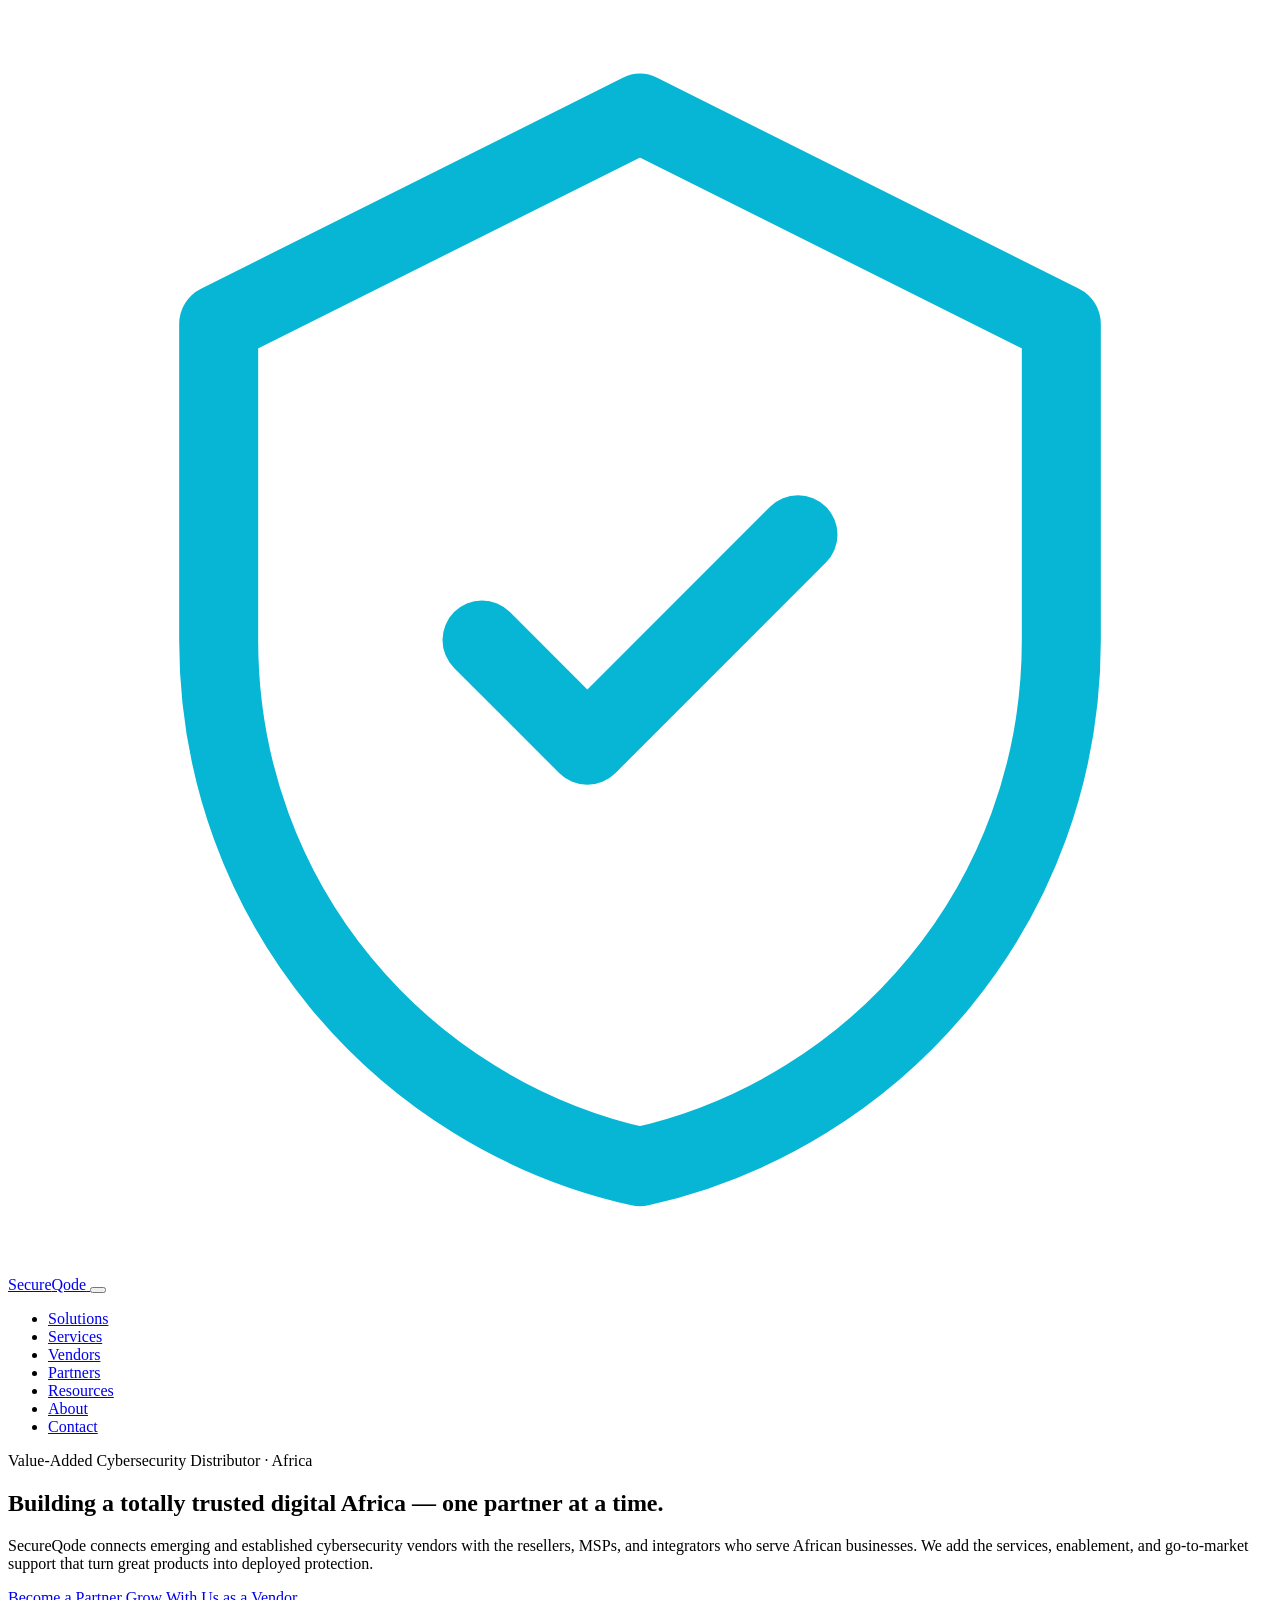
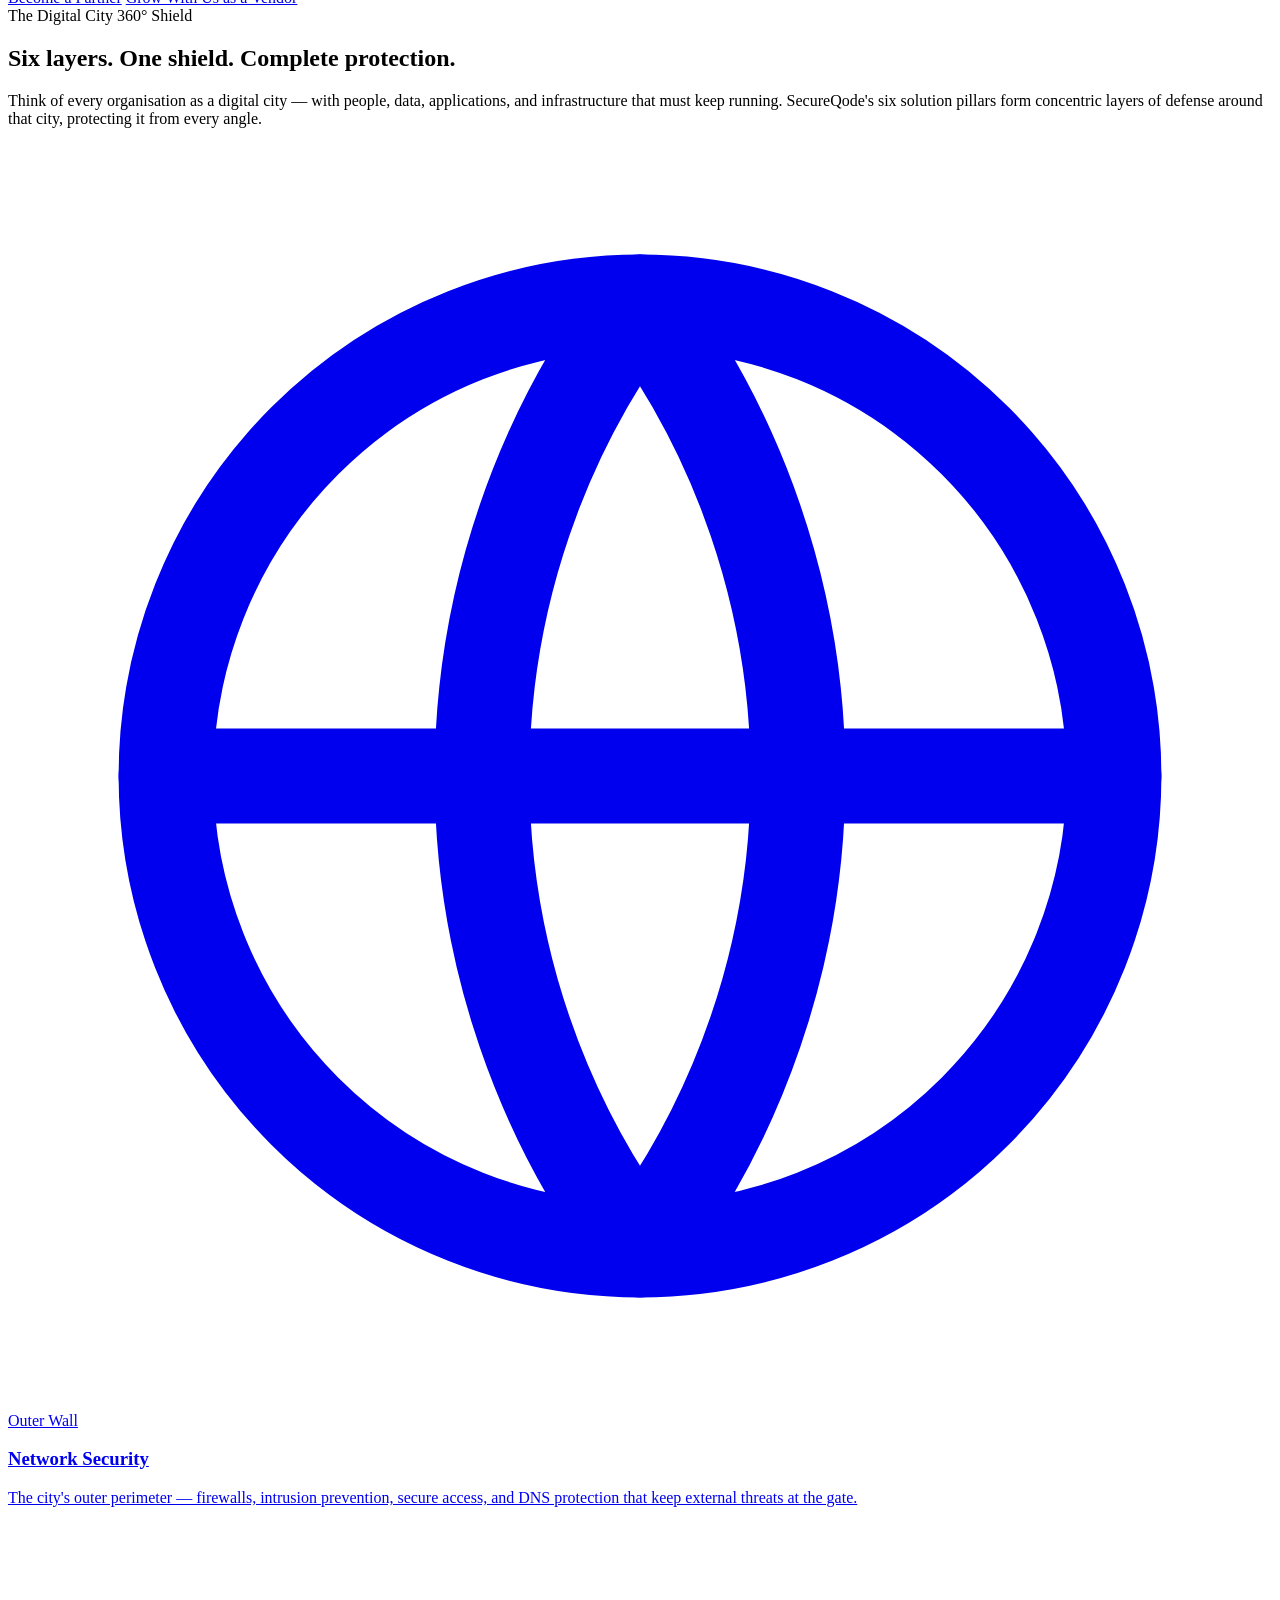
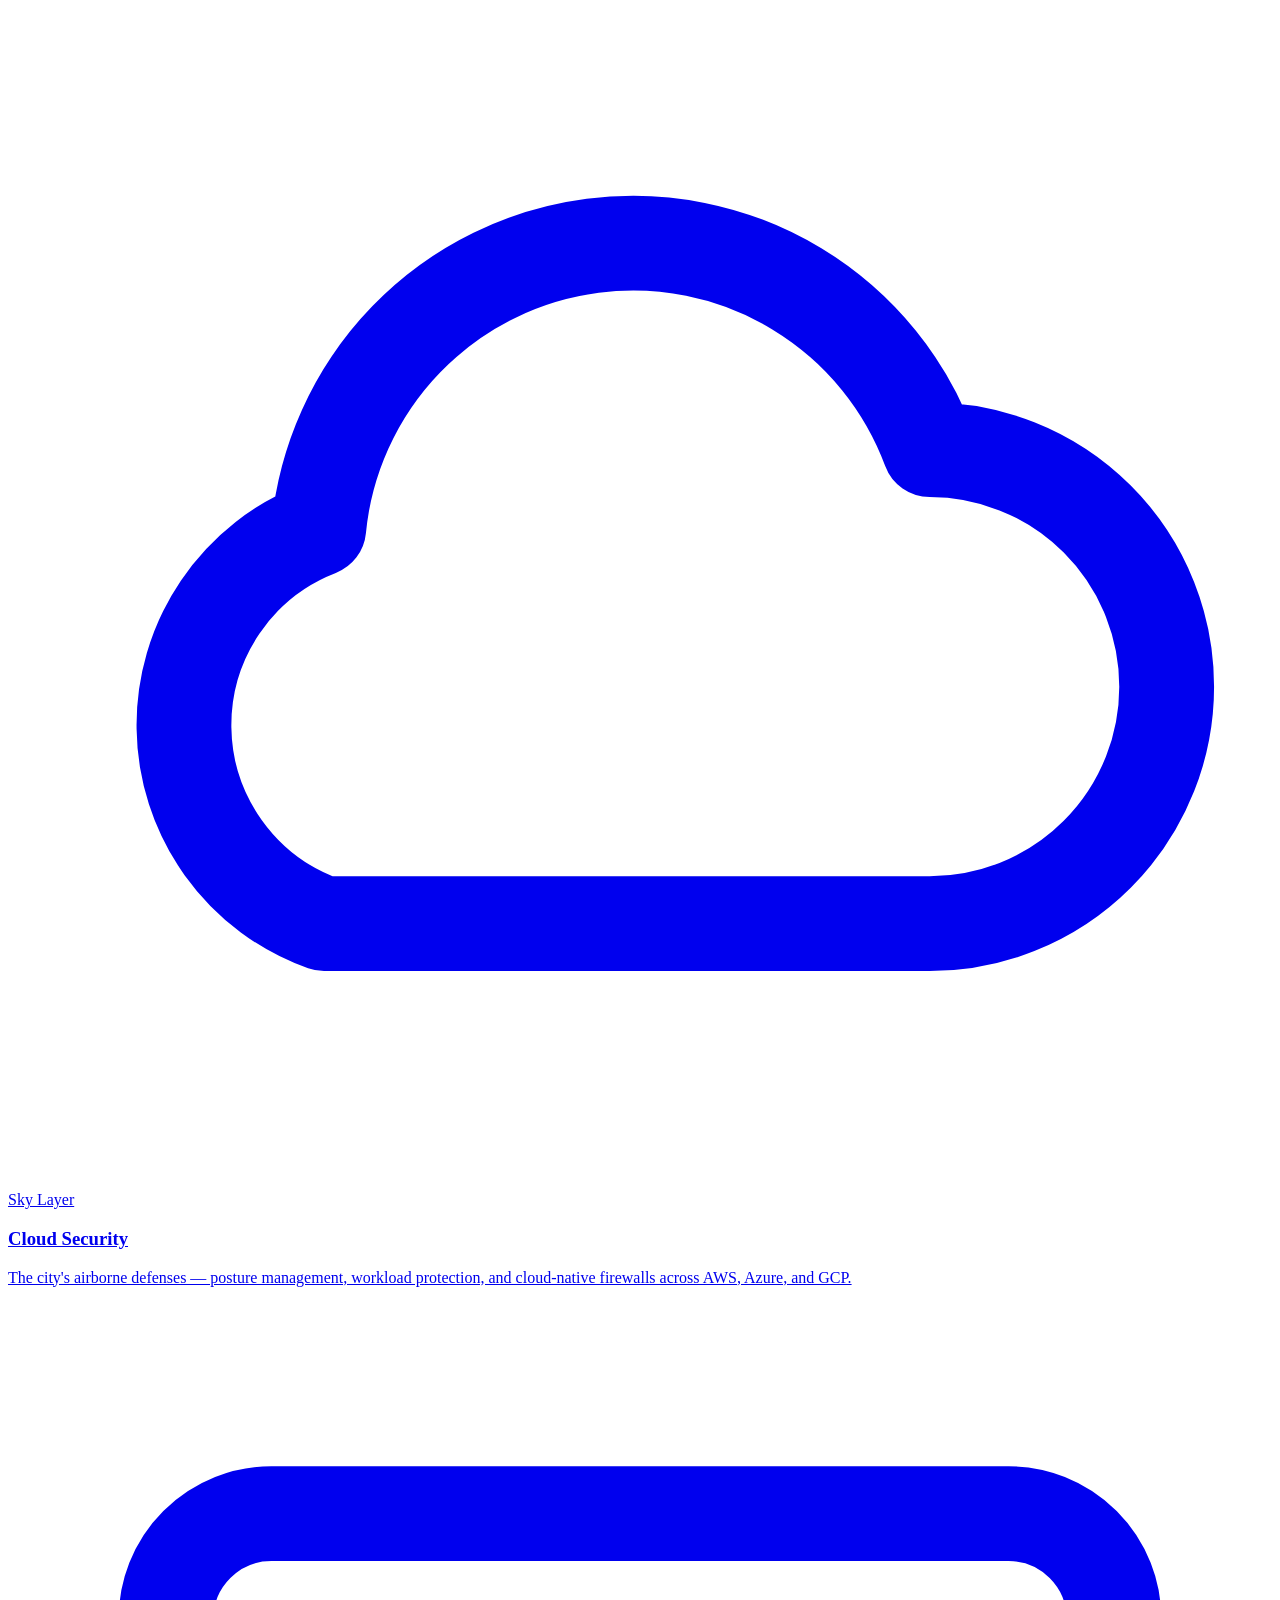
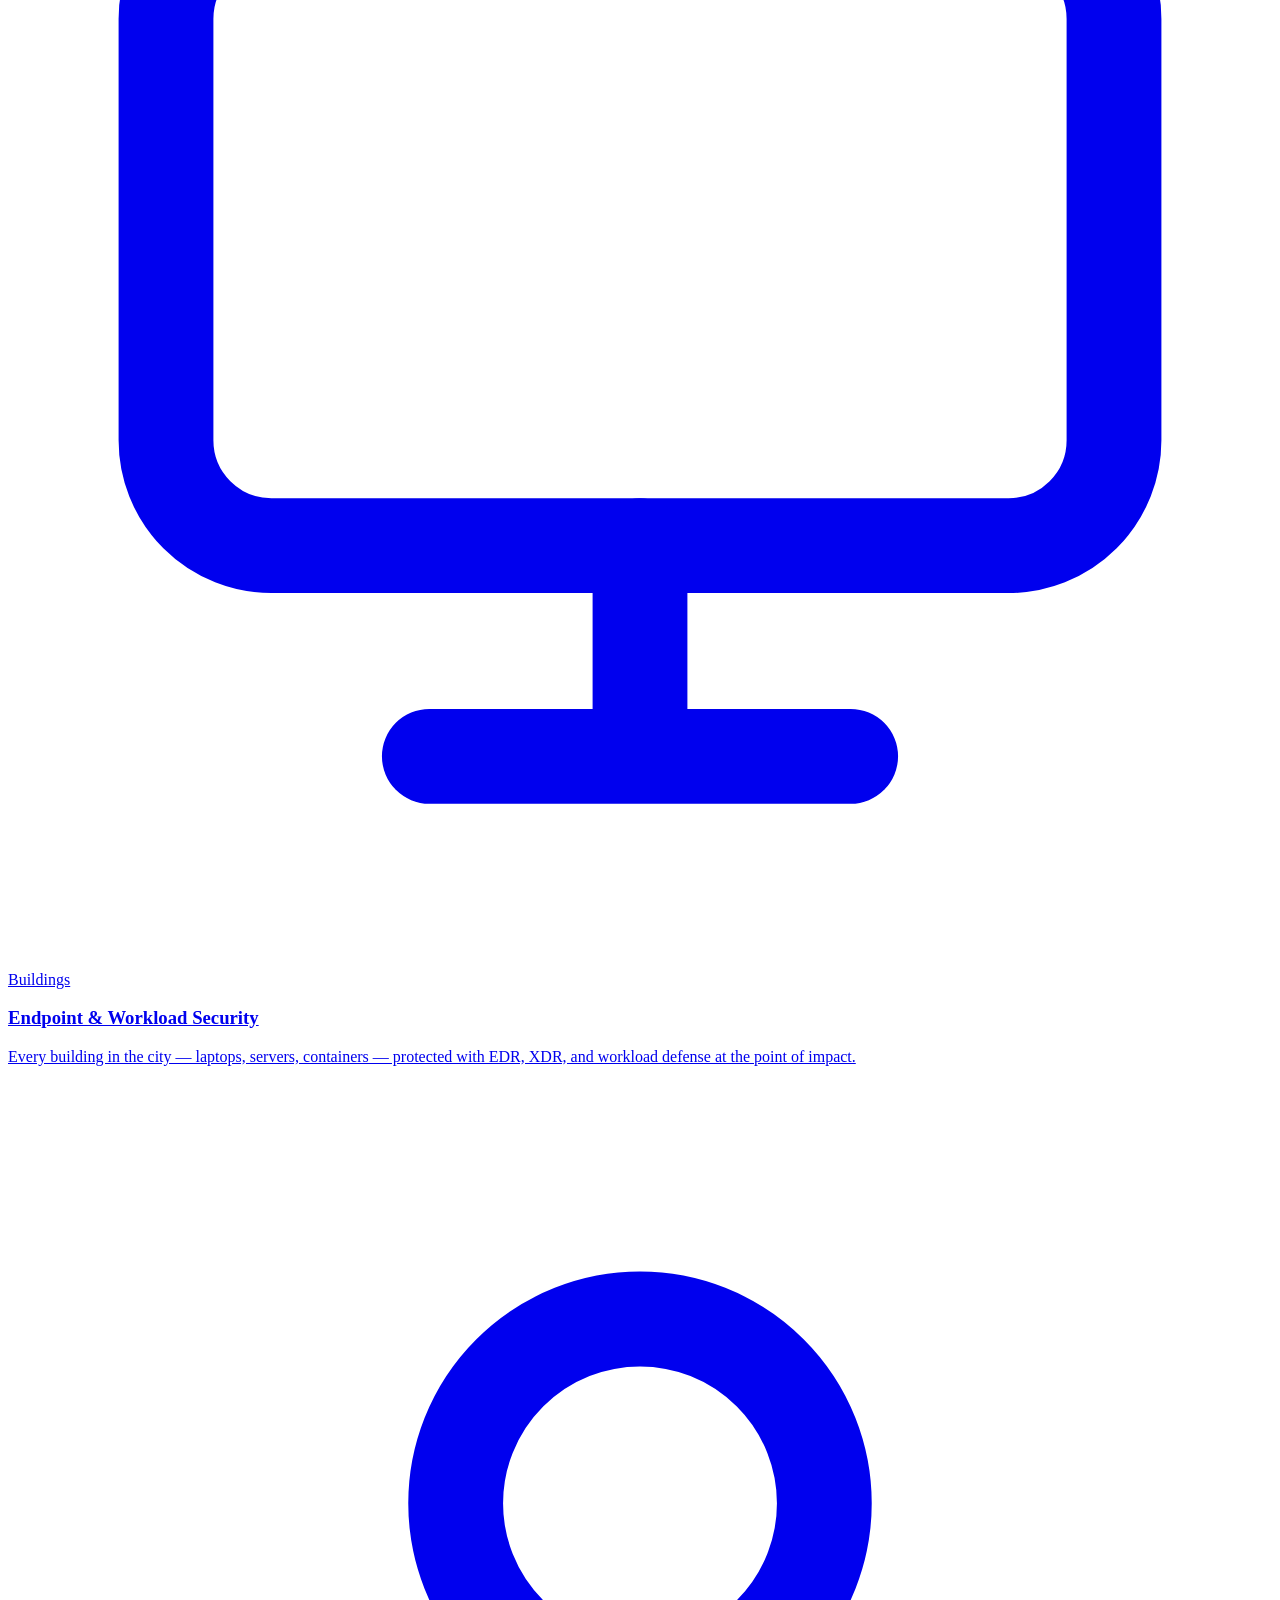
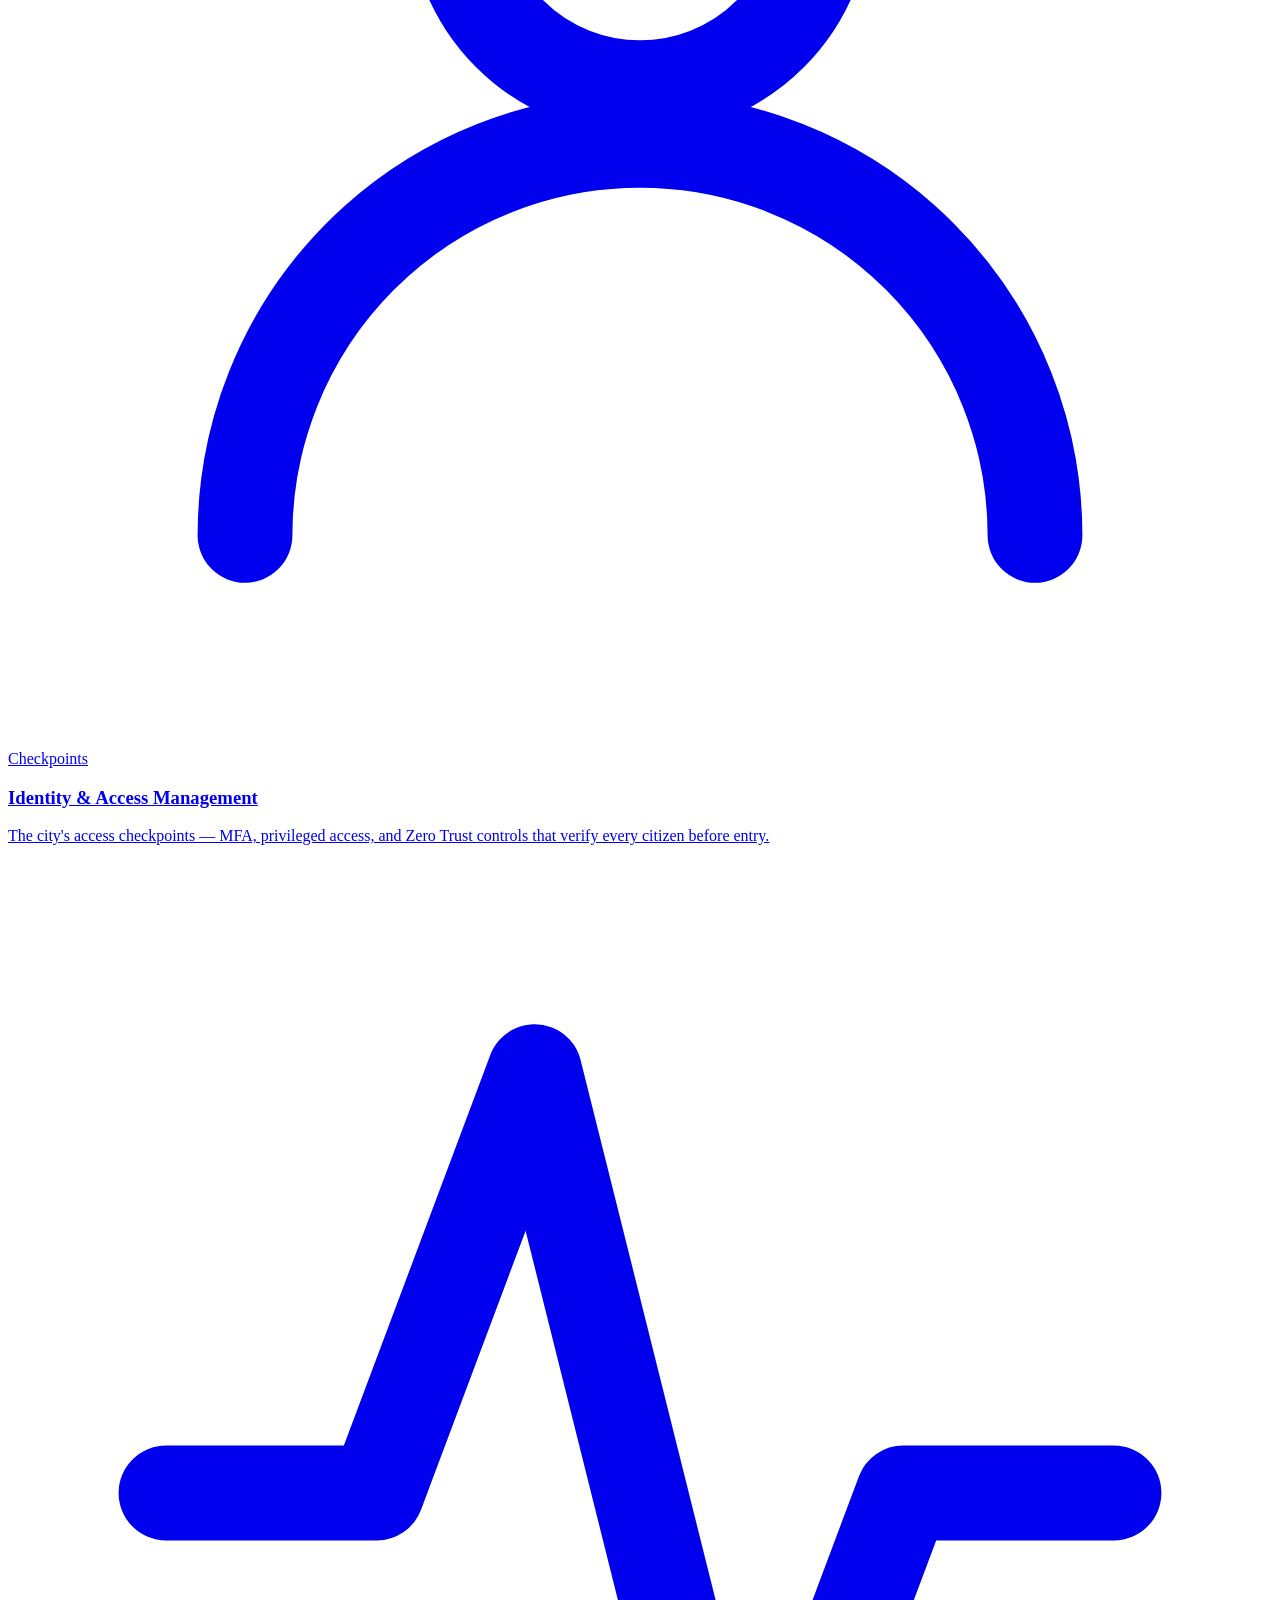
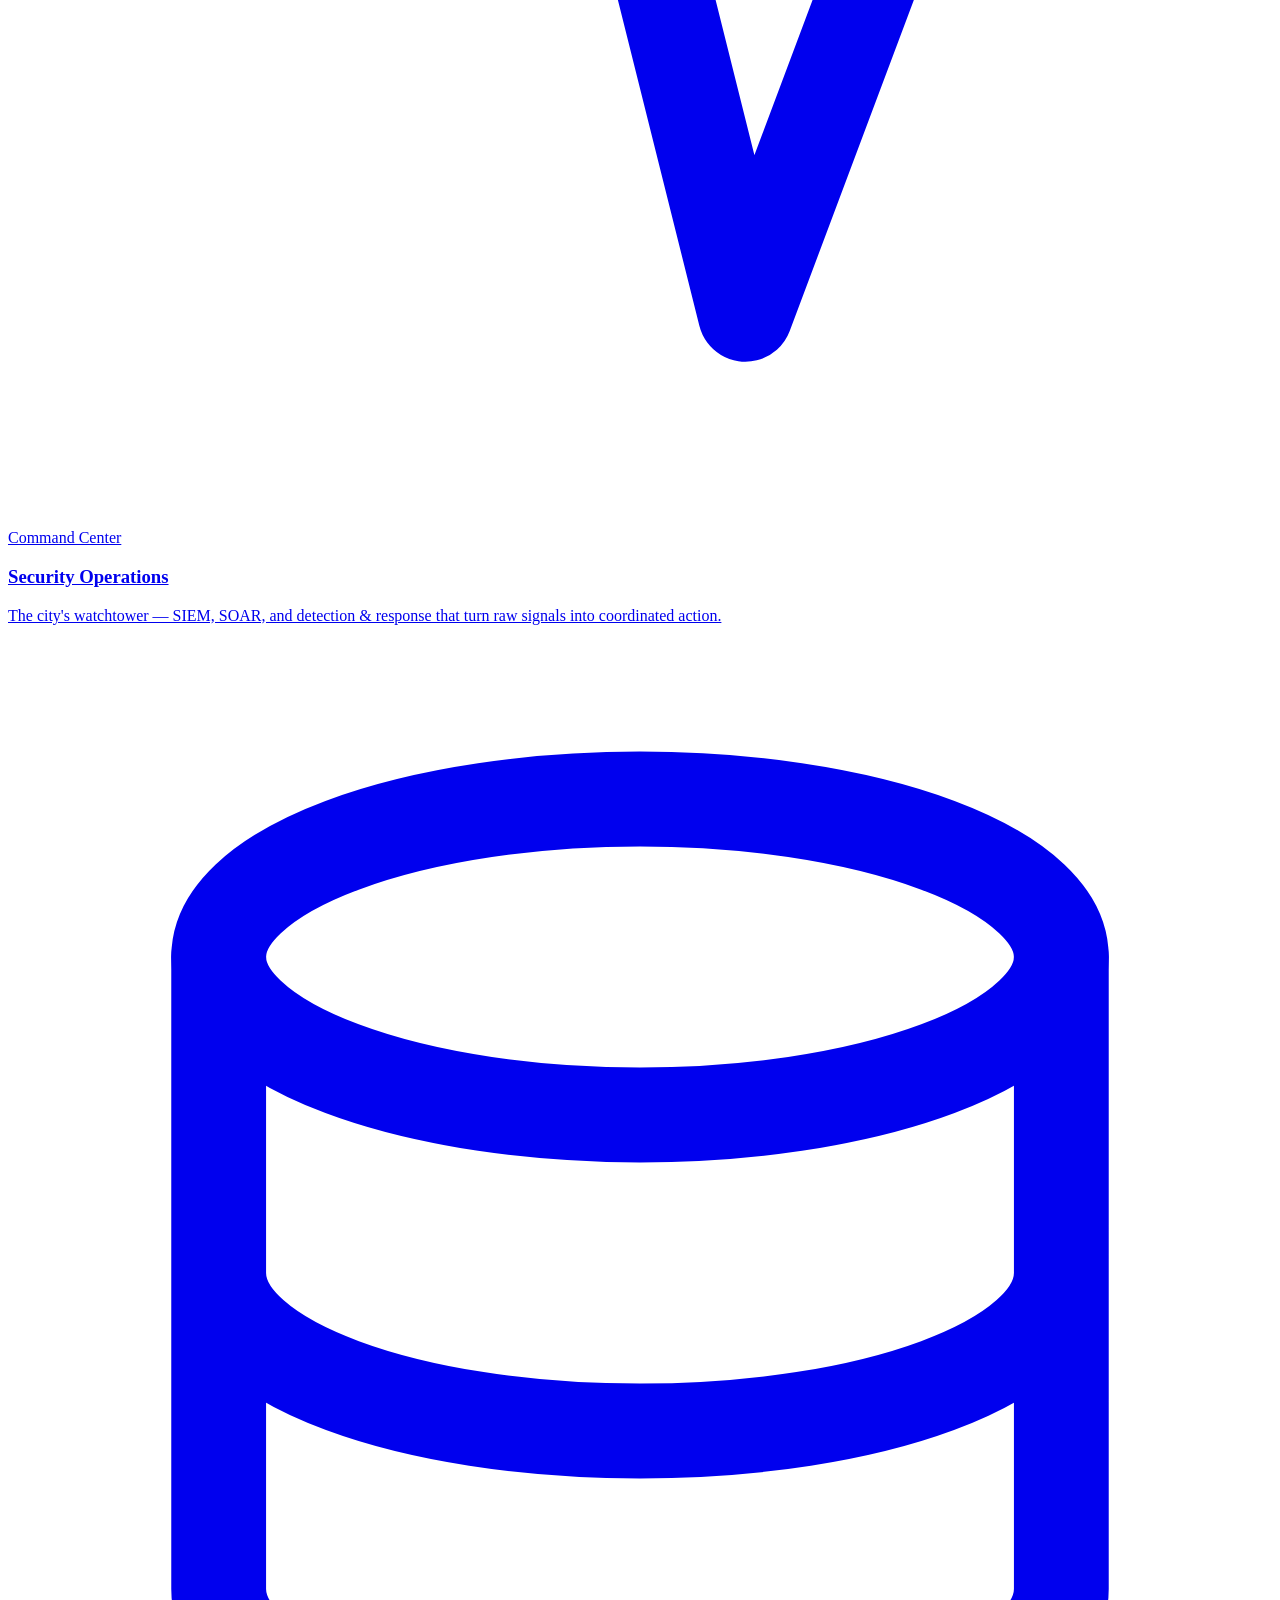
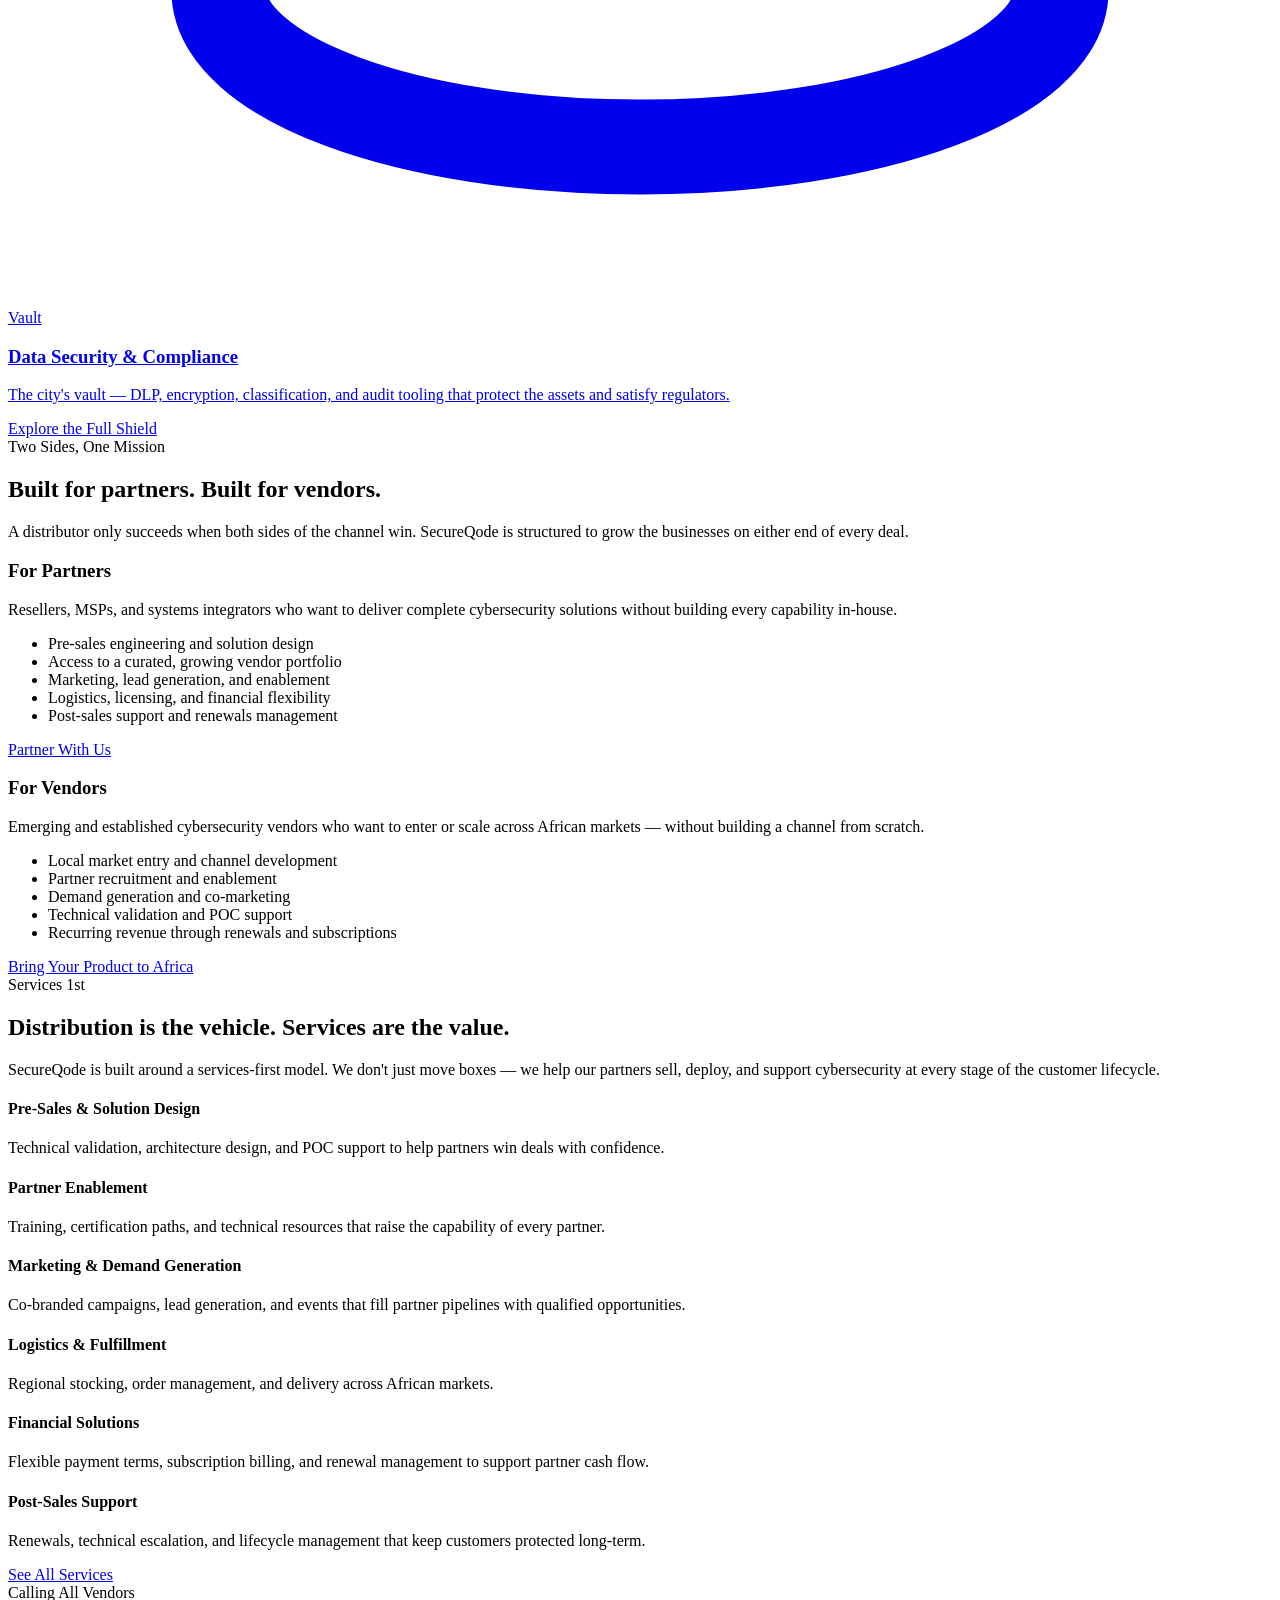
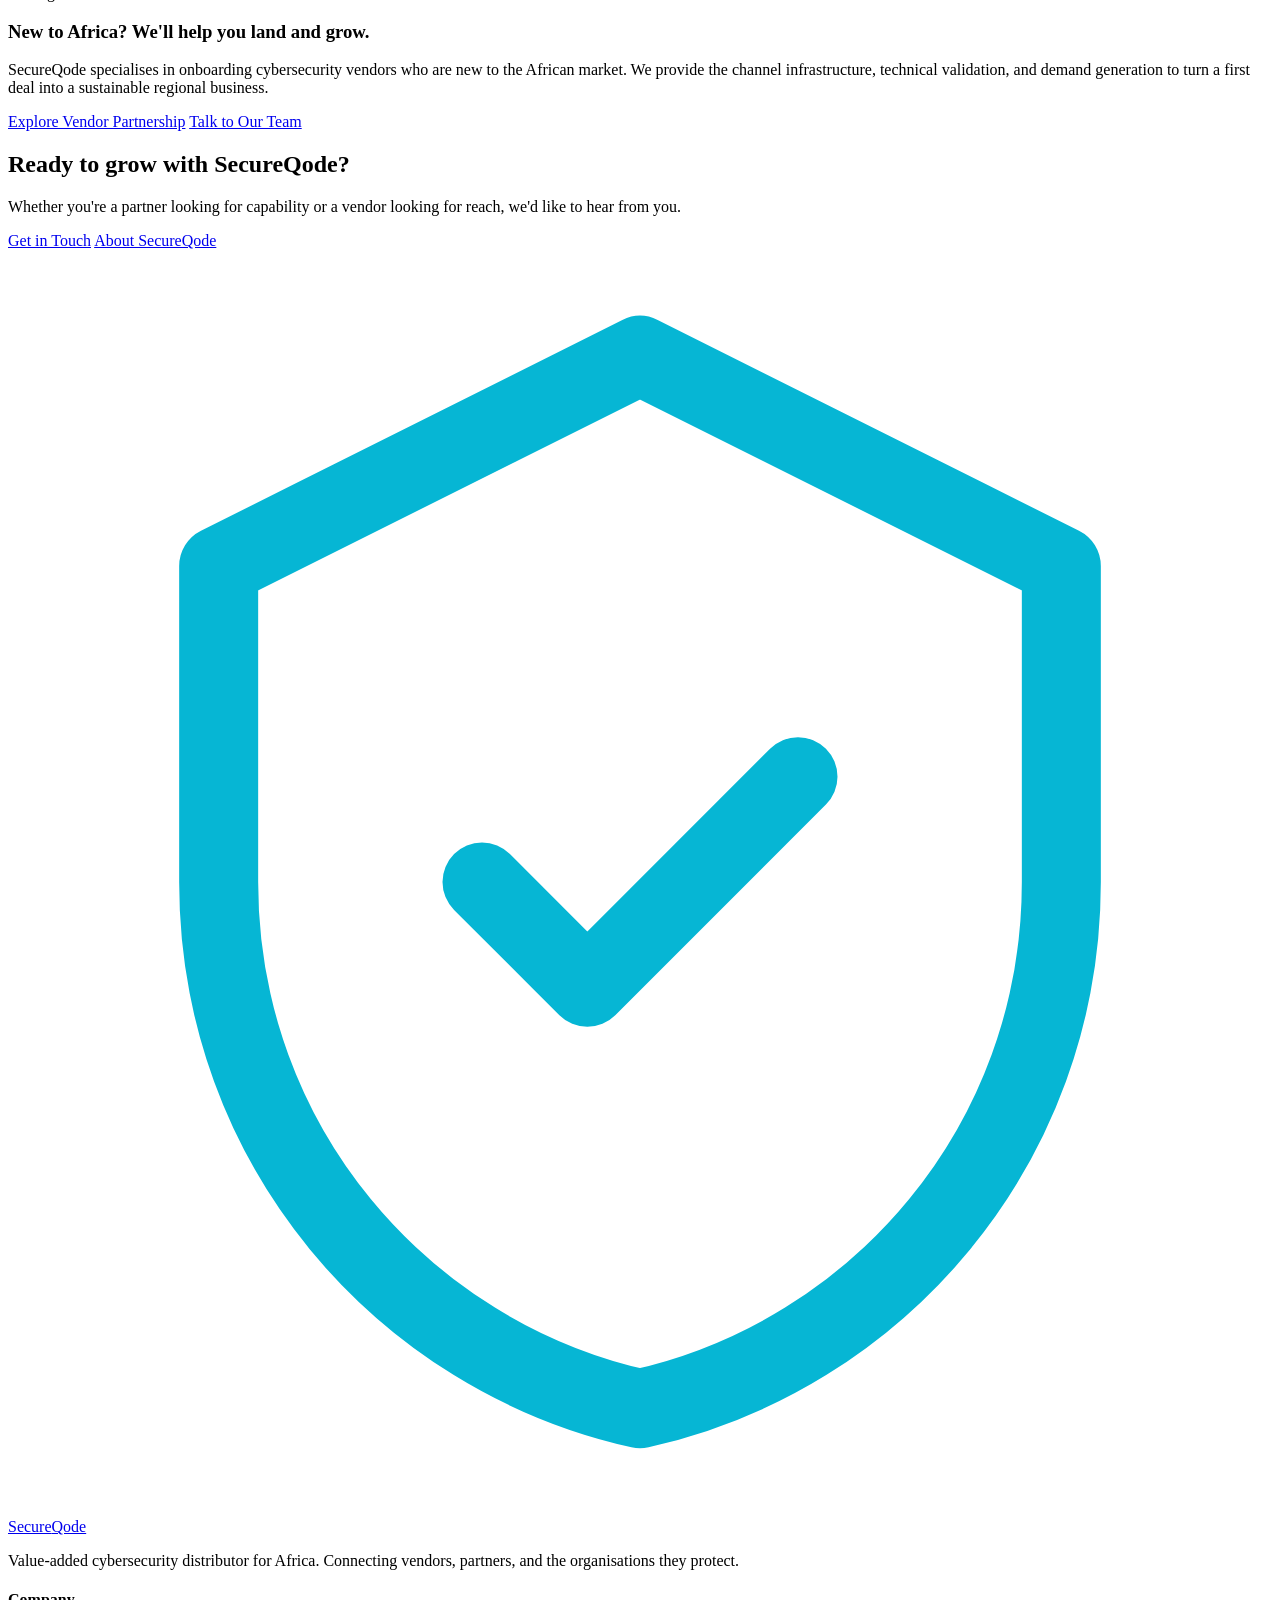
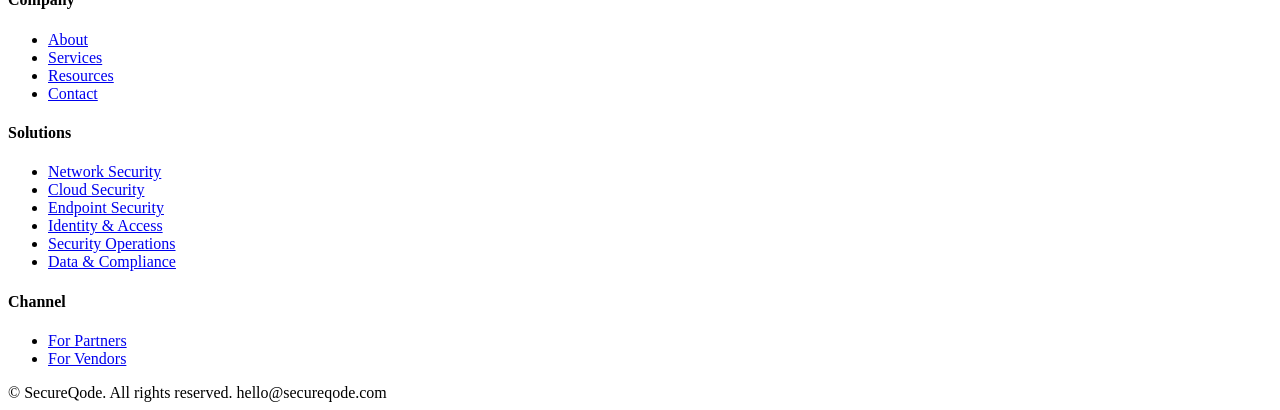
==== index.html @ f55b5572 "Add homepage" ====
<!DOCTYPE html>
<html lang="en">
<head>
  <meta charset="UTF-8">
  <meta name="viewport" content="width=device-width, initial-scale=1.0">
  <title>SecureQode — Value-Added Cybersecurity Distributor for Africa</title>
  <meta name="description" content="SecureQode is a value-added cybersecurity distributor helping vendors grow across Africa and enabling partners to deliver complete security solutions through the Digital City 360° Shield.">
  <link rel="preconnect" href="https://fonts.googleapis.com">
  <link rel="preconnect" href="https://fonts.gstatic.com" crossorigin>
  <link href="https://fonts.googleapis.com/css2?family=Inter:wght@400;500;600;700&display=swap" rel="stylesheet">
  <link rel="stylesheet" href="css/styles.css">
</head>
<body>

<header class="site-header">
  <div class="container">
    <nav class="nav">
      <a href="index.html" class="logo">
        <svg class="logo-mark" viewBox="0 0 24 24" fill="none">
          <path d="M12 2L4 6v6c0 5 3.5 9 8 10 4.5-1 8-5 8-10V6l-8-4z" stroke="#06b6d4" stroke-width="1.5" stroke-linejoin="round"/>
          <path d="M9 12l2 2 4-4" stroke="#06b6d4" stroke-width="1.5" stroke-linecap="round" stroke-linejoin="round"/>
        </svg>
        Secure<span class="logo-accent">Qode</span>
      </a>
      <button class="nav-toggle" aria-label="Toggle menu">
        <span></span><span></span><span></span>
      </button>
      <ul class="nav-links">
        <li><a href="solutions.html">Solutions</a></li>
        <li><a href="services.html">Services</a></li>
        <li><a href="vendors.html">Vendors</a></li>
        <li><a href="partners.html">Partners</a></li>
        <li><a href="resources.html">Resources</a></li>
        <li><a href="about.html">About</a></li>
        <li><a href="contact.html" class="nav-cta">Contact</a></li>
      </ul>
    </nav>
  </div>
</header>

<main>

  <!-- HERO -->
  <section class="hero">
    <div class="container">
      <div class="hero-content">
        <span class="eyebrow">Value-Added Cybersecurity Distributor · Africa</span>
        <h1>Building a totally trusted digital Africa — one partner at a time.</h1>
        <p class="lead">
          SecureQode connects emerging and established cybersecurity vendors with the resellers, MSPs, and integrators who serve African businesses. We add the services, enablement, and go-to-market support that turn great products into deployed protection.
        </p>
        <div class="btn-group">
          <a href="partners.html" class="btn btn-primary">Become a Partner</a>
          <a href="vendors.html" class="btn btn-secondary">Grow With Us as a Vendor</a>
        </div>
      </div>
    </div>
  </section>

  <!-- SOLUTIONS / DIGITAL CITY -->
  <section class="section-alt">
    <div class="container">
      <div class="section-header">
        <span class="eyebrow">The Digital City 360° Shield</span>
        <h2>Six layers. One shield. Complete protection.</h2>
        <p class="lead">
          Think of every organisation as a digital city — with people, data, applications, and infrastructure that must keep running. SecureQode's six solution pillars form concentric layers of defense around that city, protecting it from every angle.
        </p>
      </div>

      <div class="pillar-grid">

        <a href="solutions.html#network" class="pillar-card">
          <div class="pillar-icon">
            <svg viewBox="0 0 24 24" fill="none" stroke="currentColor" stroke-width="1.8" stroke-linecap="round" stroke-linejoin="round">
              <circle cx="12" cy="12" r="9"/>
              <path d="M3 12h18M12 3a15 15 0 010 18M12 3a15 15 0 000 18"/>
            </svg>
          </div>
          <span class="pillar-layer">Outer Wall</span>
          <h3>Network Security</h3>
          <p>The city's outer perimeter — firewalls, intrusion prevention, secure access, and DNS protection that keep external threats at the gate.</p>
        </a>

        <a href="solutions.html#cloud" class="pillar-card">
          <div class="pillar-icon">
            <svg viewBox="0 0 24 24" fill="none" stroke="currentColor" stroke-width="1.8" stroke-linecap="round" stroke-linejoin="round">
              <path d="M17.5 19a4.5 4.5 0 100-9 6 6 0 00-11.6 1.5A4 4 0 006 19h11.5z"/>
            </svg>
          </div>
          <span class="pillar-layer">Sky Layer</span>
          <h3>Cloud Security</h3>
          <p>The city's airborne defenses — posture management, workload protection, and cloud-native firewalls across AWS, Azure, and GCP.</p>
        </a>

        <a href="solutions.html#endpoint" class="pillar-card">
          <div class="pillar-icon">
            <svg viewBox="0 0 24 24" fill="none" stroke="currentColor" stroke-width="1.8" stroke-linecap="round" stroke-linejoin="round">
              <rect x="3" y="4" width="18" height="12" rx="2"/>
              <path d="M8 20h8M12 16v4"/>
            </svg>
          </div>
          <span class="pillar-layer">Buildings</span>
          <h3>Endpoint & Workload Security</h3>
          <p>Every building in the city — laptops, servers, containers — protected with EDR, XDR, and workload defense at the point of impact.</p>
        </a>

        <a href="solutions.html#identity" class="pillar-card">
          <div class="pillar-icon">
            <svg viewBox="0 0 24 24" fill="none" stroke="currentColor" stroke-width="1.8" stroke-linecap="round" stroke-linejoin="round">
              <circle cx="12" cy="8" r="3.5"/>
              <path d="M4.5 20a7.5 7.5 0 0115 0"/>
            </svg>
          </div>
          <span class="pillar-layer">Checkpoints</span>
          <h3>Identity & Access Management</h3>
          <p>The city's access checkpoints — MFA, privileged access, and Zero Trust controls that verify every citizen before entry.</p>
        </a>

        <a href="solutions.html#operations" class="pillar-card">
          <div class="pillar-icon">
            <svg viewBox="0 0 24 24" fill="none" stroke="currentColor" stroke-width="1.8" stroke-linecap="round" stroke-linejoin="round">
              <path d="M3 12h4l3-8 4 16 3-8h4"/>
            </svg>
          </div>
          <span class="pillar-layer">Command Center</span>
          <h3>Security Operations</h3>
          <p>The city's watchtower — SIEM, SOAR, and detection & response that turn raw signals into coordinated action.</p>
        </a>

        <a href="solutions.html#data" class="pillar-card">
          <div class="pillar-icon">
            <svg viewBox="0 0 24 24" fill="none" stroke="currentColor" stroke-width="1.8" stroke-linecap="round" stroke-linejoin="round">
              <ellipse cx="12" cy="6" rx="8" ry="3"/>
              <path d="M4 6v6c0 1.7 3.6 3 8 3s8-1.3 8-3V6M4 12v6c0 1.7 3.6 3 8 3s8-1.3 8-3v-6"/>
            </svg>
          </div>
          <span class="pillar-layer">Vault</span>
          <h3>Data Security & Compliance</h3>
          <p>The city's vault — DLP, encryption, classification, and audit tooling that protect the assets and satisfy regulators.</p>
        </a>

      </div>

      <div class="text-center" style="margin-top: var(--space-xl);">
        <a href="solutions.html" class="btn btn-secondary">Explore the Full Shield</a>
      </div>
    </div>
  </section>

  <!-- AUDIENCE SPLIT: PARTNER / VENDOR -->
  <section>
    <div class="container">
      <div class="section-header">
        <span class="eyebrow">Two Sides, One Mission</span>
        <h2>Built for partners. Built for vendors.</h2>
        <p class="lead">
          A distributor only succeeds when both sides of the channel win. SecureQode is structured to grow the businesses on either end of every deal.
        </p>
      </div>

      <div class="audience-grid">

        <div class="audience-card">
          <h3>For Partners</h3>
          <p>Resellers, MSPs, and systems integrators who want to deliver complete cybersecurity solutions without building every capability in-house.</p>
          <ul class="audience-list">
            <li>Pre-sales engineering and solution design</li>
            <li>Access to a curated, growing vendor portfolio</li>
            <li>Marketing, lead generation, and enablement</li>
            <li>Logistics, licensing, and financial flexibility</li>
            <li>Post-sales support and renewals management</li>
          </ul>
          <a href="partners.html" class="btn btn-secondary">Partner With Us</a>
        </div>

        <div class="audience-card">
          <h3>For Vendors</h3>
          <p>Emerging and established cybersecurity vendors who want to enter or scale across African markets — without building a channel from scratch.</p>
          <ul class="audience-list">
            <li>Local market entry and channel development</li>
            <li>Partner recruitment and enablement</li>
            <li>Demand generation and co-marketing</li>
            <li>Technical validation and POC support</li>
            <li>Recurring revenue through renewals and subscriptions</li>
          </ul>
          <a href="vendors.html" class="btn btn-primary">Bring Your Product to Africa</a>
        </div>

      </div>
    </div>
  </section>

  <!-- SERVICES PREVIEW -->
  <section class="section-alt">
    <div class="container">
      <div class="section-header">
        <span class="eyebrow">Services 1st</span>
        <h2>Distribution is the vehicle. Services are the value.</h2>
        <p class="lead">
          SecureQode is built around a services-first model. We don't just move boxes — we help our partners sell, deploy, and support cybersecurity at every stage of the customer lifecycle.
        </p>
      </div>

      <div class="service-grid">
        <div class="service-card">
          <h4>Pre-Sales & Solution Design</h4>
          <p>Technical validation, architecture design, and POC support to help partners win deals with confidence.</p>
        </div>
        <div class="service-card">
          <h4>Partner Enablement</h4>
          <p>Training, certification paths, and technical resources that raise the capability of every partner.</p>
        </div>
        <div class="service-card">
          <h4>Marketing & Demand Generation</h4>
          <p>Co-branded campaigns, lead generation, and events that fill partner pipelines with qualified opportunities.</p>
        </div>
        <div class="service-card">
          <h4>Logistics & Fulfillment</h4>
          <p>Regional stocking, order management, and delivery across African markets.</p>
        </div>
        <div class="service-card">
          <h4>Financial Solutions</h4>
          <p>Flexible payment terms, subscription billing, and renewal management to support partner cash flow.</p>
        </div>
        <div class="service-card">
          <h4>Post-Sales Support</h4>
          <p>Renewals, technical escalation, and lifecycle management that keep customers protected long-term.</p>
        </div>
      </div>

      <div class="text-center" style="margin-top: var(--space-xl);">
        <a href="services.html" class="btn btn-secondary">See All Services</a>
      </div>
    </div>
  </section>

  <!-- VENDOR CALL-OUT -->
  <section>
    <div class="container">
      <div class="vendor-cta">
        <span class="eyebrow">Calling All Vendors</span>
        <h3>New to Africa? We'll help you land and grow.</h3>
        <p>
          SecureQode specialises in onboarding cybersecurity vendors who are new to the African market. We provide the channel infrastructure, technical validation, and demand generation to turn a first deal into a sustainable regional business.
        </p>
        <div class="btn-group" style="justify-content: center;">
          <a href="vendors.html" class="btn btn-primary">Explore Vendor Partnership</a>
          <a href="contact.html" class="btn btn-secondary">Talk to Our Team</a>
        </div>
      </div>
    </div>
  </section>

  <!-- FINAL CTA -->
  <section class="section-alt">
    <div class="container">
      <div class="cta-band" style="background: transparent; border: none; margin: 0;">
        <h2>Ready to grow with SecureQode?</h2>
        <p>Whether you're a partner looking for capability or a vendor looking for reach, we'd like to hear from you.</p>
        <div class="btn-group">
          <a href="contact.html" class="btn btn-primary">Get in Touch</a>
          <a href="about.html" class="btn btn-secondary">About SecureQode</a>
        </div>
      </div>
    </div>
  </section>

</main>

<footer class="site-footer">
  <div class="container">
    <div class="footer-grid">
      <div class="footer-brand">
        <a href="index.html" class="logo">
          <svg class="logo-mark" viewBox="0 0 24 24" fill="none">
            <path d="M12 2L4 6v6c0 5 3.5 9 8 10 4.5-1 8-5 8-10V6l-8-4z" stroke="#06b6d4" stroke-width="1.5" stroke-linejoin="round"/>
            <path d="M9 12l2 2 4-4" stroke="#06b6d4" stroke-width="1.5" stroke-linecap="round" stroke-linejoin="round"/>
          </svg>
          Secure<span class="logo-accent">Qode</span>
        </a>
        <p>Value-added cybersecurity distributor for Africa. Connecting vendors, partners, and the organisations they protect.</p>
      </div>
      <div class="footer-col">
        <h4>Company</h4>
        <ul>
          <li><a href="about.html">About</a></li>
          <li><a href="services.html">Services</a></li>
          <li><a href="resources.html">Resources</a></li>
          <li><a href="contact.html">Contact</a></li>
        </ul>
      </div>
      <div class="footer-col">
        <h4>Solutions</h4>
        <ul>
          <li><a href="solutions.html#network">Network Security</a></li>
          <li><a href="solutions.html#cloud">Cloud Security</a></li>
          <li><a href="solutions.html#endpoint">Endpoint Security</a></li>
          <li><a href="solutions.html#identity">Identity & Access</a></li>
          <li><a href="solutions.html#operations">Security Operations</a></li>
          <li><a href="solutions.html#data">Data & Compliance</a></li>
        </ul>
      </div>
      <div class="footer-col">
        <h4>Channel</h4>
        <ul>
          <li><a href="partners.html">For Partners</a></li>
          <li><a href="vendors.html">For Vendors</a></li>
        </ul>
      </div>
    </div>
    <div class="footer-bottom">
      <span>© <span id="year"></span> SecureQode. All rights reserved.</span>
      <span>hello@secureqode.com</span>
    </div>
  </div>
</footer>

<script src="js/main.js"></script>
</body>
</html>
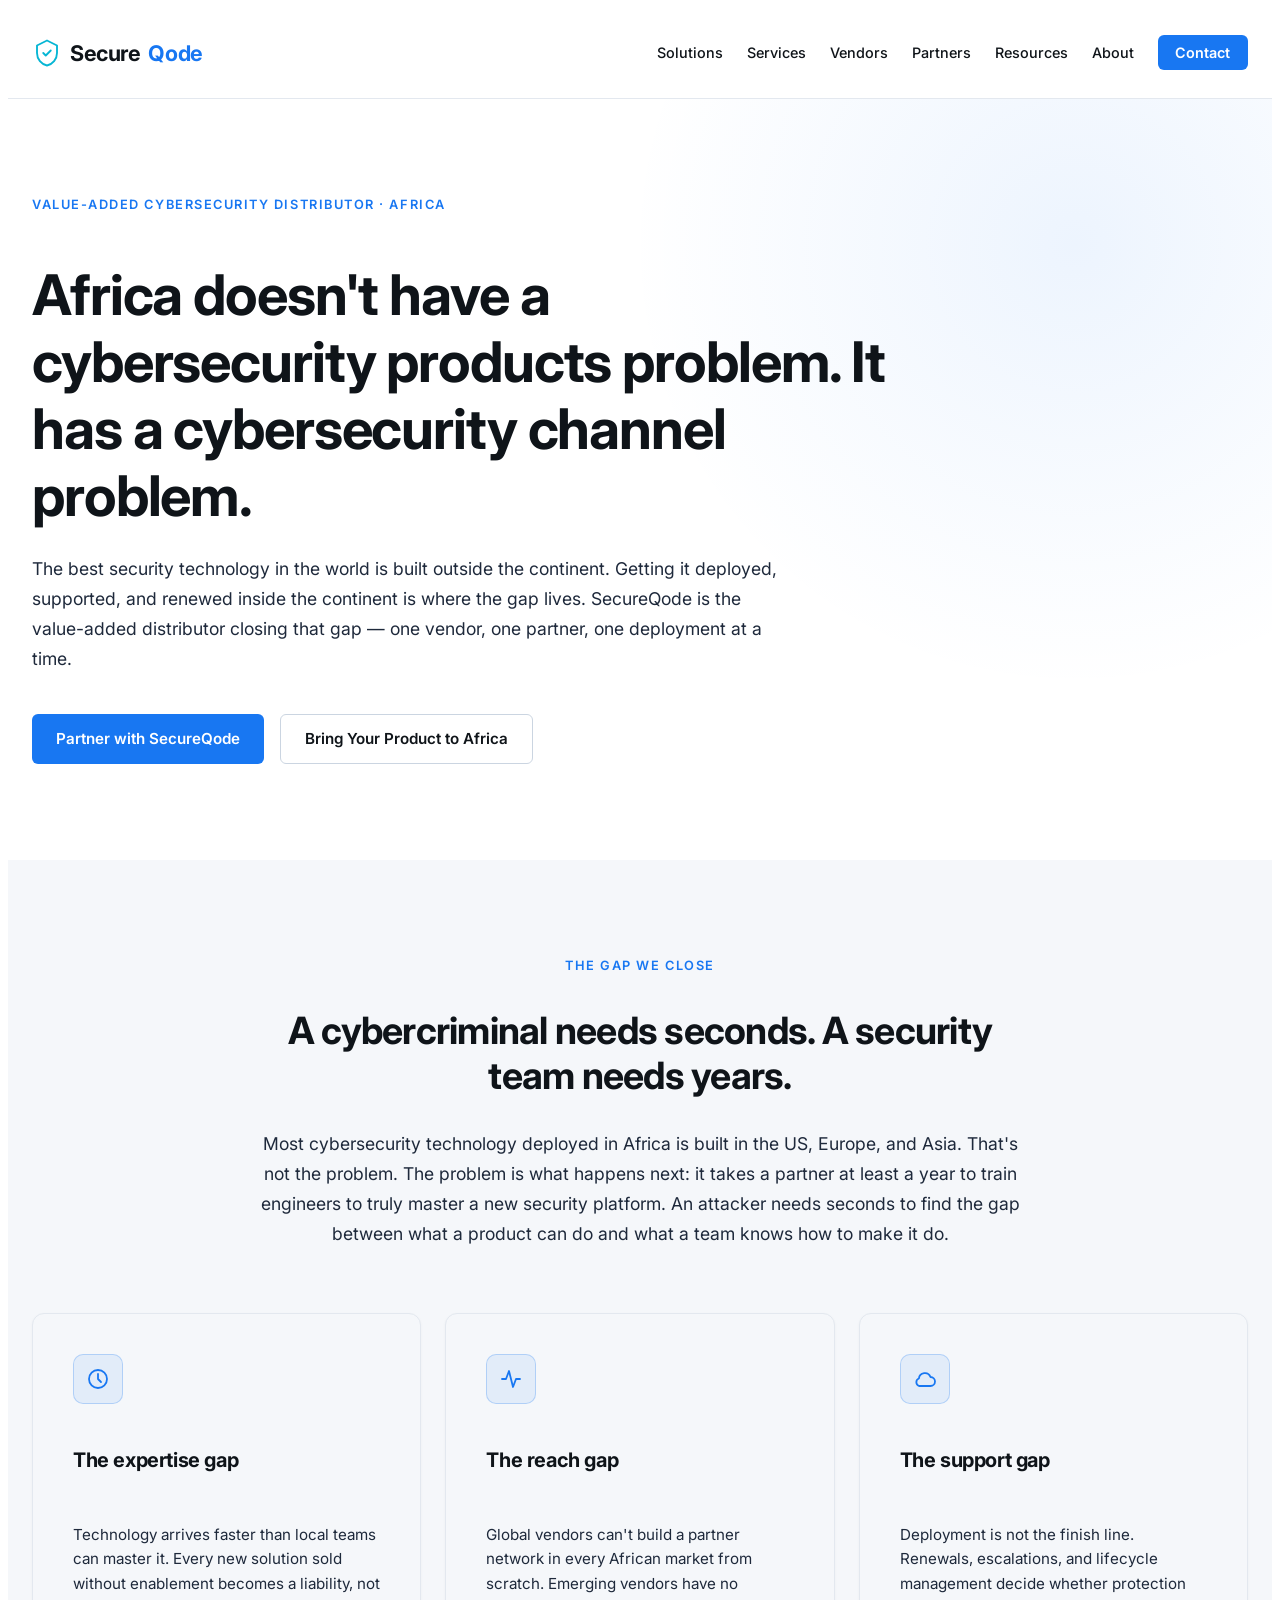
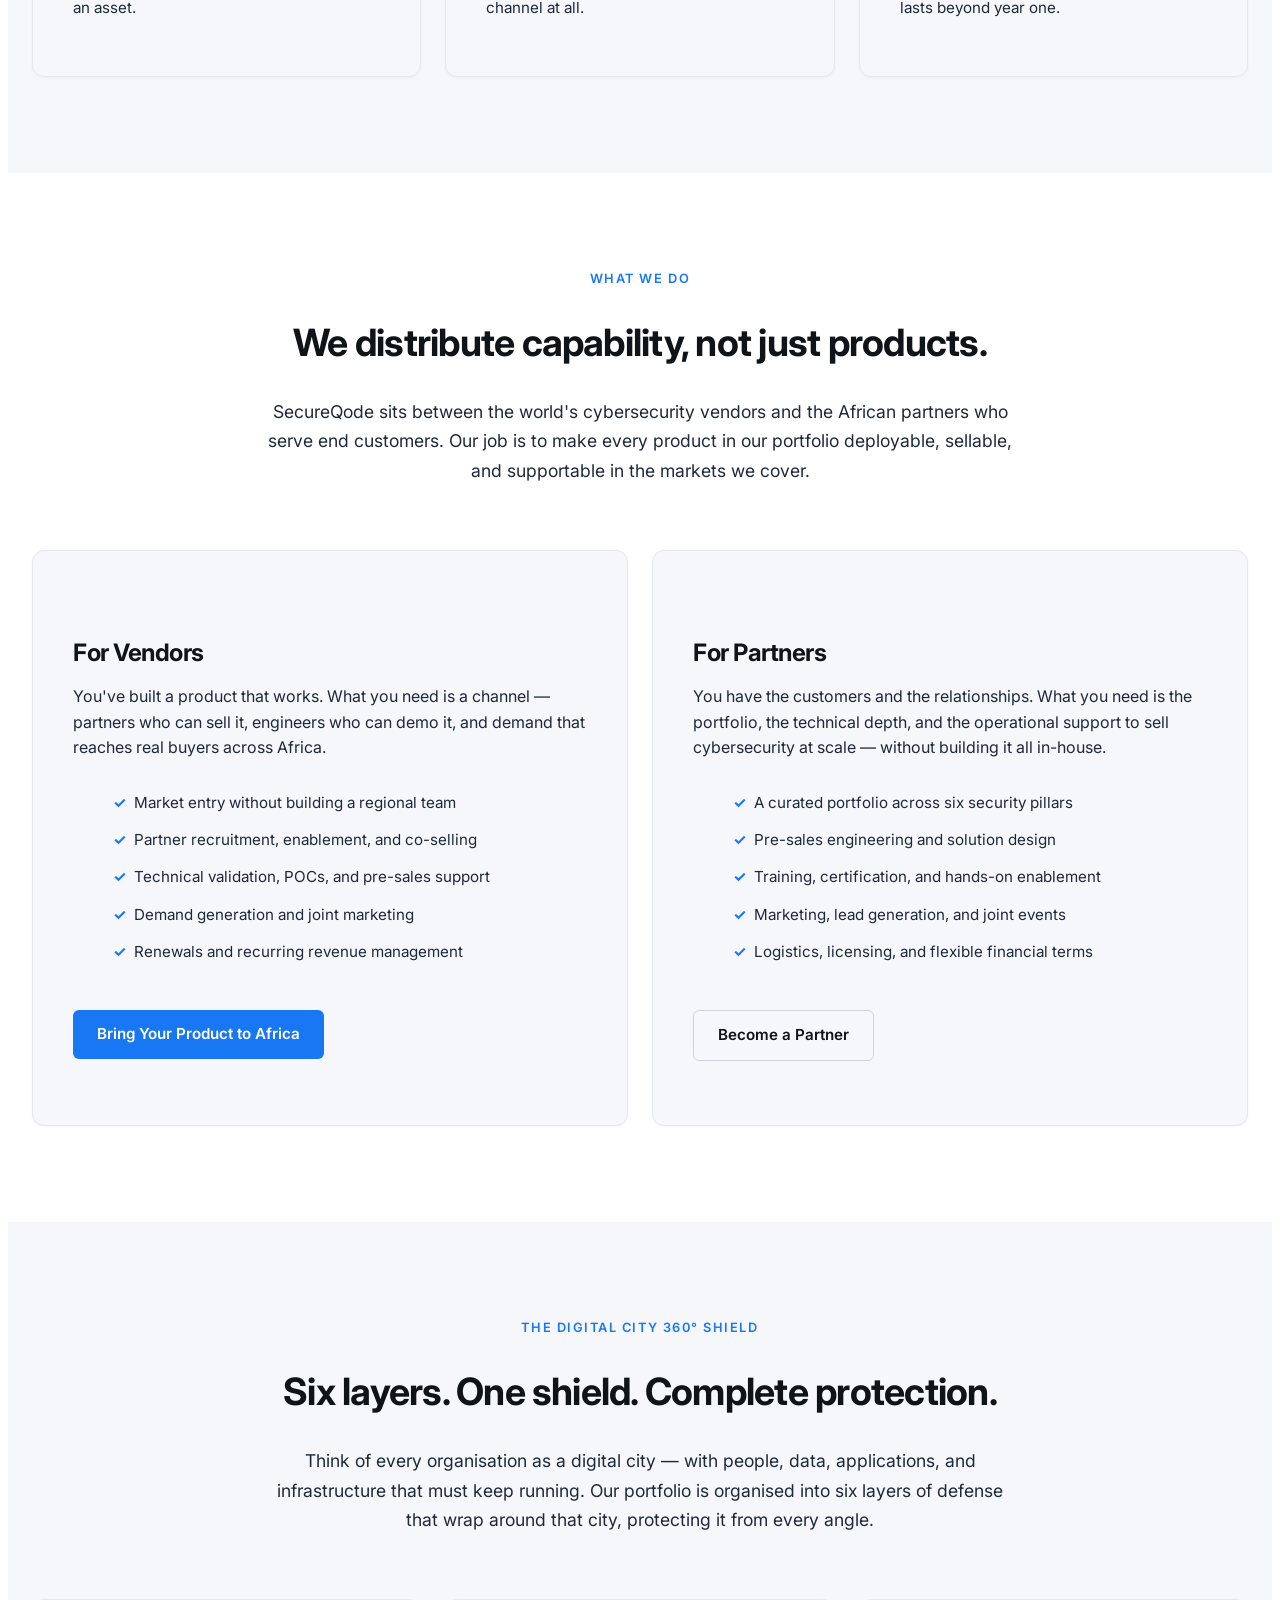
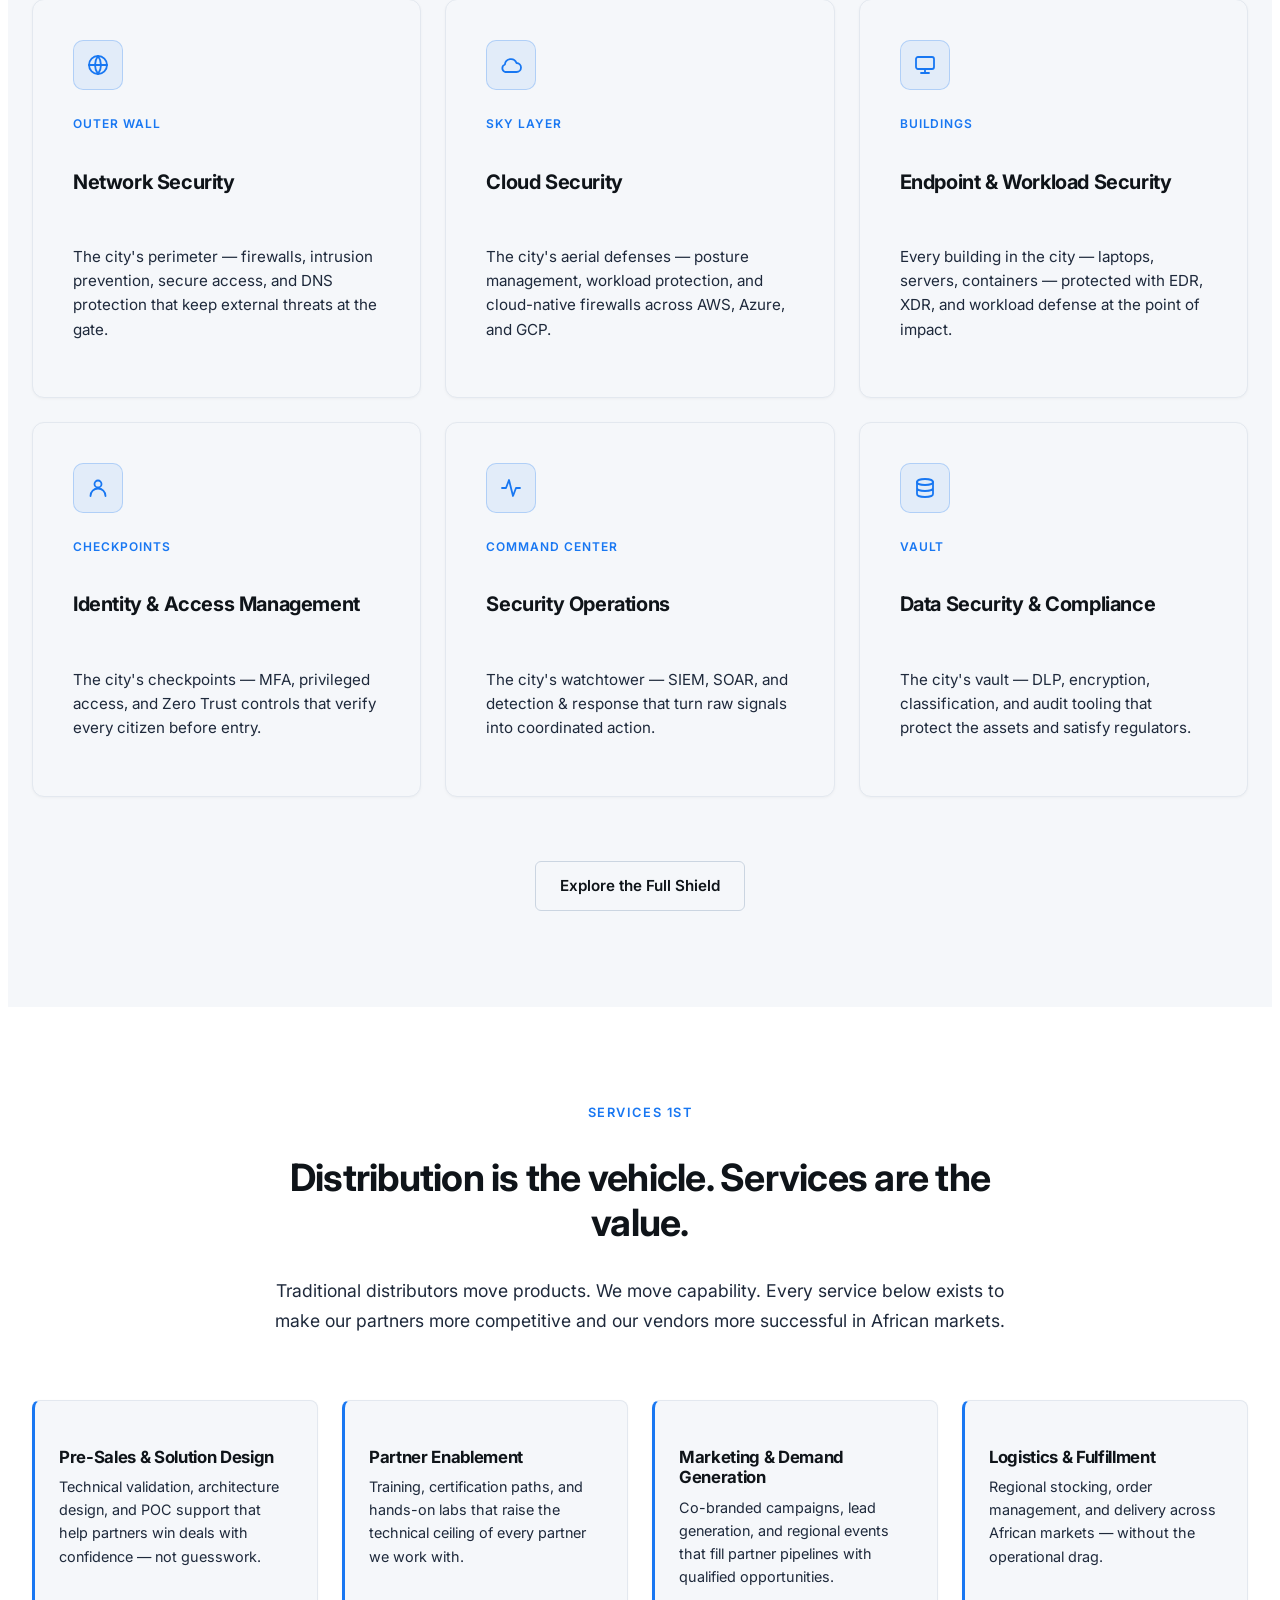
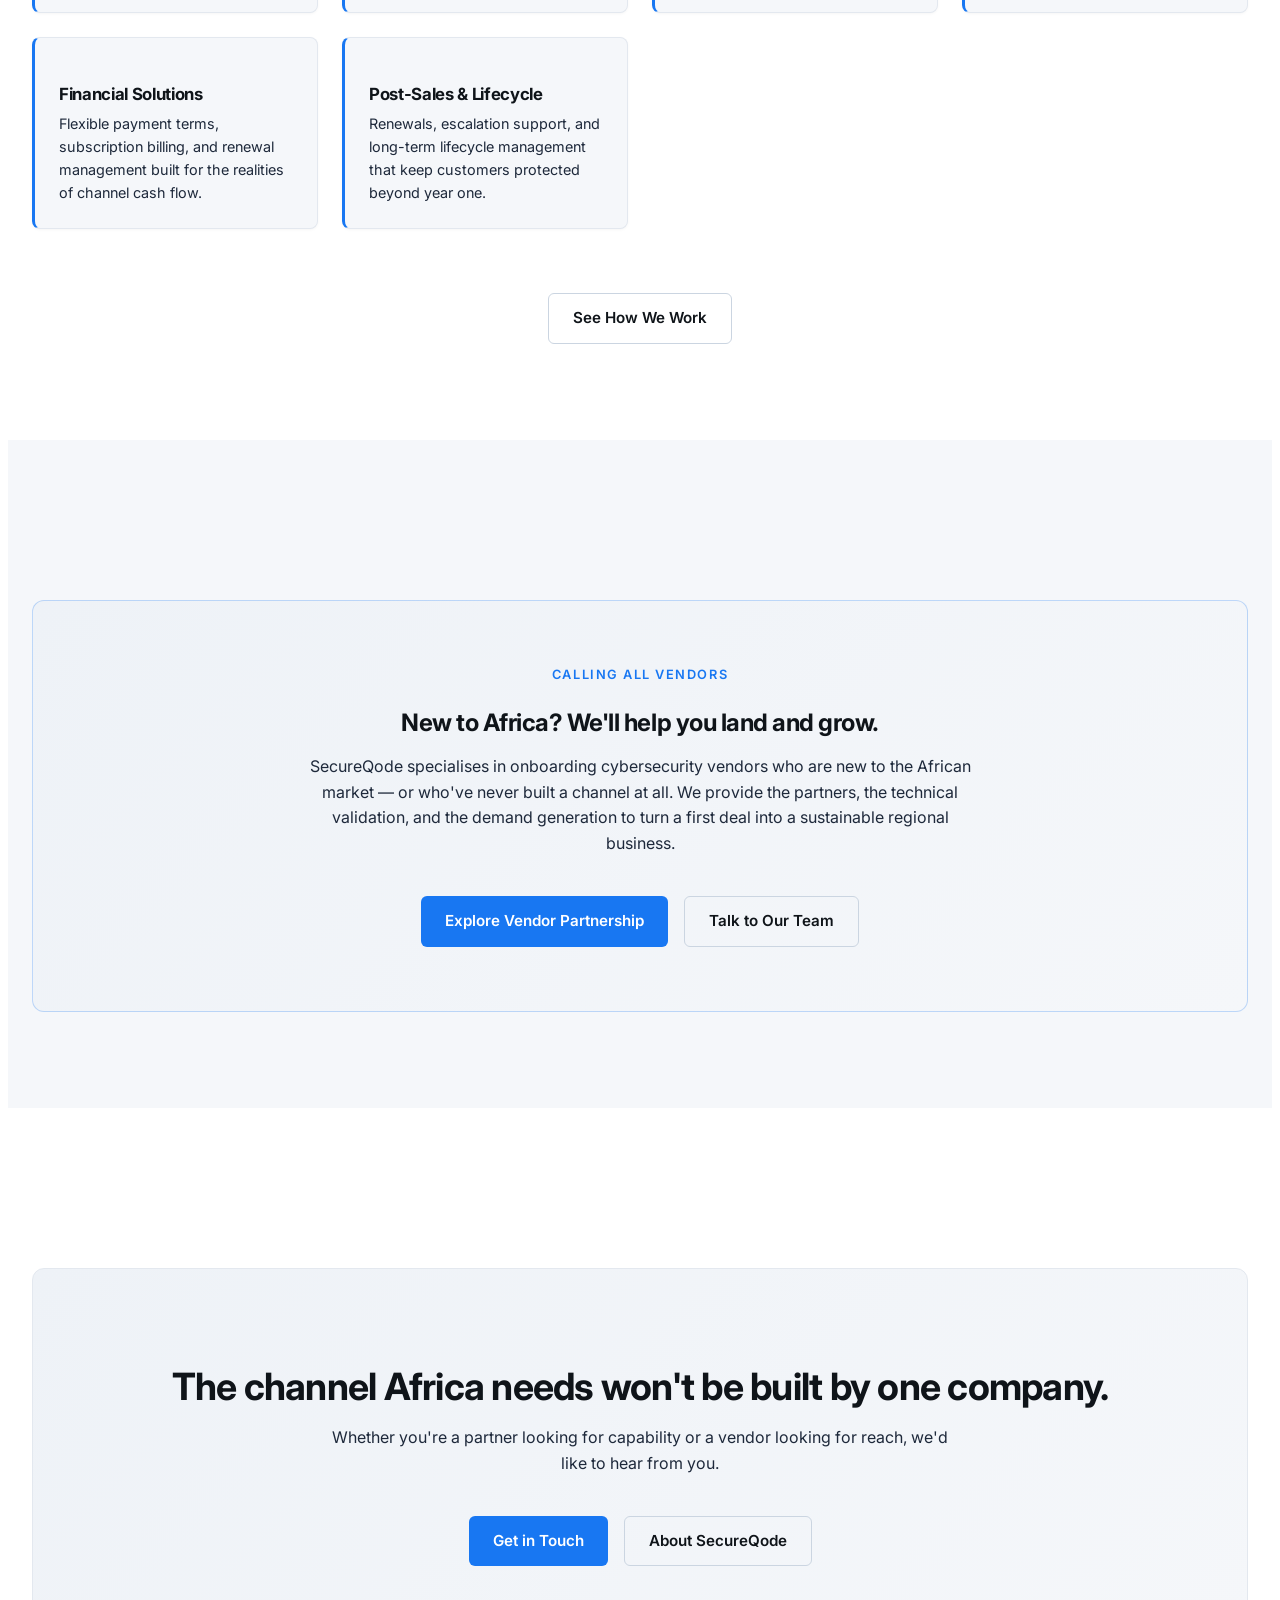
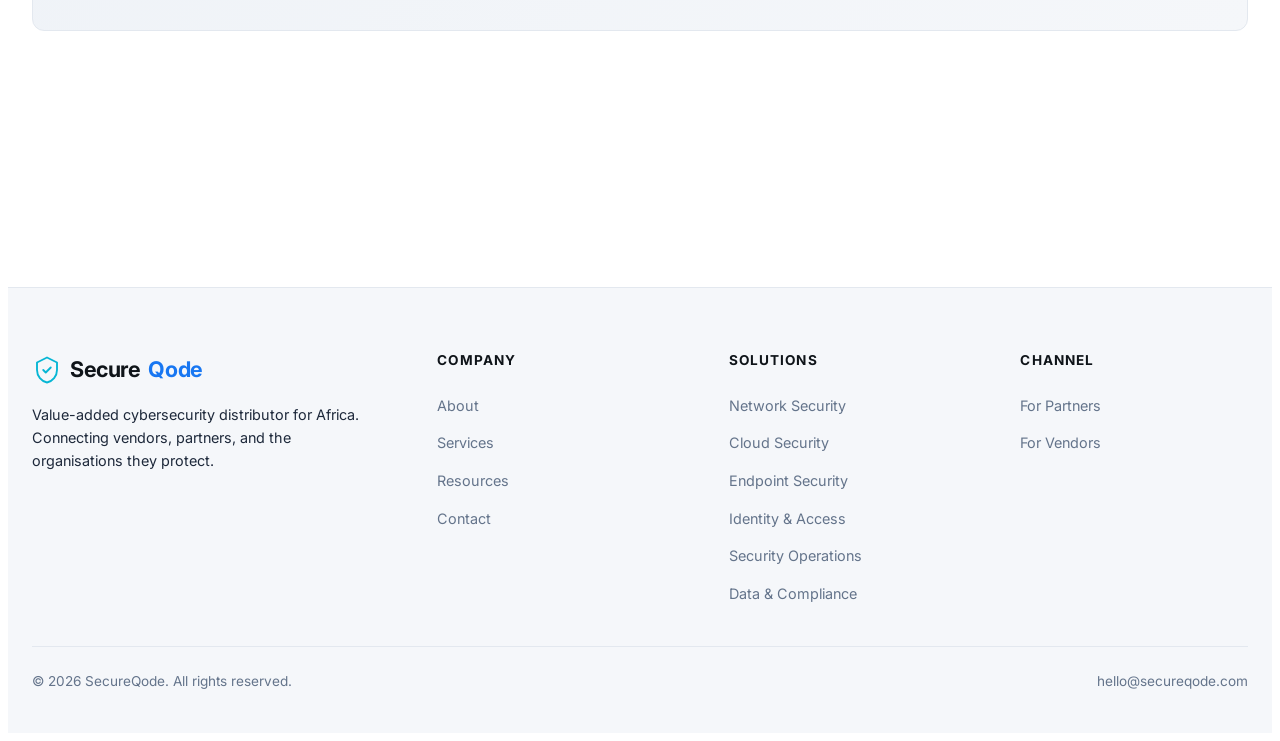
==== commit ef9ff7f9: "Revise content for clarity and impact Updated the website content to better reflect SecureQode's mis" ====
--- a/index.html
+++ b/index.html
@@ -4,7 +4,7 @@
   <meta charset="UTF-8">
   <meta name="viewport" content="width=device-width, initial-scale=1.0">
   <title>SecureQode — Value-Added Cybersecurity Distributor for Africa</title>
-  <meta name="description" content="SecureQode is a value-added cybersecurity distributor helping vendors grow across Africa and enabling partners to deliver complete security solutions through the Digital City 360° Shield.">
+  <meta name="description" content="SecureQode is the value-added cybersecurity distributor closing Africa's expertise gap — connecting emerging and established vendors with the partners who deploy their technology.">
   <link rel="preconnect" href="https://fonts.googleapis.com">
   <link rel="preconnect" href="https://fonts.gstatic.com" crossorigin>
   <link href="https://fonts.googleapis.com/css2?family=Inter:wght@400;500;600;700&display=swap" rel="stylesheet">
@@ -45,13 +45,98 @@
     <div class="container">
       <div class="hero-content">
         <span class="eyebrow">Value-Added Cybersecurity Distributor · Africa</span>
-        <h1>Building a totally trusted digital Africa — one partner at a time.</h1>
-        <p class="lead">
-          SecureQode connects emerging and established cybersecurity vendors with the resellers, MSPs, and integrators who serve African businesses. We add the services, enablement, and go-to-market support that turn great products into deployed protection.
+        <h1>Africa doesn't have a cybersecurity products problem. It has a cybersecurity channel problem.</h1>
+        <p class="lead">
+          The best security technology in the world is built outside the continent. Getting it deployed, supported, and renewed inside the continent is where the gap lives. SecureQode is the value-added distributor closing that gap — one vendor, one partner, one deployment at a time.
         </p>
         <div class="btn-group">
-          <a href="partners.html" class="btn btn-primary">Become a Partner</a>
-          <a href="vendors.html" class="btn btn-secondary">Grow With Us as a Vendor</a>
+          <a href="partners.html" class="btn btn-primary">Partner with SecureQode</a>
+          <a href="vendors.html" class="btn btn-secondary">Bring Your Product to Africa</a>
+        </div>
+      </div>
+    </div>
+  </section>
+
+  <!-- THE PROBLEM / THE ANSWER -->
+  <section class="section-alt">
+    <div class="container">
+      <div class="section-header">
+        <span class="eyebrow">The Gap We Close</span>
+        <h2>A cybercriminal needs seconds. A security team needs years.</h2>
+        <p class="lead">
+          Most cybersecurity technology deployed in Africa is built in the US, Europe, and Asia. That's not the problem. The problem is what happens next: it takes a partner at least a year to train engineers to truly master a new security platform. An attacker needs seconds to find the gap between what a product can do and what a team knows how to make it do.
+        </p>
+      </div>
+
+      <div class="pillar-grid" style="margin-top: var(--space-lg);">
+        <div class="pillar-card">
+          <div class="pillar-icon">
+            <svg viewBox="0 0 24 24" fill="none" stroke="currentColor" stroke-width="1.8" stroke-linecap="round" stroke-linejoin="round">
+              <circle cx="12" cy="12" r="9"/>
+              <path d="M12 7v5l3 3"/>
+            </svg>
+          </div>
+          <h3>The expertise gap</h3>
+          <p>Technology arrives faster than local teams can master it. Every new solution sold without enablement becomes a liability, not an asset.</p>
+        </div>
+        <div class="pillar-card">
+          <div class="pillar-icon">
+            <svg viewBox="0 0 24 24" fill="none" stroke="currentColor" stroke-width="1.8" stroke-linecap="round" stroke-linejoin="round">
+              <path d="M3 12h4l3-8 4 16 3-8h4"/>
+            </svg>
+          </div>
+          <h3>The reach gap</h3>
+          <p>Global vendors can't build a partner network in every African market from scratch. Emerging vendors have no channel at all.</p>
+        </div>
+        <div class="pillar-card">
+          <div class="pillar-icon">
+            <svg viewBox="0 0 24 24" fill="none" stroke="currentColor" stroke-width="1.8" stroke-linecap="round" stroke-linejoin="round">
+              <path d="M17.5 19a4.5 4.5 0 100-9 6 6 0 00-11.6 1.5A4 4 0 006 19h11.5z"/>
+            </svg>
+          </div>
+          <h3>The support gap</h3>
+          <p>Deployment is not the finish line. Renewals, escalations, and lifecycle management decide whether protection lasts beyond year one.</p>
+        </div>
+      </div>
+    </div>
+  </section>
+
+  <!-- WHAT WE DO -->
+  <section>
+    <div class="container">
+      <div class="section-header">
+        <span class="eyebrow">What We Do</span>
+        <h2>We distribute capability, not just products.</h2>
+        <p class="lead">
+          SecureQode sits between the world's cybersecurity vendors and the African partners who serve end customers. Our job is to make every product in our portfolio deployable, sellable, and supportable in the markets we cover.
+        </p>
+      </div>
+
+      <div class="audience-grid">
+        <div class="audience-card">
+          <h3>For Vendors</h3>
+          <p>You've built a product that works. What you need is a channel — partners who can sell it, engineers who can demo it, and demand that reaches real buyers across Africa.</p>
+          <ul class="audience-list">
+            <li>Market entry without building a regional team</li>
+            <li>Partner recruitment, enablement, and co-selling</li>
+            <li>Technical validation, POCs, and pre-sales support</li>
+            <li>Demand generation and joint marketing</li>
+            <li>Renewals and recurring revenue management</li>
+          </ul>
+          <a href="vendors.html" class="btn btn-primary">Bring Your Product to Africa</a>
+        </div>
+
+        <div class="audience-card">
+          <h3>For Partners</h3>
+          <p>You have the customers and the relationships. What you need is the portfolio, the technical depth, and the operational support to sell cybersecurity at scale — without building it all in-house.</p>
+          <ul class="audience-list">
+            <li>A curated portfolio across six security pillars</li>
+            <li>Pre-sales engineering and solution design</li>
+            <li>Training, certification, and hands-on enablement</li>
+            <li>Marketing, lead generation, and joint events</li>
+            <li>Logistics, licensing, and flexible financial terms</li>
+          </ul>
+          <a href="partners.html" class="btn btn-secondary">Become a Partner</a>
         </div>
       </div>
     </div>
@@ -64,12 +149,11 @@
         <span class="eyebrow">The Digital City 360° Shield</span>
         <h2>Six layers. One shield. Complete protection.</h2>
         <p class="lead">
-          Think of every organisation as a digital city — with people, data, applications, and infrastructure that must keep running. SecureQode's six solution pillars form concentric layers of defense around that city, protecting it from every angle.
+          Think of every organisation as a digital city — with people, data, applications, and infrastructure that must keep running. Our portfolio is organised into six layers of defense that wrap around that city, protecting it from every angle.
         </p>
       </div>
 
       <div class="pillar-grid">
-
         <a href="solutions.html#network" class="pillar-card">
           <div class="pillar-icon">
             <svg viewBox="0 0 24 24" fill="none" stroke="currentColor" stroke-width="1.8" stroke-linecap="round" stroke-linejoin="round">
@@ -79,7 +163,7 @@
           </div>
           <span class="pillar-layer">Outer Wall</span>
           <h3>Network Security</h3>
-          <p>The city's outer perimeter — firewalls, intrusion prevention, secure access, and DNS protection that keep external threats at the gate.</p>
+          <p>The city's perimeter — firewalls, intrusion prevention, secure access, and DNS protection that keep external threats at the gate.</p>
         </a>
 
         <a href="solutions.html#cloud" class="pillar-card">
@@ -90,7 +174,7 @@
           </div>
           <span class="pillar-layer">Sky Layer</span>
           <h3>Cloud Security</h3>
-          <p>The city's airborne defenses — posture management, workload protection, and cloud-native firewalls across AWS, Azure, and GCP.</p>
+          <p>The city's aerial defenses — posture management, workload protection, and cloud-native firewalls across AWS, Azure, and GCP.</p>
         </a>
 
         <a href="solutions.html#endpoint" class="pillar-card">
@@ -114,7 +198,7 @@
           </div>
           <span class="pillar-layer">Checkpoints</span>
           <h3>Identity & Access Management</h3>
-          <p>The city's access checkpoints — MFA, privileged access, and Zero Trust controls that verify every citizen before entry.</p>
+          <p>The city's checkpoints — MFA, privileged access, and Zero Trust controls that verify every citizen before entry.</p>
         </a>
 
         <a href="solutions.html#operations" class="pillar-card">
@@ -139,7 +223,6 @@
           <h3>Data Security & Compliance</h3>
           <p>The city's vault — DLP, encryption, classification, and audit tooling that protect the assets and satisfy regulators.</p>
         </a>
-
       </div>
 
       <div class="text-center" style="margin-top: var(--space-xl);">
@@ -148,101 +231,58 @@
     </div>
   </section>
 
-  <!-- AUDIENCE SPLIT: PARTNER / VENDOR -->
+  <!-- SERVICES PREVIEW -->
   <section>
-    <div class="container">
-      <div class="section-header">
-        <span class="eyebrow">Two Sides, One Mission</span>
-        <h2>Built for partners. Built for vendors.</h2>
-        <p class="lead">
-          A distributor only succeeds when both sides of the channel win. SecureQode is structured to grow the businesses on either end of every deal.
-        </p>
-      </div>
-
-      <div class="audience-grid">
-
-        <div class="audience-card">
-          <h3>For Partners</h3>
-          <p>Resellers, MSPs, and systems integrators who want to deliver complete cybersecurity solutions without building every capability in-house.</p>
-          <ul class="audience-list">
-            <li>Pre-sales engineering and solution design</li>
-            <li>Access to a curated, growing vendor portfolio</li>
-            <li>Marketing, lead generation, and enablement</li>
-            <li>Logistics, licensing, and financial flexibility</li>
-            <li>Post-sales support and renewals management</li>
-          </ul>
-          <a href="partners.html" class="btn btn-secondary">Partner With Us</a>
-        </div>
-
-        <div class="audience-card">
-          <h3>For Vendors</h3>
-          <p>Emerging and established cybersecurity vendors who want to enter or scale across African markets — without building a channel from scratch.</p>
-          <ul class="audience-list">
-            <li>Local market entry and channel development</li>
-            <li>Partner recruitment and enablement</li>
-            <li>Demand generation and co-marketing</li>
-            <li>Technical validation and POC support</li>
-            <li>Recurring revenue through renewals and subscriptions</li>
-          </ul>
-          <a href="vendors.html" class="btn btn-primary">Bring Your Product to Africa</a>
-        </div>
-
-      </div>
-    </div>
-  </section>
-
-  <!-- SERVICES PREVIEW -->
-  <section class="section-alt">
     <div class="container">
       <div class="section-header">
         <span class="eyebrow">Services 1st</span>
         <h2>Distribution is the vehicle. Services are the value.</h2>
         <p class="lead">
-          SecureQode is built around a services-first model. We don't just move boxes — we help our partners sell, deploy, and support cybersecurity at every stage of the customer lifecycle.
+          Traditional distributors move products. We move capability. Every service below exists to make our partners more competitive and our vendors more successful in African markets.
         </p>
       </div>
 
       <div class="service-grid">
         <div class="service-card">
           <h4>Pre-Sales & Solution Design</h4>
-          <p>Technical validation, architecture design, and POC support to help partners win deals with confidence.</p>
+          <p>Technical validation, architecture design, and POC support that help partners win deals with confidence — not guesswork.</p>
         </div>
         <div class="service-card">
           <h4>Partner Enablement</h4>
-          <p>Training, certification paths, and technical resources that raise the capability of every partner.</p>
+          <p>Training, certification paths, and hands-on labs that raise the technical ceiling of every partner we work with.</p>
         </div>
         <div class="service-card">
           <h4>Marketing & Demand Generation</h4>
-          <p>Co-branded campaigns, lead generation, and events that fill partner pipelines with qualified opportunities.</p>
+          <p>Co-branded campaigns, lead generation, and regional events that fill partner pipelines with qualified opportunities.</p>
         </div>
         <div class="service-card">
           <h4>Logistics & Fulfillment</h4>
-          <p>Regional stocking, order management, and delivery across African markets.</p>
+          <p>Regional stocking, order management, and delivery across African markets — without the operational drag.</p>
         </div>
         <div class="service-card">
           <h4>Financial Solutions</h4>
-          <p>Flexible payment terms, subscription billing, and renewal management to support partner cash flow.</p>
-        </div>
-        <div class="service-card">
-          <h4>Post-Sales Support</h4>
-          <p>Renewals, technical escalation, and lifecycle management that keep customers protected long-term.</p>
+          <p>Flexible payment terms, subscription billing, and renewal management built for the realities of channel cash flow.</p>
+        </div>
+        <div class="service-card">
+          <h4>Post-Sales & Lifecycle</h4>
+          <p>Renewals, escalation support, and long-term lifecycle management that keep customers protected beyond year one.</p>
         </div>
       </div>
 
       <div class="text-center" style="margin-top: var(--space-xl);">
-        <a href="services.html" class="btn btn-secondary">See All Services</a>
+        <a href="services.html" class="btn btn-secondary">See How We Work</a>
       </div>
     </div>
   </section>
 
   <!-- VENDOR CALL-OUT -->
-  <section>
+  <section class="section-alt">
     <div class="container">
       <div class="vendor-cta">
         <span class="eyebrow">Calling All Vendors</span>
         <h3>New to Africa? We'll help you land and grow.</h3>
         <p>
-          SecureQode specialises in onboarding cybersecurity vendors who are new to the African market. We provide the channel infrastructure, technical validation, and demand generation to turn a first deal into a sustainable regional business.
+          SecureQode specialises in onboarding cybersecurity vendors who are new to the African market — or who've never built a channel at all. We provide the partners, the technical validation, and the demand generation to turn a first deal into a sustainable regional business.
         </p>
         <div class="btn-group" style="justify-content: center;">
           <a href="vendors.html" class="btn btn-primary">Explore Vendor Partnership</a>
@@ -253,10 +293,10 @@
   </section>
 
   <!-- FINAL CTA -->
-  <section class="section-alt">
-    <div class="container">
-      <div class="cta-band" style="background: transparent; border: none; margin: 0;">
-        <h2>Ready to grow with SecureQode?</h2>
+  <section>
+    <div class="container">
+      <div class="cta-band">
+        <h2>The channel Africa needs won't be built by one company.</h2>
         <p>Whether you're a partner looking for capability or a vendor looking for reach, we'd like to hear from you.</p>
         <div class="btn-group">
           <a href="contact.html" class="btn btn-primary">Get in Touch</a>
--- a/css/styles.css
+++ b/css/styles.css
@@ -0,0 +1,777 @@
+/* ============================================
+   SecureQode — Design System
+   Value-Added Cybersecurity Distributor
+   ============================================ */
+
+:root {
+  --bg-primary: #ffffff;
+  --bg-secondary: #f5f7fa;
+  --bg-tertiary: #eef2f7;
+  --bg-elevated: #ffffff;
+  --border: #e3e8ef;
+  --border-hover: #cbd5e1;
+
+  --text-primary: #0f1419;
+  --text-secondary: #1e293b;
+  --text-muted: #64748b;
+  --accent: #1877f2;
+  --accent-hover: #0d5fd6;
+  --accent-dim: rgba(24, 119, 242, 0.08);
+  --accent-border: rgba(24, 119, 242, 0.25);
+
+  --font-sans: 'Inter', -apple-system, BlinkMacSystemFont, 'Segoe UI', sans-serif;
+
+  --space-xs: 0.5rem;
+  --space-sm: 1rem;
+  --space-md: 1.5rem;
+  --space-lg: 2.5rem;
+  --space-xl: 4rem;
+  --space-2xl: 6rem;
+
+  --max-width: 1240px;
+  --radius: 8px;
+  --radius-lg: 12px;
+  --transition: 0.2s ease;
+}
+
+html { scroll-behavior: smooth; }
+
+body {
+  font-family: var(--font-sans);
+  background: var(--bg-primary);
+  color: var(--text-primary);
+  line-height: 1.6;
+  font-size: 16px;
+  -webkit-font-smoothing: antialiased;
+}
+
+img, svg { display: block; max-width: 100%; }
+
+a {
+  color: var(--accent);
+  text-decoration: none;
+  transition: color var(--transition);
+}
+
+a:hover { color: var(--accent-hover); }
+
+/* Layout */
+.container {
+  max-width: var(--max-width);
+  margin: 0 auto;
+  padding: 0 var(--space-md);
+}
+
+section { padding: var(--space-2xl) 0; }
+.section-alt { background: var(--bg-secondary); }
+.section-tight { padding: var(--space-xl) 0; }
+
+/* ============================================
+   Header / Nav
+   ============================================ */
+
+.site-header {
+  position: sticky;
+  top: 0;
+  z-index: 100;
+  background: rgba(255, 255, 255, 0.85);
+  backdrop-filter: blur(12px);
+  border-bottom: 1px solid var(--border);
+}
+
+.nav {
+  display: flex;
+  align-items: center;
+  justify-content: space-between;
+  padding: var(--space-sm) 0;
+  gap: var(--space-md);
+}
+
+.logo {
+  font-size: 1.35rem;
+  font-weight: 700;
+  color: var(--text-primary);
+  letter-spacing: -0.02em;
+  display: flex;
+  align-items: center;
+  gap: 0.5rem;
+  flex-shrink: 0;
+}
+
+.logo-mark { width: 30px; height: 30px; }
+.logo-accent { color: var(--accent); }
+
+.nav-links {
+  display: flex;
+  align-items: center;
+  gap: var(--space-md);
+  list-style: none;
+}
+
+.nav-links a {
+  color: var(--text-primary);
+  font-size: 0.9rem;
+  font-weight: 500;
+  padding: 0.5rem 0;
+  position: relative;
+  transition: color var(--transition);
+}
+
+.nav-links a:hover {
+  color: var(--accent);
+}
+
+.nav-links a.active {
+  color: var(--text-primary);
+}
+
+.nav-links a.active::after {
+  content: '';
+  position: absolute;
+  bottom: -4px;
+  left: 0; right: 0;
+  height: 3px;
+  background: var(--accent);
+  border-radius: 2px;
+}
+
+.nav-cta {
+  background: var(--accent);
+  color: #ffffff !important;
+  padding: 0.55rem 1.1rem !important;
+  border-radius: 6px;
+  font-weight: 600 !important;
+}
+
+.nav-cta:hover { background: var(--accent-hover); }
+
+.nav-toggle {
+  display: none;
+  background: none;
+  border: none;
+  cursor: pointer;
+  padding: 0.5rem;
+}
+
+.nav-toggle span {
+  display: block;
+  width: 24px;
+  height: 2px;
+  background: var(--text-primary);
+  margin: 5px 0;
+  transition: var(--transition);
+}
+
+@media (max-width: 980px) {
+  .nav-toggle { display: block; }
+  .nav-links {
+    position: absolute;
+    top: 100%;
+    left: 0; right: 0;
+    background: var(--bg-secondary);
+    flex-direction: column;
+    align-items: stretch;
+    padding: var(--space-md);
+    border-bottom: 1px solid var(--border);
+    display: none;
+    gap: var(--space-xs);
+  }
+  .nav-links.open { display: flex; }
+}
+
+/* ============================================
+   Typography
+   ============================================ */
+
+h1, h2, h3, h4 {
+  font-weight: 700;
+  line-height: 1.2;
+  letter-spacing: -0.02em;
+  color: var(--text-primary);
+}
+
+h1 { font-size: clamp(2rem, 5vw, 3.5rem); }
+h2 { font-size: clamp(1.6rem, 3.5vw, 2.35rem); }
+h3 { font-size: 1.25rem; }
+h4 { font-size: 1.05rem; }
+
+.eyebrow {
+  color: var(--accent);
+  font-size: 0.8rem;
+  font-weight: 600;
+  text-transform: uppercase;
+  letter-spacing: 0.12em;
+  margin-bottom: var(--space-sm);
+  display: block;
+}
+
+.lead {
+  font-size: 1.1rem;
+  color: var(--text-secondary);
+  max-width: 760px;
+  line-height: 1.7;
+}
+
+.section-header {
+  text-align: center;
+  max-width: 780px;
+  margin: 0 auto var(--space-xl);
+}
+
+.section-header .lead { margin: 0 auto; }
+
+/* ============================================
+   Buttons
+   ============================================ */
+
+.btn {
+  display: inline-flex;
+  align-items: center;
+  gap: 0.5rem;
+  padding: 0.75rem 1.5rem;
+  border-radius: 6px;
+  font-weight: 600;
+  font-size: 0.95rem;
+  transition: all var(--transition);
+  cursor: pointer;
+  border: none;
+  font-family: inherit;
+}
+
+.btn-primary {
+  background: var(--accent);
+  color: var(--bg-primary);
+}
+
+.btn-primary:hover {
+  background: var(--accent-hover);
+  color: var(--bg-primary);
+  transform: translateY(-1px);
+}
+
+.btn-secondary {
+  background: transparent;
+  color: var(--text-primary);
+  border: 1px solid var(--border-hover);
+}
+
+.btn-secondary:hover {
+  border-color: var(--accent);
+  color: var(--accent);
+}
+
+.btn-group {
+  display: flex;
+  flex-wrap: wrap;
+  gap: var(--space-sm);
+}
+
+/* ============================================
+   Hero
+   ============================================ */
+
+.hero {
+  padding: var(--space-2xl) 0;
+  position: relative;
+  overflow: hidden;
+}
+
+.hero::before {
+  content: '';
+  position: absolute;
+  top: -40%;
+  right: -20%;
+  width: 900px;
+  height: 900px;
+  background: radial-gradient(circle, var(--accent-dim) 0%, transparent 70%);
+  pointer-events: none;
+}
+
+.hero-content {
+  position: relative;
+  max-width: 860px;
+}
+
+.hero h1 { margin-bottom: var(--space-md); }
+.hero .lead { margin-bottom: var(--space-lg); }
+
+/* ============================================
+   Audience Split (Partner / Vendor)
+   ============================================ */
+
+.audience-grid {
+  display: grid;
+  grid-template-columns: repeat(auto-fit, minmax(360px, 1fr));
+  gap: var(--space-md);
+}
+
+.audience-card {
+  background: var(--bg-secondary);
+  border: 1px solid var(--border);
+  border-radius: var(--radius-lg);
+  padding: var(--space-xl) var(--space-lg);
+  transition: all var(--transition);
+  box-shadow: 0 1px 3px rgba(15, 20, 25, 0.04);
+}
+
+.audience-card:hover {
+  border-color: var(--accent-border);
+  transform: translateY(-2px);
+}
+
+.audience-card h3 {
+  font-size: 1.5rem;
+  margin-bottom: var(--space-sm);
+}
+
+.audience-card p {
+  color: var(--text-secondary);
+  margin-bottom: var(--space-md);
+}
+
+.audience-list {
+  list-style: none;
+  margin-bottom: var(--space-lg);
+}
+
+.audience-list li {
+  padding: 0.4rem 0;
+  color: var(--text-secondary);
+  font-size: 0.95rem;
+  display: flex;
+  align-items: flex-start;
+  gap: 0.5rem;
+}
+
+.audience-list li::before {
+  content: '✓';
+  color: var(--accent);
+  font-weight: 700;
+  flex-shrink: 0;
+}
+
+/* ============================================
+   Pillar Cards (Solutions)
+   ============================================ */
+
+.pillar-grid {
+  display: grid;
+  grid-template-columns: repeat(auto-fit, minmax(320px, 1fr));
+  gap: var(--space-md);
+}
+
+.pillar-card {
+  background: var(--bg-secondary);
+  border: 1px solid var(--border);
+  border-radius: var(--radius-lg);
+  padding: var(--space-lg);
+  transition: all var(--transition);
+  display: flex;
+  flex-direction: column;
+  gap: var(--space-sm);
+  box-shadow: 0 1px 3px rgba(15, 20, 25, 0.04);
+}
+
+.pillar-card:hover {
+  border-color: var(--accent-border);
+  background: var(--bg-tertiary);
+  transform: translateY(-2px);
+}
+
+.pillar-icon {
+  width: 48px;
+  height: 48px;
+  border-radius: 10px;
+  background: var(--accent-dim);
+  border: 1px solid var(--accent-border);
+  display: flex;
+  align-items: center;
+  justify-content: center;
+  color: var(--accent);
+  margin-bottom: var(--space-xs);
+}
+
+.pillar-icon svg { width: 24px; height: 24px; }
+
+.pillar-card h3 { color: var(--text-primary); }
+
+.pillar-card p {
+  color: var(--text-secondary);
+  font-size: 0.95rem;
+  flex-grow: 1;
+}
+
+.pillar-layer {
+  font-size: 0.75rem;
+  font-weight: 600;
+  color: var(--accent);
+  text-transform: uppercase;
+  letter-spacing: 0.08em;
+}
+
+/* ============================================
+   Services Grid (VAD model)
+   ============================================ */
+
+.service-grid {
+  display: grid;
+  grid-template-columns: repeat(auto-fit, minmax(280px, 1fr));
+  gap: var(--space-md);
+}
+
+.service-card {
+  background: var(--bg-secondary);
+  border: 1px solid var(--border);
+  border-left: 3px solid var(--accent);
+  border-radius: var(--radius);
+  padding: var(--space-md);
+  transition: all var(--transition);
+  box-shadow: 0 1px 3px rgba(15, 20, 25, 0.04);
+}
+
+.service-card:hover {
+  background: var(--bg-tertiary);
+  transform: translateX(3px);
+}
+
+.service-card h4 {
+  margin-bottom: 0.5rem;
+  color: var(--text-primary);
+}
+
+.service-card p {
+  color: var(--text-secondary);
+  font-size: 0.9rem;
+  margin: 0;
+}
+
+/* ============================================
+   Vendor Category Cards
+   ============================================ */
+
+.vendor-grid {
+  display: grid;
+  grid-template-columns: repeat(auto-fit, minmax(260px, 1fr));
+  gap: var(--space-md);
+}
+
+.vendor-card {
+  background: var(--bg-secondary);
+  border: 1px solid var(--border);
+  border-radius: var(--radius-lg);
+  padding: var(--space-lg);
+  text-align: center;
+  transition: all var(--transition);
+}
+
+.vendor-card:hover {
+  border-color: var(--accent-border);
+  transform: translateY(-2px);
+}
+
+.vendor-card .pillar-icon {
+  margin: 0 auto var(--space-sm);
+}
+
+.vendor-card h4 {
+  margin-bottom: 0.5rem;
+}
+
+.vendor-card p {
+  color: var(--text-secondary);
+  font-size: 0.9rem;
+  margin: 0;
+}
+
+/* Vendor call-to-action band */
+.vendor-cta {
+  background: linear-gradient(135deg, var(--bg-tertiary), var(--bg-secondary));
+  border: 1px solid var(--accent-border);
+  border-radius: var(--radius-lg);
+  padding: var(--space-xl) var(--space-lg);
+  text-align: center;
+  margin-top: var(--space-xl);
+}
+
+.vendor-cta h3 {
+  font-size: 1.5rem;
+  margin-bottom: var(--space-sm);
+}
+
+.vendor-cta p {
+  color: var(--text-secondary);
+  max-width: 680px;
+  margin: 0 auto var(--space-lg);
+}
+
+/* ============================================
+   Page Header
+   ============================================ */
+
+.page-header {
+  padding: var(--space-xl) 0 var(--space-lg);
+  border-bottom: 1px solid var(--border);
+  position: relative;
+  overflow: hidden;
+}
+
+.page-header::before {
+  content: '';
+  position: absolute;
+  top: -60%;
+  right: -10%;
+  width: 600px;
+  height: 600px;
+  background: radial-gradient(circle, var(--accent-dim) 0%, transparent 70%);
+  pointer-events: none;
+}
+
+.page-header .lead { margin-top: var(--space-sm); position: relative; }
+.page-header h1 { position: relative; }
+.page-header .eyebrow { position: relative; }
+
+/* ============================================
+   Content Blocks
+   ============================================ */
+
+.content-block {
+  max-width: 820px;
+  margin: 0 auto;
+}
+
+.content-block h2 {
+  margin-top: var(--space-xl);
+  margin-bottom: var(--space-md);
+}
+
+.content-block h3 {
+  margin-top: var(--space-lg);
+  margin-bottom: var(--space-sm);
+  color: var(--accent);
+}
+
+.content-block p {
+  color: var(--text-secondary);
+  margin-bottom: var(--space-md);
+}
+
+.content-block ul {
+  margin: var(--space-md) 0;
+  padding-left: var(--space-md);
+}
+
+.content-block li {
+  color: var(--text-secondary);
+  margin-bottom: 0.5rem;
+}
+
+/* ============================================
+   Resources Grid
+   ============================================ */
+
+.resource-grid {
+  display: grid;
+  grid-template-columns: repeat(auto-fit, minmax(300px, 1fr));
+  gap: var(--space-md);
+}
+
+.resource-card {
+  background: var(--bg-secondary);
+  border: 1px solid var(--border);
+  border-radius: var(--radius-lg);
+  overflow: hidden;
+  transition: all var(--transition);
+  display: flex;
+  flex-direction: column;
+}
+
+.resource-card:hover {
+  border-color: var(--accent-border);
+  transform: translateY(-2px);
+}
+
+.resource-thumb {
+  height: 160px;
+  background: linear-gradient(135deg, var(--bg-tertiary), var(--bg-elevated));
+  border-bottom: 1px solid var(--border);
+  display: flex;
+  align-items: center;
+  justify-content: center;
+  color: var(--accent);
+  opacity: 0.6;
+}
+
+.resource-thumb svg { width: 40px; height: 40px; }
+
+.resource-body {
+  padding: var(--space-md);
+  flex-grow: 1;
+  display: flex;
+  flex-direction: column;
+  gap: var(--space-xs);
+}
+
+.resource-tag {
+  font-size: 0.75rem;
+  font-weight: 600;
+  color: var(--accent);
+  text-transform: uppercase;
+  letter-spacing: 0.08em;
+}
+
+.resource-body h4 {
+  color: var(--text-primary);
+}
+
+.resource-body p {
+  color: var(--text-secondary);
+  font-size: 0.9rem;
+  flex-grow: 1;
+}
+
+/* ============================================
+   Contact
+   ============================================ */
+
+.contact-grid {
+  display: grid;
+  grid-template-columns: repeat(auto-fit, minmax(280px, 1fr));
+  gap: var(--space-md);
+  margin-top: var(--space-lg);
+}
+
+.contact-card {
+  background: var(--bg-secondary);
+  border: 1px solid var(--border);
+  border-radius: var(--radius-lg);
+  padding: var(--space-lg);
+  text-align: center;
+  transition: all var(--transition);
+}
+
+.contact-card:hover {
+  border-color: var(--accent-border);
+}
+
+.contact-card .pillar-icon {
+  margin: 0 auto var(--space-sm);
+}
+
+.contact-card h3 { margin-bottom: var(--space-xs); }
+.contact-card p {
+  color: var(--text-secondary);
+  font-size: 0.9rem;
+  margin-bottom: var(--space-md);
+}
+
+.contact-card a {
+  font-size: 1.05rem;
+  font-weight: 600;
+}
+
+/* ============================================
+   CTA Band
+   ============================================ */
+
+.cta-band {
+  background: linear-gradient(135deg, var(--bg-tertiary), var(--bg-secondary));
+  border: 1px solid var(--border);
+  border-radius: var(--radius-lg);
+  padding: var(--space-xl) var(--space-lg);
+  text-align: center;
+  margin: var(--space-xl) 0;
+}
+
+.cta-band h2 { margin-bottom: var(--space-sm); }
+.cta-band p {
+  color: var(--text-secondary);
+  margin-bottom: var(--space-lg);
+  max-width: 620px;
+  margin-left: auto;
+  margin-right: auto;
+}
+
+.cta-band .btn-group { justify-content: center; }
+
+/* ============================================
+   Footer
+   ============================================ */
+
+.site-footer {
+  background: var(--bg-secondary);
+  border-top: 1px solid var(--border);
+  padding: var(--space-xl) 0 var(--space-lg);
+  margin-top: var(--space-2xl);
+}
+
+.footer-grid {
+  display: grid;
+  grid-template-columns: 1.5fr 1fr 1fr 1fr;
+  gap: var(--space-xl);
+  margin-bottom: var(--space-lg);
+  align-items: start;
+}
+
+.footer-brand p {
+  color: var(--text-secondary);
+  font-size: 0.9rem;
+  margin-top: var(--space-sm);
+  max-width: 340px;
+}
+
+.footer-col h4 {
+  font-size: 0.85rem;
+  text-transform: uppercase;
+  letter-spacing: 0.08em;
+  color: var(--text-primary);
+  margin: 0 0 var(--space-md) 0;
+  padding: 0;
+}
+
+.footer-col ul {
+  list-style: none;
+  padding: 0;
+  margin: 0;
+  display: flex;
+  flex-direction: column;
+  gap: 0.75rem;
+}
+
+.footer-col a {
+  color: var(--text-muted);
+  font-size: 0.9rem;
+}
+
+.footer-col a:hover { color: var(--accent); }
+
+.footer-bottom {
+  padding-top: var(--space-md);
+  border-top: 1px solid var(--border);
+  display: flex;
+  justify-content: space-between;
+  flex-wrap: wrap;
+  gap: var(--space-sm);
+  color: var(--text-muted);
+  font-size: 0.85rem;
+}
+
+@media (max-width: 900px) {
+  .footer-grid {
+    grid-template-columns: 1fr 1fr;
+    gap: var(--space-lg);
+  }
+  .footer-brand {
+    grid-column: 1 / -1;
+    margin-bottom: var(--space-md);
+  }
+}
+
+@media (max-width: 520px) {
+  .footer-grid {
+    grid-template-columns: 1fr;
+    gap: var(--space-lg);
+  }
+}
+
+/* Utilities */
+.text-center { text-align: center; }
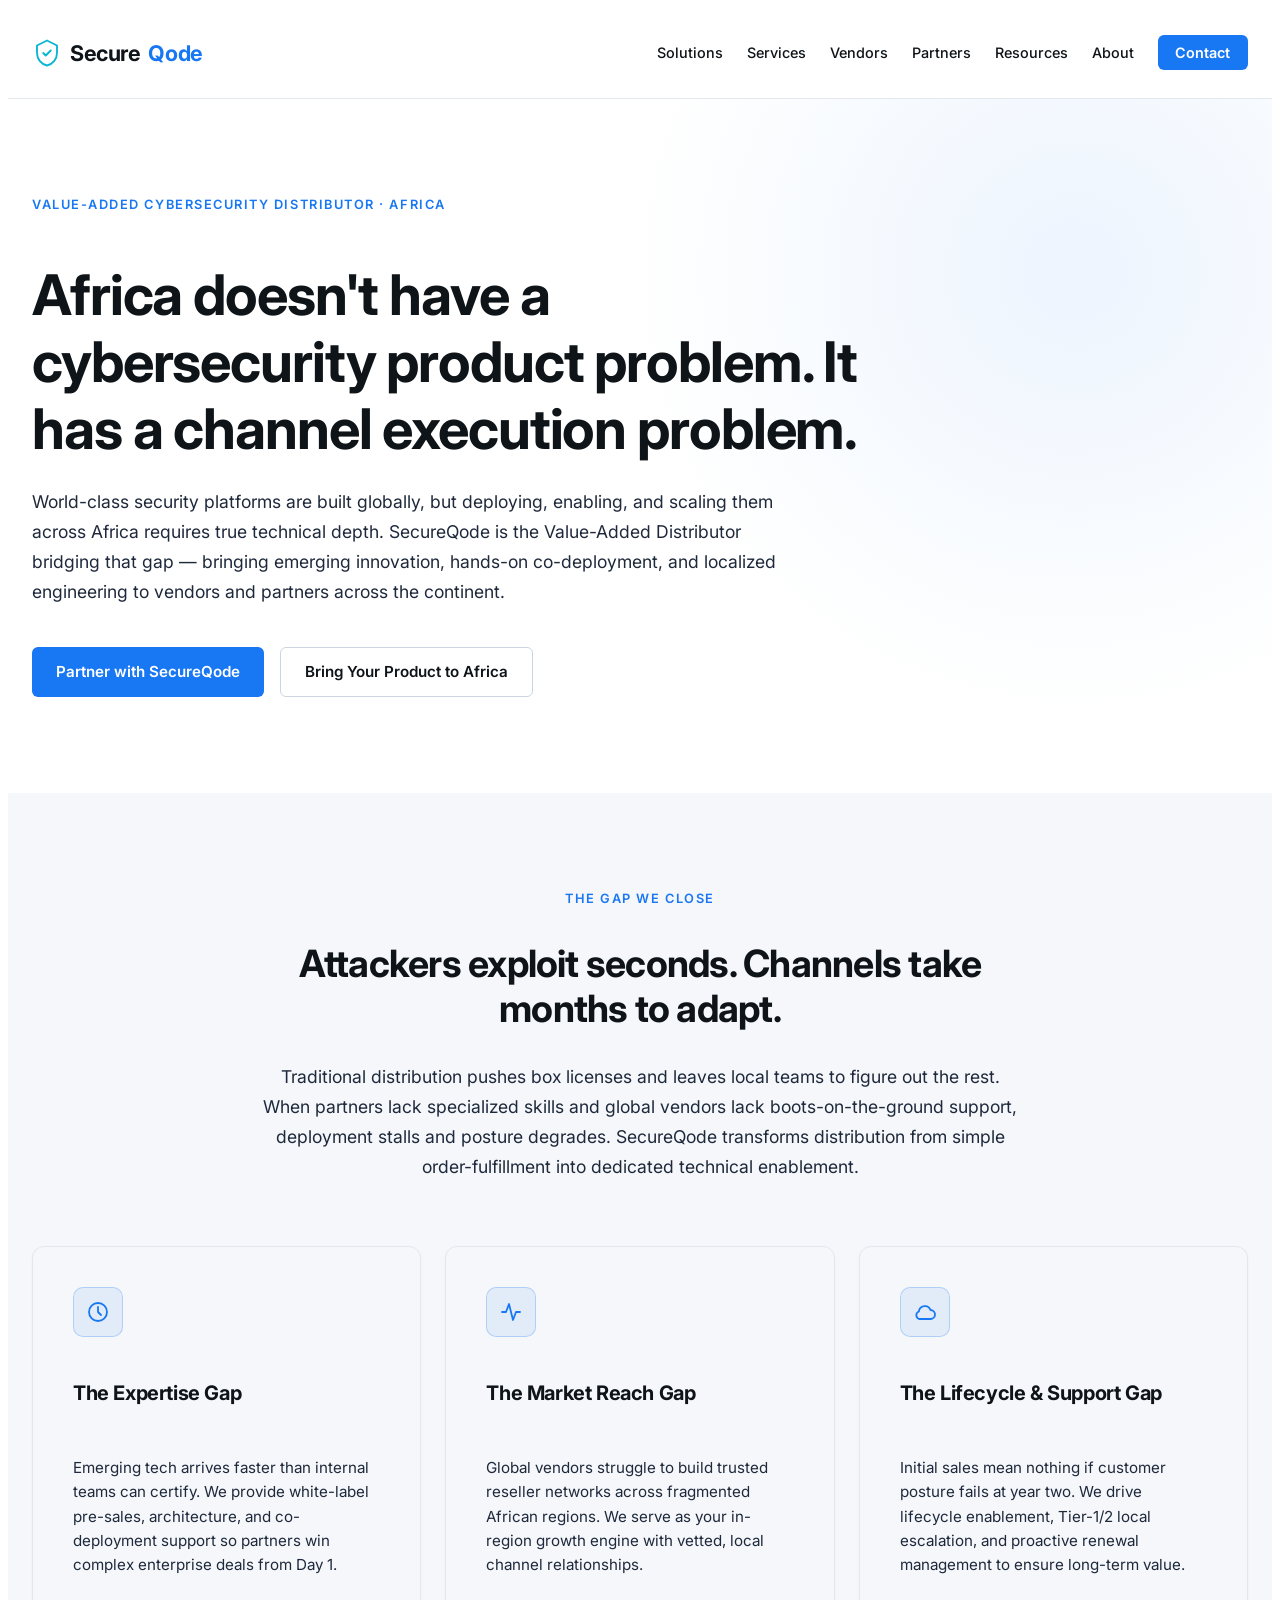
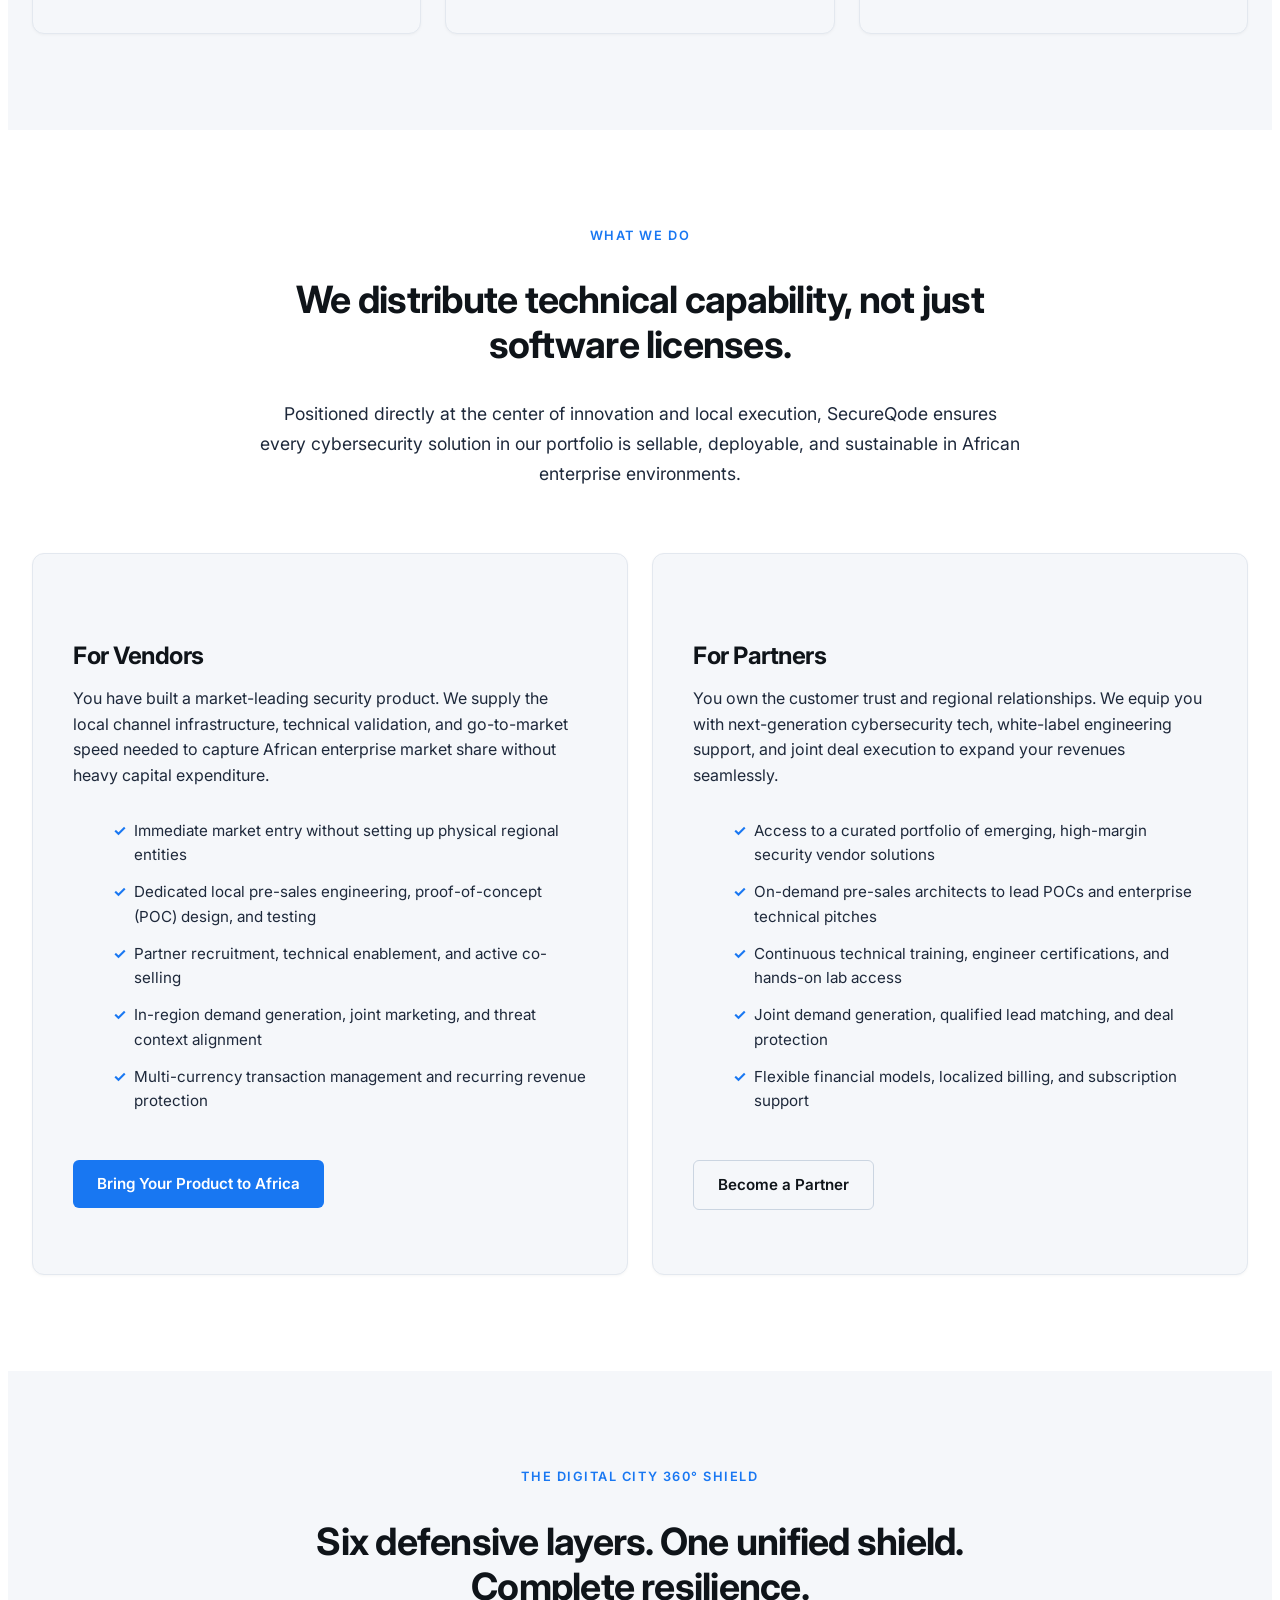
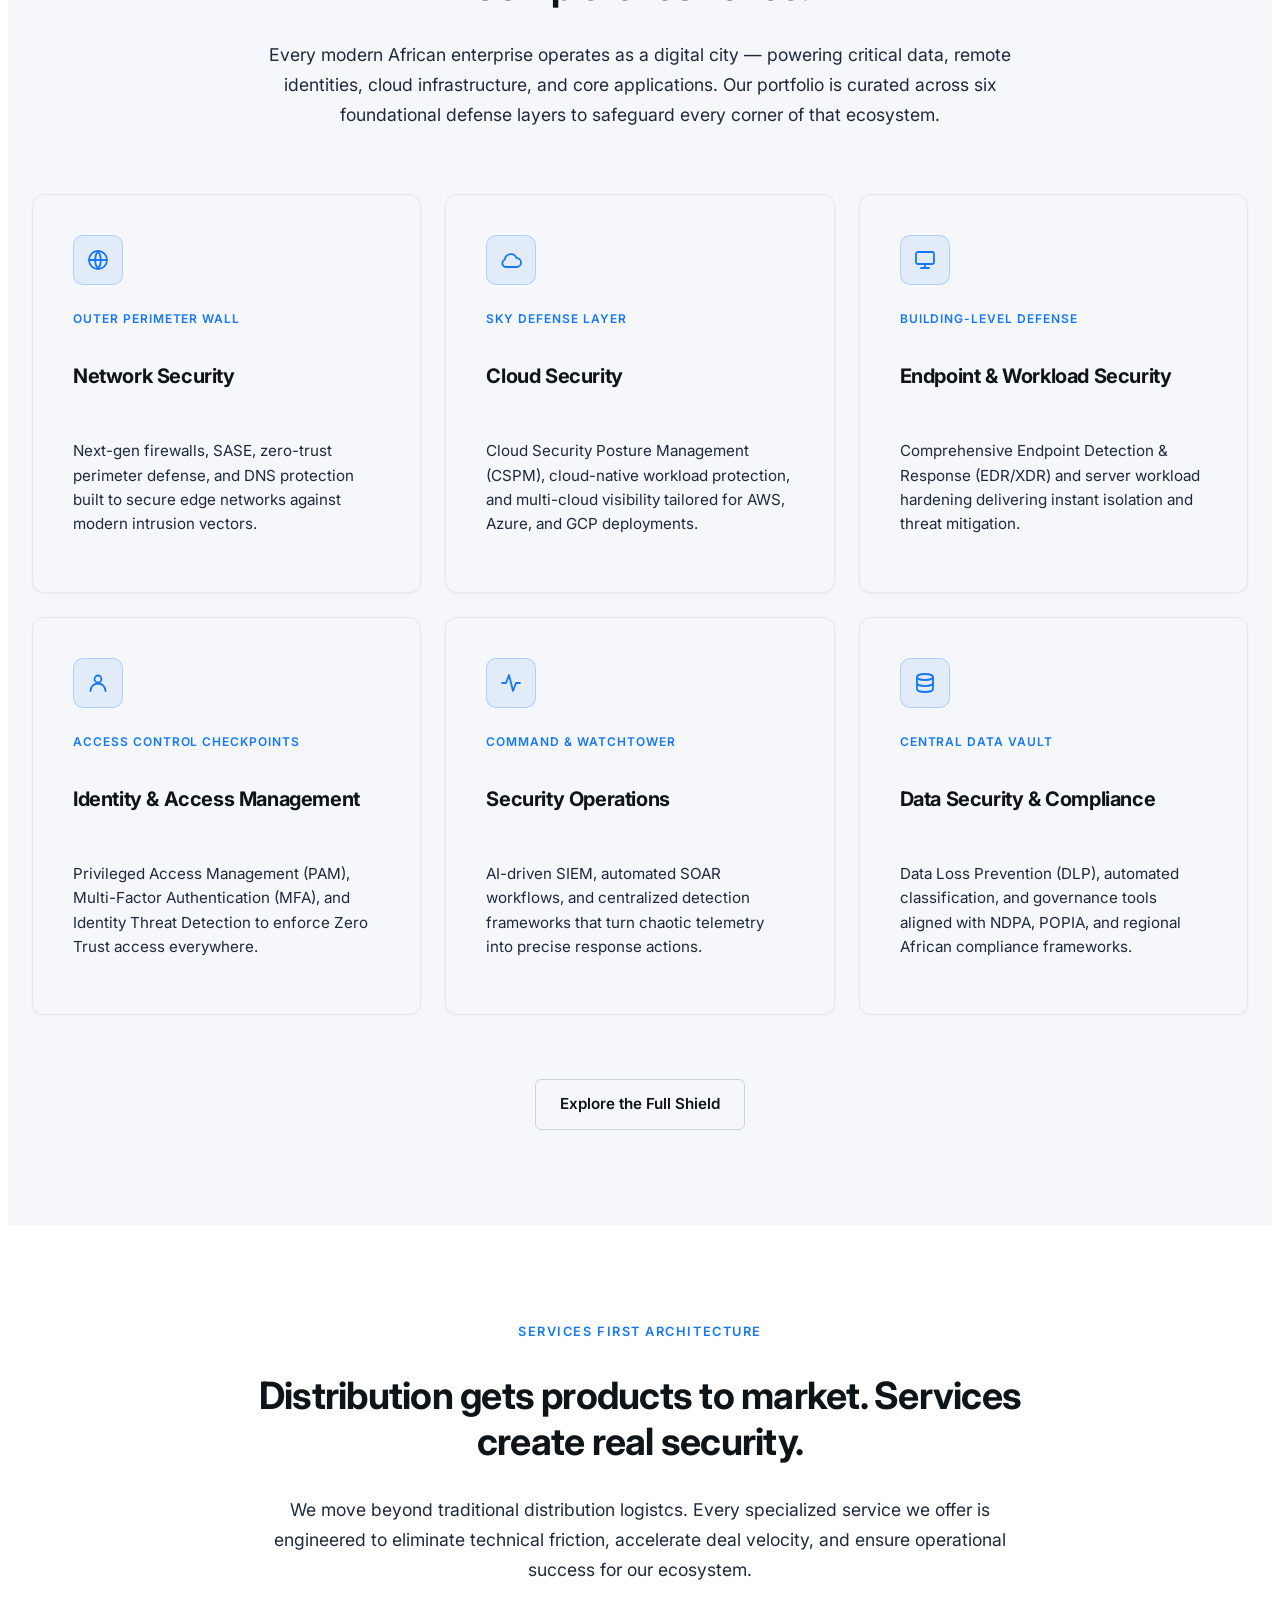
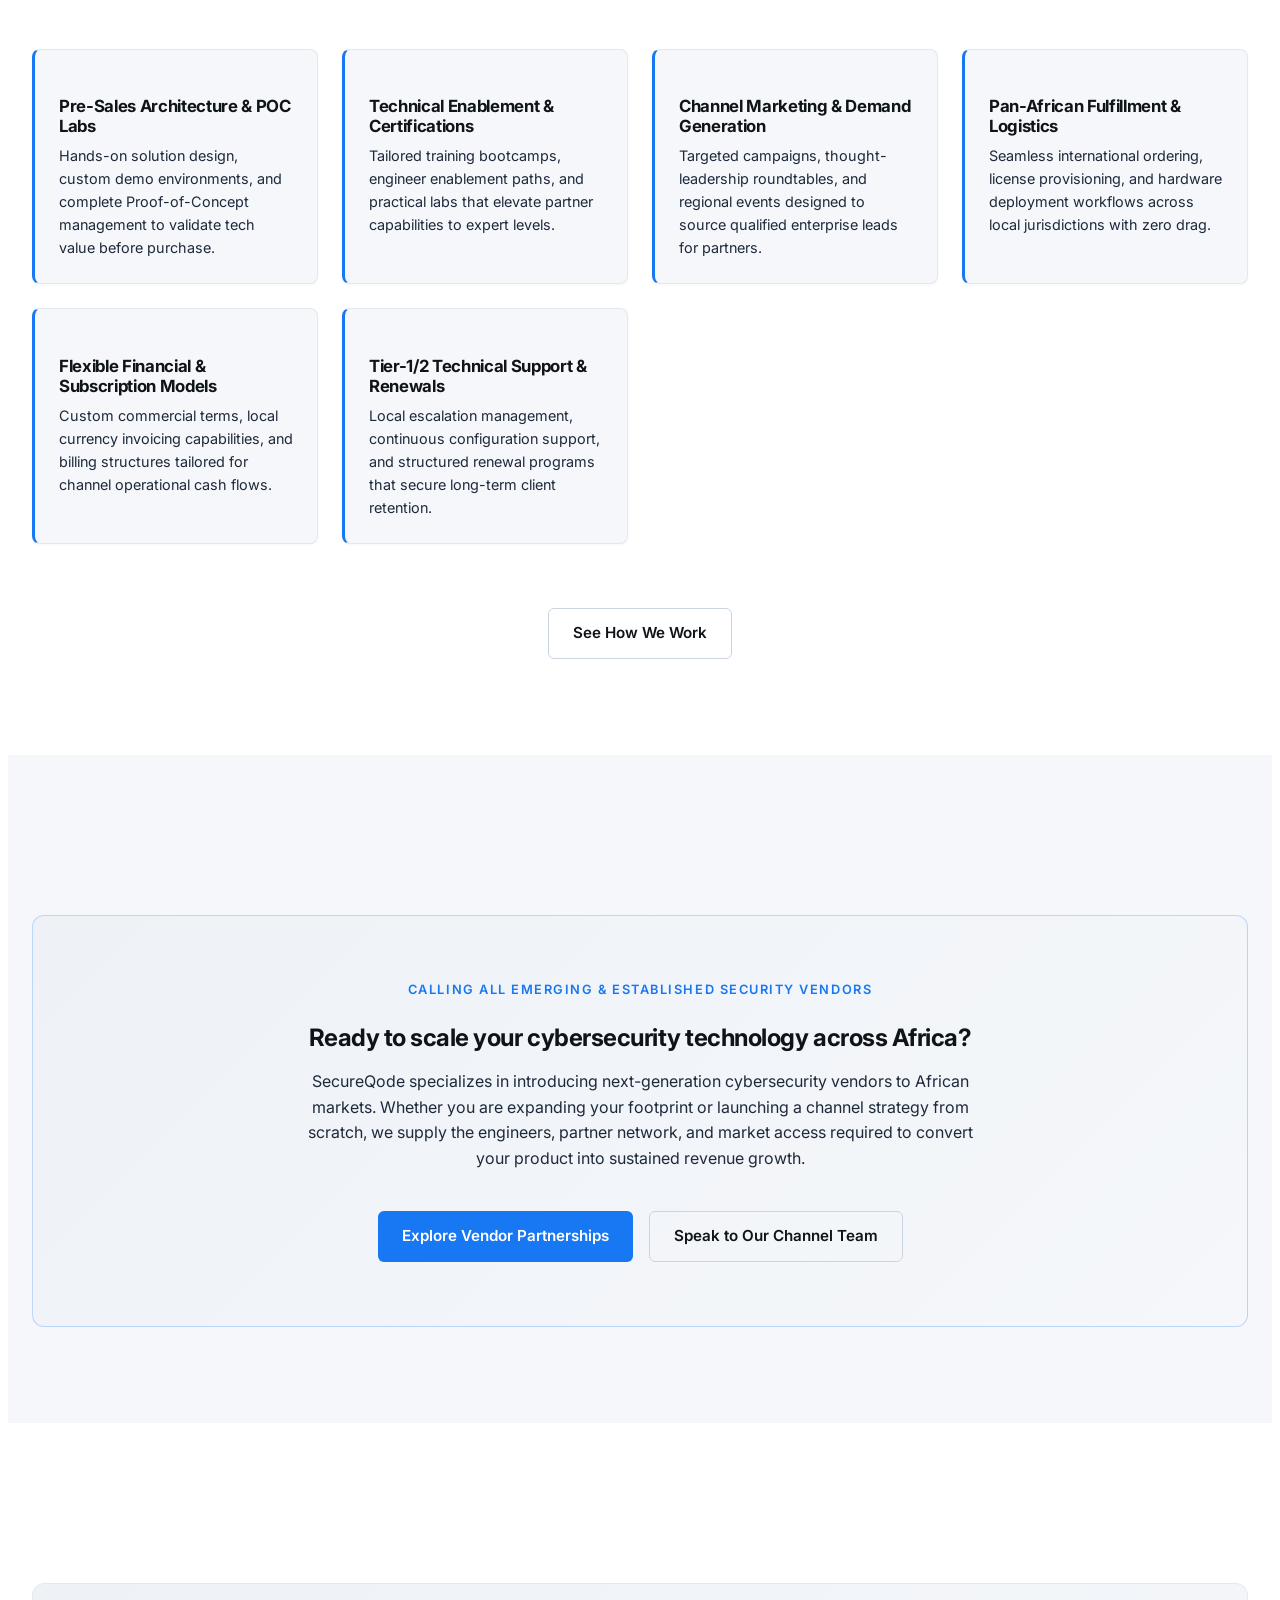
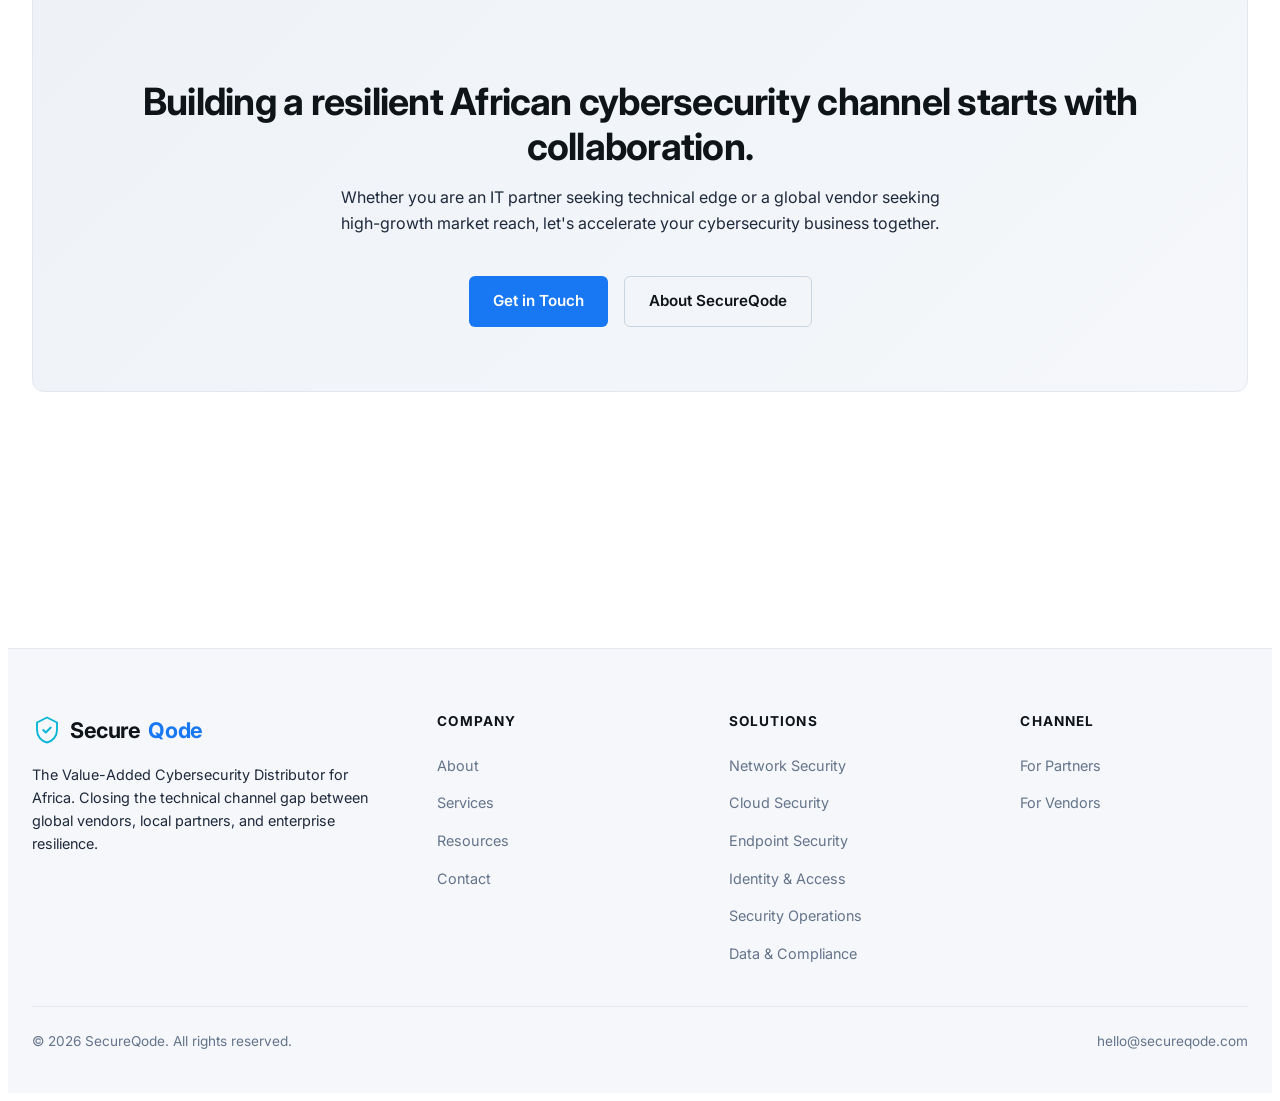
==== commit b8ab14d8: "Revise content for clarity and impact in index.html Updated various sections of index.html to enhanc" ====
--- a/index.html
+++ b/index.html
@@ -4,7 +4,7 @@
   <meta charset="UTF-8">
   <meta name="viewport" content="width=device-width, initial-scale=1.0">
   <title>SecureQode — Value-Added Cybersecurity Distributor for Africa</title>
-  <meta name="description" content="SecureQode is the value-added cybersecurity distributor closing Africa's expertise gap — connecting emerging and established vendors with the partners who deploy their technology.">
+  <meta name="description" content="SecureQode is Africa's premier Value-Added Cybersecurity Distributor, closing the channel expertise gap by pairing cutting-edge vendor tech with hands-on local engineering, POC validation, and reseller growth.">
   <link rel="preconnect" href="https://fonts.googleapis.com">
   <link rel="preconnect" href="https://fonts.gstatic.com" crossorigin>
   <link href="https://fonts.googleapis.com/css2?family=Inter:wght@400;500;600;700&display=swap" rel="stylesheet">
@@ -45,9 +45,9 @@
     <div class="container">
       <div class="hero-content">
         <span class="eyebrow">Value-Added Cybersecurity Distributor · Africa</span>
-        <h1>Africa doesn't have a cybersecurity products problem. It has a cybersecurity channel problem.</h1>
-        <p class="lead">
-          The best security technology in the world is built outside the continent. Getting it deployed, supported, and renewed inside the continent is where the gap lives. SecureQode is the value-added distributor closing that gap — one vendor, one partner, one deployment at a time.
+        <h1>Africa doesn't have a cybersecurity product problem. It has a channel execution problem.</h1>
+        <p class="lead">
+          World-class security platforms are built globally, but deploying, enabling, and scaling them across Africa requires true technical depth. SecureQode is the Value-Added Distributor bridging that gap — bringing emerging innovation, hands-on co-deployment, and localized engineering to vendors and partners across the continent.
         </p>
         <div class="btn-group">
           <a href="partners.html" class="btn btn-primary">Partner with SecureQode</a>
@@ -62,9 +62,9 @@
     <div class="container">
       <div class="section-header">
         <span class="eyebrow">The Gap We Close</span>
-        <h2>A cybercriminal needs seconds. A security team needs years.</h2>
-        <p class="lead">
-          Most cybersecurity technology deployed in Africa is built in the US, Europe, and Asia. That's not the problem. The problem is what happens next: it takes a partner at least a year to train engineers to truly master a new security platform. An attacker needs seconds to find the gap between what a product can do and what a team knows how to make it do.
+        <h2>Attackers exploit seconds. Channels take months to adapt.</h2>
+        <p class="lead">
+          Traditional distribution pushes box licenses and leaves local teams to figure out the rest. When partners lack specialized skills and global vendors lack boots-on-the-ground support, deployment stalls and posture degrades. SecureQode transforms distribution from simple order-fulfillment into dedicated technical enablement.
         </p>
       </div>
 
@@ -76,8 +76,8 @@
               <path d="M12 7v5l3 3"/>
             </svg>
           </div>
-          <h3>The expertise gap</h3>
-          <p>Technology arrives faster than local teams can master it. Every new solution sold without enablement becomes a liability, not an asset.</p>
+          <h3>The Expertise Gap</h3>
+          <p>Emerging tech arrives faster than internal teams can certify. We provide white-label pre-sales, architecture, and co-deployment support so partners win complex enterprise deals from Day 1.</p>
         </div>
         <div class="pillar-card">
           <div class="pillar-icon">
@@ -85,8 +85,8 @@
               <path d="M3 12h4l3-8 4 16 3-8h4"/>
             </svg>
           </div>
-          <h3>The reach gap</h3>
-          <p>Global vendors can't build a partner network in every African market from scratch. Emerging vendors have no channel at all.</p>
+          <h3>The Market Reach Gap</h3>
+          <p>Global vendors struggle to build trusted reseller networks across fragmented African regions. We serve as your in-region growth engine with vetted, local channel relationships.</p>
         </div>
         <div class="pillar-card">
           <div class="pillar-icon">
@@ -94,8 +94,8 @@
               <path d="M17.5 19a4.5 4.5 0 100-9 6 6 0 00-11.6 1.5A4 4 0 006 19h11.5z"/>
             </svg>
           </div>
-          <h3>The support gap</h3>
-          <p>Deployment is not the finish line. Renewals, escalations, and lifecycle management decide whether protection lasts beyond year one.</p>
+          <h3>The Lifecycle & Support Gap</h3>
+          <p>Initial sales mean nothing if customer posture fails at year two. We drive lifecycle enablement, Tier-1/2 local escalation, and proactive renewal management to ensure long-term value.</p>
         </div>
       </div>
     </div>
@@ -106,35 +106,35 @@
     <div class="container">
       <div class="section-header">
         <span class="eyebrow">What We Do</span>
-        <h2>We distribute capability, not just products.</h2>
-        <p class="lead">
-          SecureQode sits between the world's cybersecurity vendors and the African partners who serve end customers. Our job is to make every product in our portfolio deployable, sellable, and supportable in the markets we cover.
+        <h2>We distribute technical capability, not just software licenses.</h2>
+        <p class="lead">
+          Positioned directly at the center of innovation and local execution, SecureQode ensures every cybersecurity solution in our portfolio is sellable, deployable, and sustainable in African enterprise environments.
         </p>
       </div>
 
       <div class="audience-grid">
         <div class="audience-card">
           <h3>For Vendors</h3>
-          <p>You've built a product that works. What you need is a channel — partners who can sell it, engineers who can demo it, and demand that reaches real buyers across Africa.</p>
+          <p>You have built a market-leading security product. We supply the local channel infrastructure, technical validation, and go-to-market speed needed to capture African enterprise market share without heavy capital expenditure.</p>
           <ul class="audience-list">
-            <li>Market entry without building a regional team</li>
-            <li>Partner recruitment, enablement, and co-selling</li>
-            <li>Technical validation, POCs, and pre-sales support</li>
-            <li>Demand generation and joint marketing</li>
-            <li>Renewals and recurring revenue management</li>
+            <li>Immediate market entry without setting up physical regional entities</li>
+            <li>Dedicated local pre-sales engineering, proof-of-concept (POC) design, and testing</li>
+            <li>Partner recruitment, technical enablement, and active co-selling</li>
+            <li>In-region demand generation, joint marketing, and threat context alignment</li>
+            <li>Multi-currency transaction management and recurring revenue protection</li>
           </ul>
           <a href="vendors.html" class="btn btn-primary">Bring Your Product to Africa</a>
         </div>
 
         <div class="audience-card">
           <h3>For Partners</h3>
-          <p>You have the customers and the relationships. What you need is the portfolio, the technical depth, and the operational support to sell cybersecurity at scale — without building it all in-house.</p>
+          <p>You own the customer trust and regional relationships. We equip you with next-generation cybersecurity tech, white-label engineering support, and joint deal execution to expand your revenues seamlessly.</p>
           <ul class="audience-list">
-            <li>A curated portfolio across six security pillars</li>
-            <li>Pre-sales engineering and solution design</li>
-            <li>Training, certification, and hands-on enablement</li>
-            <li>Marketing, lead generation, and joint events</li>
-            <li>Logistics, licensing, and flexible financial terms</li>
+            <li>Access to a curated portfolio of emerging, high-margin security vendor solutions</li>
+            <li>On-demand pre-sales architects to lead POCs and enterprise technical pitches</li>
+            <li>Continuous technical training, engineer certifications, and hands-on lab access</li>
+            <li>Joint demand generation, qualified lead matching, and deal protection</li>
+            <li>Flexible financial models, localized billing, and subscription support</li>
           </ul>
           <a href="partners.html" class="btn btn-secondary">Become a Partner</a>
         </div>
@@ -147,9 +147,9 @@
     <div class="container">
       <div class="section-header">
         <span class="eyebrow">The Digital City 360° Shield</span>
-        <h2>Six layers. One shield. Complete protection.</h2>
-        <p class="lead">
-          Think of every organisation as a digital city — with people, data, applications, and infrastructure that must keep running. Our portfolio is organised into six layers of defense that wrap around that city, protecting it from every angle.
+        <h2>Six defensive layers. One unified shield. Complete resilience.</h2>
+        <p class="lead">
+          Every modern African enterprise operates as a digital city — powering critical data, remote identities, cloud infrastructure, and core applications. Our portfolio is curated across six foundational defense layers to safeguard every corner of that ecosystem.
         </p>
       </div>
 
@@ -161,9 +161,9 @@
               <path d="M3 12h18M12 3a15 15 0 010 18M12 3a15 15 0 000 18"/>
             </svg>
           </div>
-          <span class="pillar-layer">Outer Wall</span>
+          <span class="pillar-layer">Outer Perimeter Wall</span>
           <h3>Network Security</h3>
-          <p>The city's perimeter — firewalls, intrusion prevention, secure access, and DNS protection that keep external threats at the gate.</p>
+          <p>Next-gen firewalls, SASE, zero-trust perimeter defense, and DNS protection built to secure edge networks against modern intrusion vectors.</p>
         </a>
 
         <a href="solutions.html#cloud" class="pillar-card">
@@ -172,9 +172,9 @@
               <path d="M17.5 19a4.5 4.5 0 100-9 6 6 0 00-11.6 1.5A4 4 0 006 19h11.5z"/>
             </svg>
           </div>
-          <span class="pillar-layer">Sky Layer</span>
+          <span class="pillar-layer">Sky Defense Layer</span>
           <h3>Cloud Security</h3>
-          <p>The city's aerial defenses — posture management, workload protection, and cloud-native firewalls across AWS, Azure, and GCP.</p>
+          <p>Cloud Security Posture Management (CSPM), cloud-native workload protection, and multi-cloud visibility tailored for AWS, Azure, and GCP deployments.</p>
         </a>
 
         <a href="solutions.html#endpoint" class="pillar-card">
@@ -184,9 +184,9 @@
               <path d="M8 20h8M12 16v4"/>
             </svg>
           </div>
-          <span class="pillar-layer">Buildings</span>
+          <span class="pillar-layer">Building-Level Defense</span>
           <h3>Endpoint & Workload Security</h3>
-          <p>Every building in the city — laptops, servers, containers — protected with EDR, XDR, and workload defense at the point of impact.</p>
+          <p>Comprehensive Endpoint Detection & Response (EDR/XDR) and server workload hardening delivering instant isolation and threat mitigation.</p>
         </a>
 
         <a href="solutions.html#identity" class="pillar-card">
@@ -196,9 +196,9 @@
               <path d="M4.5 20a7.5 7.5 0 0115 0"/>
             </svg>
           </div>
-          <span class="pillar-layer">Checkpoints</span>
+          <span class="pillar-layer">Access Control Checkpoints</span>
           <h3>Identity & Access Management</h3>
-          <p>The city's checkpoints — MFA, privileged access, and Zero Trust controls that verify every citizen before entry.</p>
+          <p>Privileged Access Management (PAM), Multi-Factor Authentication (MFA), and Identity Threat Detection to enforce Zero Trust access everywhere.</p>
         </a>
 
         <a href="solutions.html#operations" class="pillar-card">
@@ -207,9 +207,9 @@
               <path d="M3 12h4l3-8 4 16 3-8h4"/>
             </svg>
           </div>
-          <span class="pillar-layer">Command Center</span>
+          <span class="pillar-layer">Command & Watchtower</span>
           <h3>Security Operations</h3>
-          <p>The city's watchtower — SIEM, SOAR, and detection & response that turn raw signals into coordinated action.</p>
+          <p>AI-driven SIEM, automated SOAR workflows, and centralized detection frameworks that turn chaotic telemetry into precise response actions.</p>
         </a>
 
         <a href="solutions.html#data" class="pillar-card">
@@ -219,9 +219,9 @@
               <path d="M4 6v6c0 1.7 3.6 3 8 3s8-1.3 8-3V6M4 12v6c0 1.7 3.6 3 8 3s8-1.3 8-3v-6"/>
             </svg>
           </div>
-          <span class="pillar-layer">Vault</span>
+          <span class="pillar-layer">Central Data Vault</span>
           <h3>Data Security & Compliance</h3>
-          <p>The city's vault — DLP, encryption, classification, and audit tooling that protect the assets and satisfy regulators.</p>
+          <p>Data Loss Prevention (DLP), automated classification, and governance tools aligned with NDPA, POPIA, and regional African compliance frameworks.</p>
         </a>
       </div>
 
@@ -235,37 +235,37 @@
   <section>
     <div class="container">
       <div class="section-header">
-        <span class="eyebrow">Services 1st</span>
-        <h2>Distribution is the vehicle. Services are the value.</h2>
-        <p class="lead">
-          Traditional distributors move products. We move capability. Every service below exists to make our partners more competitive and our vendors more successful in African markets.
+        <span class="eyebrow">Services First Architecture</span>
+        <h2>Distribution gets products to market. Services create real security.</h2>
+        <p class="lead">
+          We move beyond traditional distribution logistcs. Every specialized service we offer is engineered to eliminate technical friction, accelerate deal velocity, and ensure operational success for our ecosystem.
         </p>
       </div>
 
       <div class="service-grid">
         <div class="service-card">
-          <h4>Pre-Sales & Solution Design</h4>
-          <p>Technical validation, architecture design, and POC support that help partners win deals with confidence — not guesswork.</p>
-        </div>
-        <div class="service-card">
-          <h4>Partner Enablement</h4>
-          <p>Training, certification paths, and hands-on labs that raise the technical ceiling of every partner we work with.</p>
-        </div>
-        <div class="service-card">
-          <h4>Marketing & Demand Generation</h4>
-          <p>Co-branded campaigns, lead generation, and regional events that fill partner pipelines with qualified opportunities.</p>
-        </div>
-        <div class="service-card">
-          <h4>Logistics & Fulfillment</h4>
-          <p>Regional stocking, order management, and delivery across African markets — without the operational drag.</p>
-        </div>
-        <div class="service-card">
-          <h4>Financial Solutions</h4>
-          <p>Flexible payment terms, subscription billing, and renewal management built for the realities of channel cash flow.</p>
-        </div>
-        <div class="service-card">
-          <h4>Post-Sales & Lifecycle</h4>
-          <p>Renewals, escalation support, and long-term lifecycle management that keep customers protected beyond year one.</p>
+          <h4>Pre-Sales Architecture & POC Labs</h4>
+          <p>Hands-on solution design, custom demo environments, and complete Proof-of-Concept management to validate tech value before purchase.</p>
+        </div>
+        <div class="service-card">
+          <h4>Technical Enablement & Certifications</h4>
+          <p>Tailored training bootcamps, engineer enablement paths, and practical labs that elevate partner capabilities to expert levels.</p>
+        </div>
+        <div class="service-card">
+          <h4>Channel Marketing & Demand Generation</h4>
+          <p>Targeted campaigns, thought-leadership roundtables, and regional events designed to source qualified enterprise leads for partners.</p>
+        </div>
+        <div class="service-card">
+          <h4>Pan-African Fulfillment & Logistics</h4>
+          <p>Seamless international ordering, license provisioning, and hardware deployment workflows across local jurisdictions with zero drag.</p>
+        </div>
+        <div class="service-card">
+          <h4>Flexible Financial & Subscription Models</h4>
+          <p>Custom commercial terms, local currency invoicing capabilities, and billing structures tailored for channel operational cash flows.</p>
+        </div>
+        <div class="service-card">
+          <h4>Tier-1/2 Technical Support & Renewals</h4>
+          <p>Local escalation management, continuous configuration support, and structured renewal programs that secure long-term client retention.</p>
         </div>
       </div>
 
@@ -279,14 +279,14 @@
   <section class="section-alt">
     <div class="container">
       <div class="vendor-cta">
-        <span class="eyebrow">Calling All Vendors</span>
-        <h3>New to Africa? We'll help you land and grow.</h3>
+        <span class="eyebrow">Calling All Emerging & Established Security Vendors</span>
+        <h3>Ready to scale your cybersecurity technology across Africa?</h3>
         <p>
-          SecureQode specialises in onboarding cybersecurity vendors who are new to the African market — or who've never built a channel at all. We provide the partners, the technical validation, and the demand generation to turn a first deal into a sustainable regional business.
+          SecureQode specializes in introducing next-generation cybersecurity vendors to African markets. Whether you are expanding your footprint or launching a channel strategy from scratch, we supply the engineers, partner network, and market access required to convert your product into sustained revenue growth.
         </p>
         <div class="btn-group" style="justify-content: center;">
-          <a href="vendors.html" class="btn btn-primary">Explore Vendor Partnership</a>
-          <a href="contact.html" class="btn btn-secondary">Talk to Our Team</a>
+          <a href="vendors.html" class="btn btn-primary">Explore Vendor Partnerships</a>
+          <a href="contact.html" class="btn btn-secondary">Speak to Our Channel Team</a>
         </div>
       </div>
     </div>
@@ -296,8 +296,8 @@
   <section>
     <div class="container">
       <div class="cta-band">
-        <h2>The channel Africa needs won't be built by one company.</h2>
-        <p>Whether you're a partner looking for capability or a vendor looking for reach, we'd like to hear from you.</p>
+        <h2>Building a resilient African cybersecurity channel starts with collaboration.</h2>
+        <p>Whether you are an IT partner seeking technical edge or a global vendor seeking high-growth market reach, let's accelerate your cybersecurity business together.</p>
         <div class="btn-group">
           <a href="contact.html" class="btn btn-primary">Get in Touch</a>
           <a href="about.html" class="btn btn-secondary">About SecureQode</a>
@@ -319,7 +319,7 @@
           </svg>
           Secure<span class="logo-accent">Qode</span>
         </a>
-        <p>Value-added cybersecurity distributor for Africa. Connecting vendors, partners, and the organisations they protect.</p>
+        <p>The Value-Added Cybersecurity Distributor for Africa. Closing the technical channel gap between global vendors, local partners, and enterprise resilience.</p>
       </div>
       <div class="footer-col">
         <h4>Company</h4>
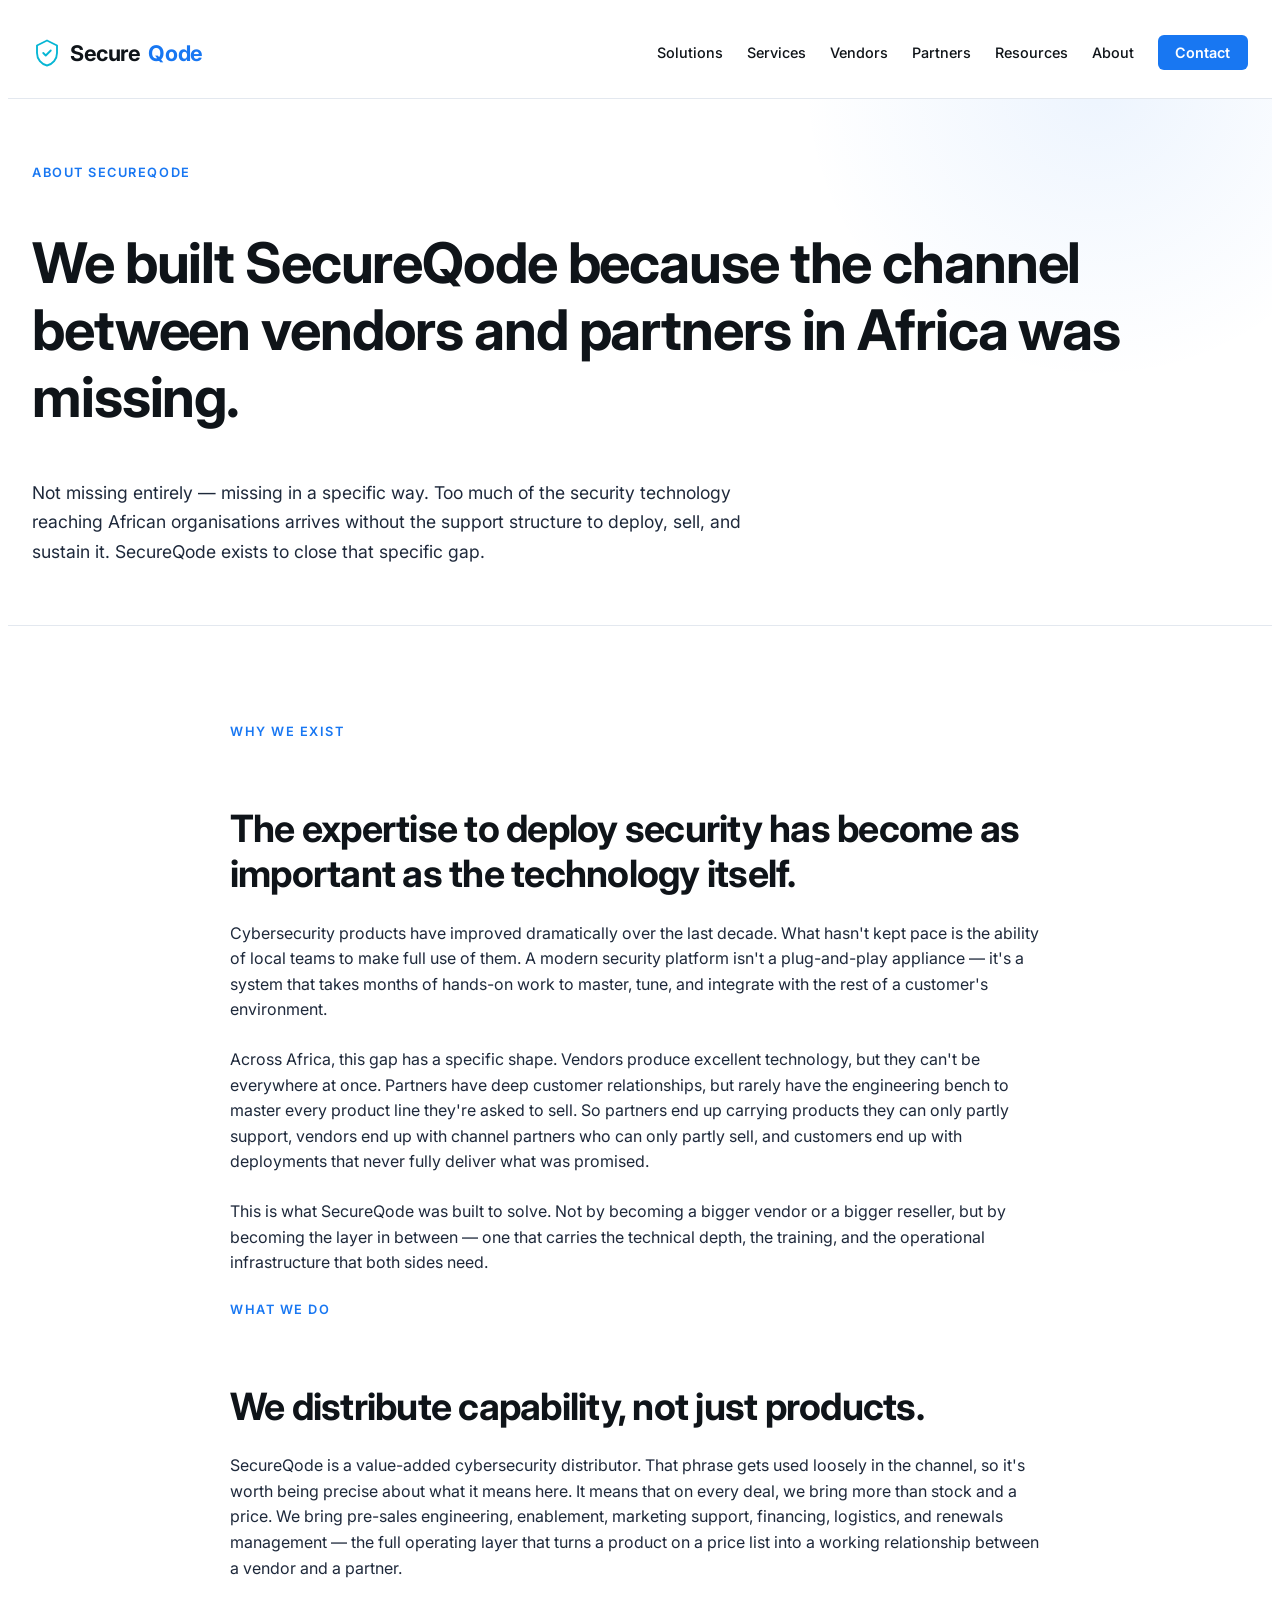
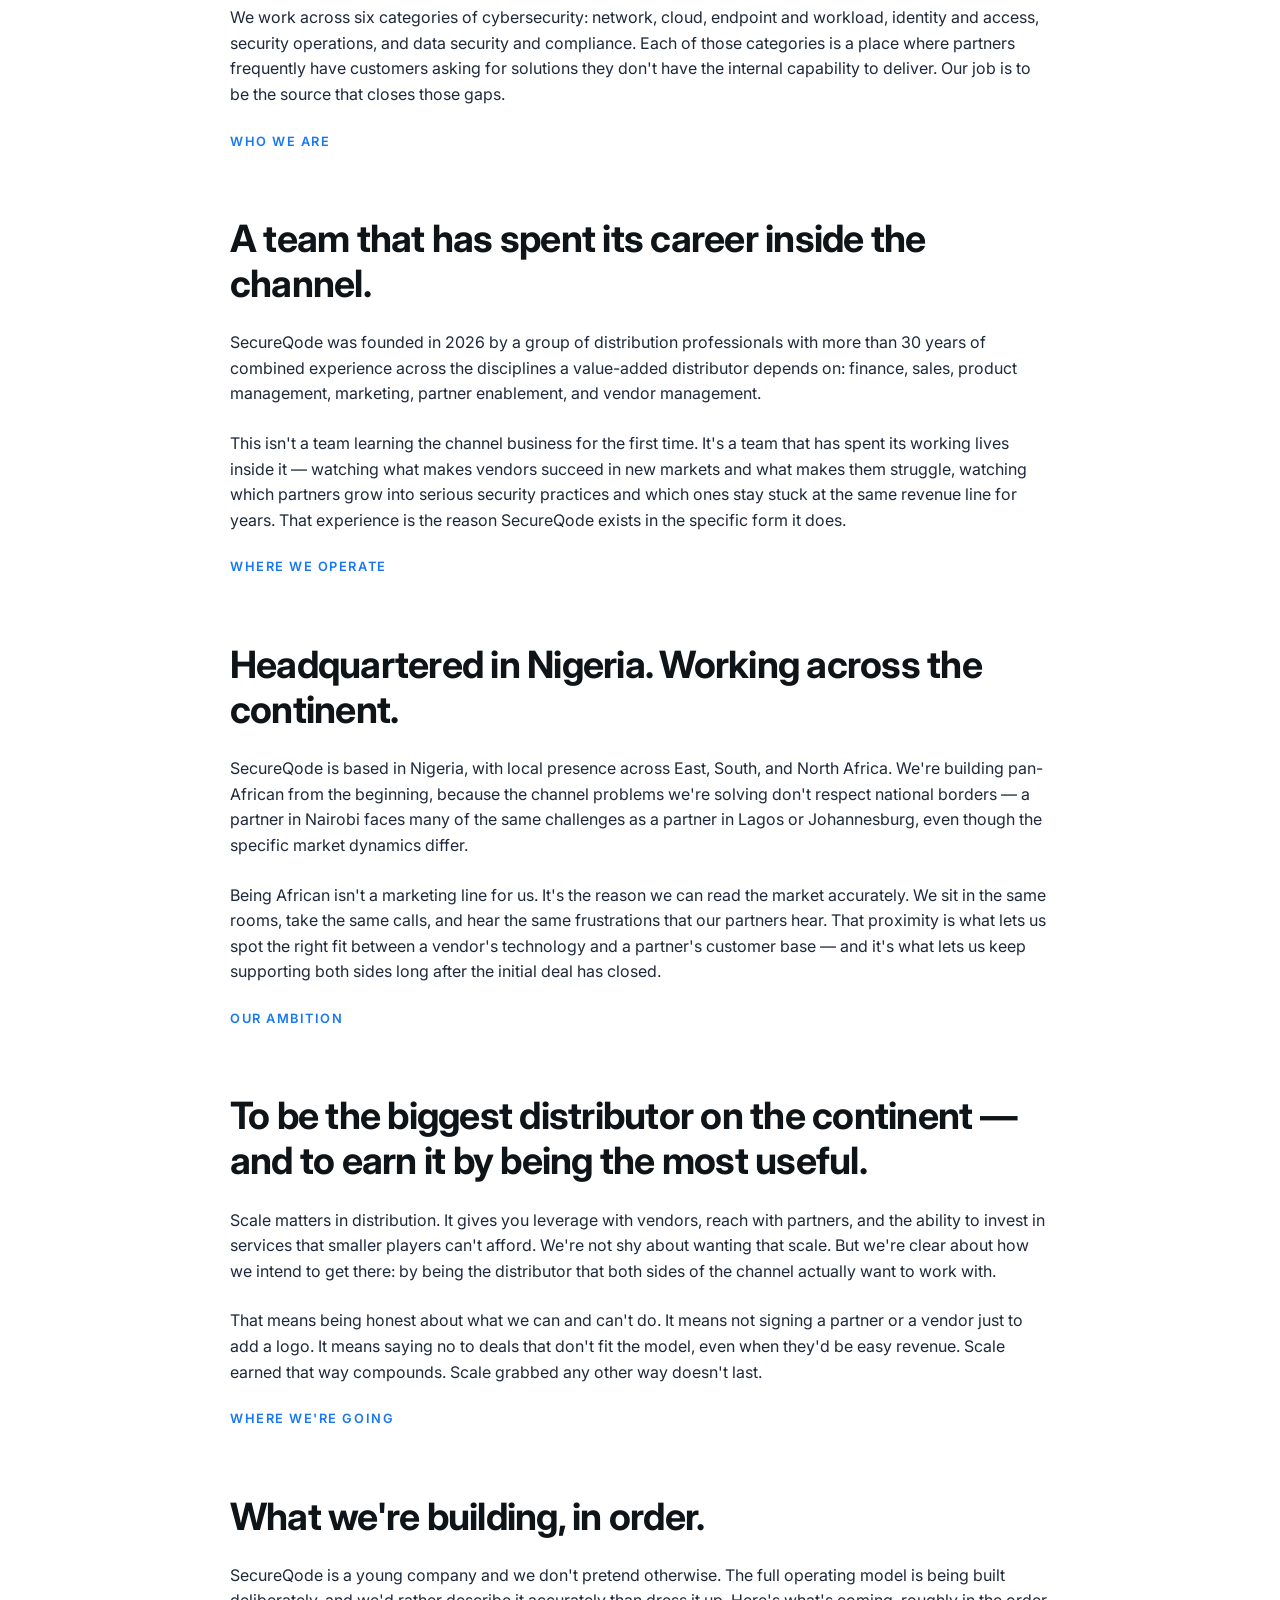
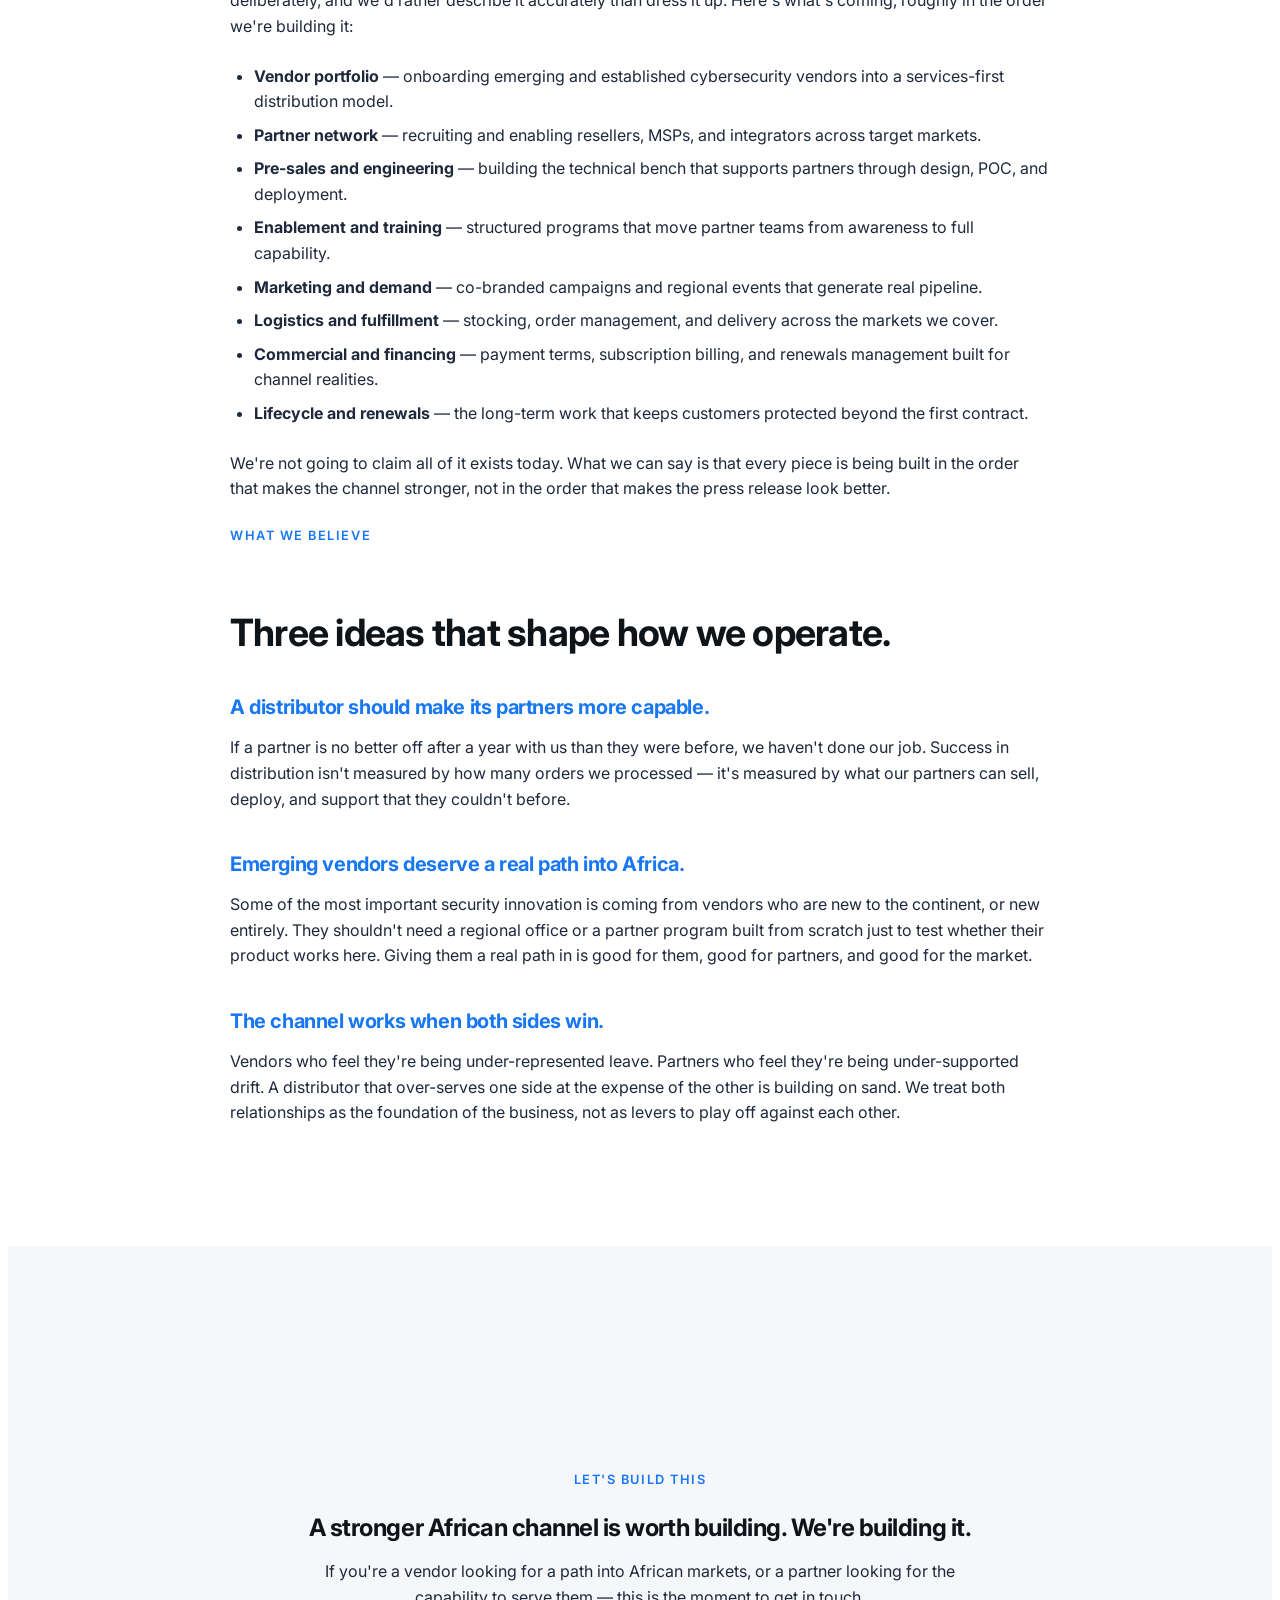
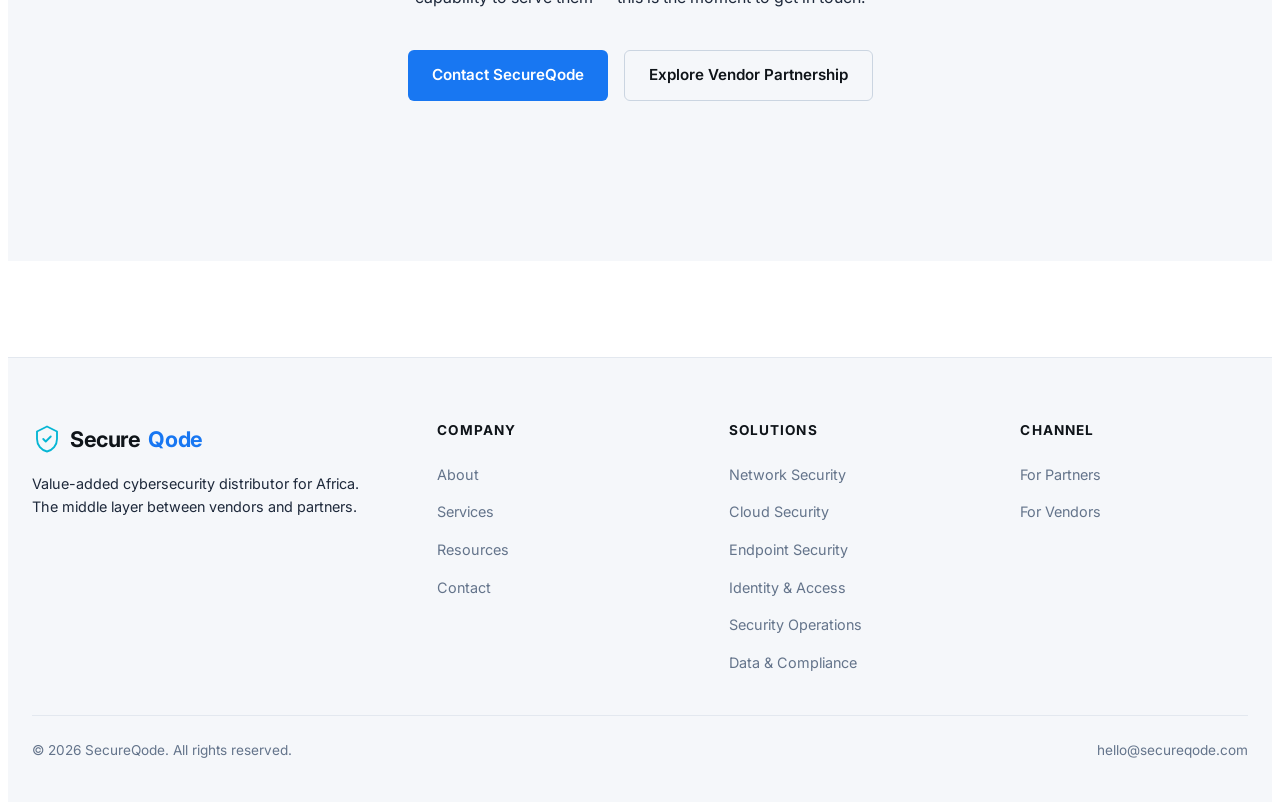
==== commit 3e959731: "Update index.html with new title and content" ====
--- a/index.html
+++ b/index.html
@@ -3,8 +3,8 @@
 <head>
   <meta charset="UTF-8">
   <meta name="viewport" content="width=device-width, initial-scale=1.0">
-  <title>SecureQode — Value-Added Cybersecurity Distributor for Africa</title>
-  <meta name="description" content="SecureQode is Africa's premier Value-Added Cybersecurity Distributor, closing the channel expertise gap by pairing cutting-edge vendor tech with hands-on local engineering, POC validation, and reseller growth.">
+  <title>About — SecureQode</title>
+  <meta name="description" content="SecureQode is a value-added cybersecurity distributor founded in 2026, headquartered in Nigeria, with presence across East, South, and North Africa.">
   <link rel="preconnect" href="https://fonts.googleapis.com">
   <link rel="preconnect" href="https://fonts.gstatic.com" crossorigin>
   <link href="https://fonts.googleapis.com/css2?family=Inter:wght@400;500;600;700&display=swap" rel="stylesheet">
@@ -40,267 +40,120 @@
 
 <main>
 
-  <!-- HERO -->
-  <section class="hero">
+  <section class="page-header">
     <div class="container">
-      <div class="hero-content">
-        <span class="eyebrow">Value-Added Cybersecurity Distributor · Africa</span>
-        <h1>Africa doesn't have a cybersecurity product problem. It has a channel execution problem.</h1>
-        <p class="lead">
-          World-class security platforms are built globally, but deploying, enabling, and scaling them across Africa requires true technical depth. SecureQode is the Value-Added Distributor bridging that gap — bringing emerging innovation, hands-on co-deployment, and localized engineering to vendors and partners across the continent.
-        </p>
-        <div class="btn-group">
-          <a href="partners.html" class="btn btn-primary">Partner with SecureQode</a>
-          <a href="vendors.html" class="btn btn-secondary">Bring Your Product to Africa</a>
-        </div>
-      </div>
+      <span class="eyebrow">About SecureQode</span>
+      <h1>We built SecureQode because the channel between vendors and partners in Africa was missing.</h1>
+      <p class="lead">
+        Not missing entirely — missing in a specific way. Too much of the security technology reaching African organisations arrives without the support structure to deploy, sell, and sustain it. SecureQode exists to close that specific gap.
+      </p>
     </div>
   </section>
 
-  <!-- THE PROBLEM / THE ANSWER -->
+  <section>
+    <div class="container">
+      <div class="content-block">
+
+        <span class="eyebrow">Why We Exist</span>
+        <h2>The expertise to deploy security has become as important as the technology itself.</h2>
+        <p>
+          Cybersecurity products have improved dramatically over the last decade. What hasn't kept pace is the ability of local teams to make full use of them. A modern security platform isn't a plug-and-play appliance — it's a system that takes months of hands-on work to master, tune, and integrate with the rest of a customer's environment.
+        </p>
+        <p>
+          Across Africa, this gap has a specific shape. Vendors produce excellent technology, but they can't be everywhere at once. Partners have deep customer relationships, but rarely have the engineering bench to master every product line they're asked to sell. So partners end up carrying products they can only partly support, vendors end up with channel partners who can only partly sell, and customers end up with deployments that never fully deliver what was promised.
+        </p>
+        <p>
+          This is what SecureQode was built to solve. Not by becoming a bigger vendor or a bigger reseller, but by becoming the layer in between — one that carries the technical depth, the training, and the operational infrastructure that both sides need.
+        </p>
+
+        <span class="eyebrow">What We Do</span>
+        <h2>We distribute capability, not just products.</h2>
+        <p>
+          SecureQode is a value-added cybersecurity distributor. That phrase gets used loosely in the channel, so it's worth being precise about what it means here. It means that on every deal, we bring more than stock and a price. We bring pre-sales engineering, enablement, marketing support, financing, logistics, and renewals management — the full operating layer that turns a product on a price list into a working relationship between a vendor and a partner.
+        </p>
+        <p>
+          We work across six categories of cybersecurity: network, cloud, endpoint and workload, identity and access, security operations, and data security and compliance. Each of those categories is a place where partners frequently have customers asking for solutions they don't have the internal capability to deliver. Our job is to be the source that closes those gaps.
+        </p>
+
+        <span class="eyebrow">Who We Are</span>
+        <h2>A team that has spent its career inside the channel.</h2>
+        <p>
+          SecureQode was founded in 2026 by a group of distribution professionals with more than 30 years of combined experience across the disciplines a value-added distributor depends on: finance, sales, product management, marketing, partner enablement, and vendor management.
+        </p>
+        <p>
+          This isn't a team learning the channel business for the first time. It's a team that has spent its working lives inside it — watching what makes vendors succeed in new markets and what makes them struggle, watching which partners grow into serious security practices and which ones stay stuck at the same revenue line for years. That experience is the reason SecureQode exists in the specific form it does.
+        </p>
+
+        <span class="eyebrow">Where We Operate</span>
+        <h2>Headquartered in Nigeria. Working across the continent.</h2>
+        <p>
+          SecureQode is based in Nigeria, with local presence across East, South, and North Africa. We're building pan-African from the beginning, because the channel problems we're solving don't respect national borders — a partner in Nairobi faces many of the same challenges as a partner in Lagos or Johannesburg, even though the specific market dynamics differ.
+        </p>
+        <p>
+          Being African isn't a marketing line for us. It's the reason we can read the market accurately. We sit in the same rooms, take the same calls, and hear the same frustrations that our partners hear. That proximity is what lets us spot the right fit between a vendor's technology and a partner's customer base — and it's what lets us keep supporting both sides long after the initial deal has closed.
+        </p>
+
+        <span class="eyebrow">Our Ambition</span>
+        <h2>To be the biggest distributor on the continent — and to earn it by being the most useful.</h2>
+        <p>
+          Scale matters in distribution. It gives you leverage with vendors, reach with partners, and the ability to invest in services that smaller players can't afford. We're not shy about wanting that scale. But we're clear about how we intend to get there: by being the distributor that both sides of the channel actually want to work with.
+        </p>
+        <p>
+          That means being honest about what we can and can't do. It means not signing a partner or a vendor just to add a logo. It means saying no to deals that don't fit the model, even when they'd be easy revenue. Scale earned that way compounds. Scale grabbed any other way doesn't last.
+        </p>
+
+        <span class="eyebrow">Where We're Going</span>
+        <h2>What we're building, in order.</h2>
+        <p>
+          SecureQode is a young company and we don't pretend otherwise. The full operating model is being built deliberately, and we'd rather describe it accurately than dress it up. Here's what's coming, roughly in the order we're building it:
+        </p>
+
+        <ul>
+          <li><strong>Vendor portfolio</strong> — onboarding emerging and established cybersecurity vendors into a services-first distribution model.</li>
+          <li><strong>Partner network</strong> — recruiting and enabling resellers, MSPs, and integrators across target markets.</li>
+          <li><strong>Pre-sales and engineering</strong> — building the technical bench that supports partners through design, POC, and deployment.</li>
+          <li><strong>Enablement and training</strong> — structured programs that move partner teams from awareness to full capability.</li>
+          <li><strong>Marketing and demand</strong> — co-branded campaigns and regional events that generate real pipeline.</li>
+          <li><strong>Logistics and fulfillment</strong> — stocking, order management, and delivery across the markets we cover.</li>
+          <li><strong>Commercial and financing</strong> — payment terms, subscription billing, and renewals management built for channel realities.</li>
+          <li><strong>Lifecycle and renewals</strong> — the long-term work that keeps customers protected beyond the first contract.</li>
+        </ul>
+
+        <p>
+          We're not going to claim all of it exists today. What we can say is that every piece is being built in the order that makes the channel stronger, not in the order that makes the press release look better.
+        </p>
+
+        <span class="eyebrow">What We Believe</span>
+        <h2>Three ideas that shape how we operate.</h2>
+
+        <h3>A distributor should make its partners more capable.</h3>
+        <p>
+          If a partner is no better off after a year with us than they were before, we haven't done our job. Success in distribution isn't measured by how many orders we processed — it's measured by what our partners can sell, deploy, and support that they couldn't before.
+        </p>
+
+        <h3>Emerging vendors deserve a real path into Africa.</h3>
+        <p>
+          Some of the most important security innovation is coming from vendors who are new to the continent, or new entirely. They shouldn't need a regional office or a partner program built from scratch just to test whether their product works here. Giving them a real path in is good for them, good for partners, and good for the market.
+        </p>
+
+        <h3>The channel works when both sides win.</h3>
+        <p>
+          Vendors who feel they're being under-represented leave. Partners who feel they're being under-supported drift. A distributor that over-serves one side at the expense of the other is building on sand. We treat both relationships as the foundation of the business, not as levers to play off against each other.
+        </p>
+
+      </div>
+    </div>
+  </section>
+
   <section class="section-alt">
     <div class="container">
-      <div class="section-header">
-        <span class="eyebrow">The Gap We Close</span>
-        <h2>Attackers exploit seconds. Channels take months to adapt.</h2>
-        <p class="lead">
-          Traditional distribution pushes box licenses and leaves local teams to figure out the rest. When partners lack specialized skills and global vendors lack boots-on-the-ground support, deployment stalls and posture degrades. SecureQode transforms distribution from simple order-fulfillment into dedicated technical enablement.
-        </p>
-      </div>
-
-      <div class="pillar-grid" style="margin-top: var(--space-lg);">
-        <div class="pillar-card">
-          <div class="pillar-icon">
-            <svg viewBox="0 0 24 24" fill="none" stroke="currentColor" stroke-width="1.8" stroke-linecap="round" stroke-linejoin="round">
-              <circle cx="12" cy="12" r="9"/>
-              <path d="M12 7v5l3 3"/>
-            </svg>
-          </div>
-          <h3>The Expertise Gap</h3>
-          <p>Emerging tech arrives faster than internal teams can certify. We provide white-label pre-sales, architecture, and co-deployment support so partners win complex enterprise deals from Day 1.</p>
-        </div>
-        <div class="pillar-card">
-          <div class="pillar-icon">
-            <svg viewBox="0 0 24 24" fill="none" stroke="currentColor" stroke-width="1.8" stroke-linecap="round" stroke-linejoin="round">
-              <path d="M3 12h4l3-8 4 16 3-8h4"/>
-            </svg>
-          </div>
-          <h3>The Market Reach Gap</h3>
-          <p>Global vendors struggle to build trusted reseller networks across fragmented African regions. We serve as your in-region growth engine with vetted, local channel relationships.</p>
-        </div>
-        <div class="pillar-card">
-          <div class="pillar-icon">
-            <svg viewBox="0 0 24 24" fill="none" stroke="currentColor" stroke-width="1.8" stroke-linecap="round" stroke-linejoin="round">
-              <path d="M17.5 19a4.5 4.5 0 100-9 6 6 0 00-11.6 1.5A4 4 0 006 19h11.5z"/>
-            </svg>
-          </div>
-          <h3>The Lifecycle & Support Gap</h3>
-          <p>Initial sales mean nothing if customer posture fails at year two. We drive lifecycle enablement, Tier-1/2 local escalation, and proactive renewal management to ensure long-term value.</p>
-        </div>
-      </div>
-    </div>
-  </section>
-
-  <!-- WHAT WE DO -->
-  <section>
-    <div class="container">
-      <div class="section-header">
-        <span class="eyebrow">What We Do</span>
-        <h2>We distribute technical capability, not just software licenses.</h2>
-        <p class="lead">
-          Positioned directly at the center of innovation and local execution, SecureQode ensures every cybersecurity solution in our portfolio is sellable, deployable, and sustainable in African enterprise environments.
-        </p>
-      </div>
-
-      <div class="audience-grid">
-        <div class="audience-card">
-          <h3>For Vendors</h3>
-          <p>You have built a market-leading security product. We supply the local channel infrastructure, technical validation, and go-to-market speed needed to capture African enterprise market share without heavy capital expenditure.</p>
-          <ul class="audience-list">
-            <li>Immediate market entry without setting up physical regional entities</li>
-            <li>Dedicated local pre-sales engineering, proof-of-concept (POC) design, and testing</li>
-            <li>Partner recruitment, technical enablement, and active co-selling</li>
-            <li>In-region demand generation, joint marketing, and threat context alignment</li>
-            <li>Multi-currency transaction management and recurring revenue protection</li>
-          </ul>
-          <a href="vendors.html" class="btn btn-primary">Bring Your Product to Africa</a>
-        </div>
-
-        <div class="audience-card">
-          <h3>For Partners</h3>
-          <p>You own the customer trust and regional relationships. We equip you with next-generation cybersecurity tech, white-label engineering support, and joint deal execution to expand your revenues seamlessly.</p>
-          <ul class="audience-list">
-            <li>Access to a curated portfolio of emerging, high-margin security vendor solutions</li>
-            <li>On-demand pre-sales architects to lead POCs and enterprise technical pitches</li>
-            <li>Continuous technical training, engineer certifications, and hands-on lab access</li>
-            <li>Joint demand generation, qualified lead matching, and deal protection</li>
-            <li>Flexible financial models, localized billing, and subscription support</li>
-          </ul>
-          <a href="partners.html" class="btn btn-secondary">Become a Partner</a>
-        </div>
-      </div>
-    </div>
-  </section>
-
-  <!-- SOLUTIONS / DIGITAL CITY -->
-  <section class="section-alt">
-    <div class="container">
-      <div class="section-header">
-        <span class="eyebrow">The Digital City 360° Shield</span>
-        <h2>Six defensive layers. One unified shield. Complete resilience.</h2>
-        <p class="lead">
-          Every modern African enterprise operates as a digital city — powering critical data, remote identities, cloud infrastructure, and core applications. Our portfolio is curated across six foundational defense layers to safeguard every corner of that ecosystem.
-        </p>
-      </div>
-
-      <div class="pillar-grid">
-        <a href="solutions.html#network" class="pillar-card">
-          <div class="pillar-icon">
-            <svg viewBox="0 0 24 24" fill="none" stroke="currentColor" stroke-width="1.8" stroke-linecap="round" stroke-linejoin="round">
-              <circle cx="12" cy="12" r="9"/>
-              <path d="M3 12h18M12 3a15 15 0 010 18M12 3a15 15 0 000 18"/>
-            </svg>
-          </div>
-          <span class="pillar-layer">Outer Perimeter Wall</span>
-          <h3>Network Security</h3>
-          <p>Next-gen firewalls, SASE, zero-trust perimeter defense, and DNS protection built to secure edge networks against modern intrusion vectors.</p>
-        </a>
-
-        <a href="solutions.html#cloud" class="pillar-card">
-          <div class="pillar-icon">
-            <svg viewBox="0 0 24 24" fill="none" stroke="currentColor" stroke-width="1.8" stroke-linecap="round" stroke-linejoin="round">
-              <path d="M17.5 19a4.5 4.5 0 100-9 6 6 0 00-11.6 1.5A4 4 0 006 19h11.5z"/>
-            </svg>
-          </div>
-          <span class="pillar-layer">Sky Defense Layer</span>
-          <h3>Cloud Security</h3>
-          <p>Cloud Security Posture Management (CSPM), cloud-native workload protection, and multi-cloud visibility tailored for AWS, Azure, and GCP deployments.</p>
-        </a>
-
-        <a href="solutions.html#endpoint" class="pillar-card">
-          <div class="pillar-icon">
-            <svg viewBox="0 0 24 24" fill="none" stroke="currentColor" stroke-width="1.8" stroke-linecap="round" stroke-linejoin="round">
-              <rect x="3" y="4" width="18" height="12" rx="2"/>
-              <path d="M8 20h8M12 16v4"/>
-            </svg>
-          </div>
-          <span class="pillar-layer">Building-Level Defense</span>
-          <h3>Endpoint & Workload Security</h3>
-          <p>Comprehensive Endpoint Detection & Response (EDR/XDR) and server workload hardening delivering instant isolation and threat mitigation.</p>
-        </a>
-
-        <a href="solutions.html#identity" class="pillar-card">
-          <div class="pillar-icon">
-            <svg viewBox="0 0 24 24" fill="none" stroke="currentColor" stroke-width="1.8" stroke-linecap="round" stroke-linejoin="round">
-              <circle cx="12" cy="8" r="3.5"/>
-              <path d="M4.5 20a7.5 7.5 0 0115 0"/>
-            </svg>
-          </div>
-          <span class="pillar-layer">Access Control Checkpoints</span>
-          <h3>Identity & Access Management</h3>
-          <p>Privileged Access Management (PAM), Multi-Factor Authentication (MFA), and Identity Threat Detection to enforce Zero Trust access everywhere.</p>
-        </a>
-
-        <a href="solutions.html#operations" class="pillar-card">
-          <div class="pillar-icon">
-            <svg viewBox="0 0 24 24" fill="none" stroke="currentColor" stroke-width="1.8" stroke-linecap="round" stroke-linejoin="round">
-              <path d="M3 12h4l3-8 4 16 3-8h4"/>
-            </svg>
-          </div>
-          <span class="pillar-layer">Command & Watchtower</span>
-          <h3>Security Operations</h3>
-          <p>AI-driven SIEM, automated SOAR workflows, and centralized detection frameworks that turn chaotic telemetry into precise response actions.</p>
-        </a>
-
-        <a href="solutions.html#data" class="pillar-card">
-          <div class="pillar-icon">
-            <svg viewBox="0 0 24 24" fill="none" stroke="currentColor" stroke-width="1.8" stroke-linecap="round" stroke-linejoin="round">
-              <ellipse cx="12" cy="6" rx="8" ry="3"/>
-              <path d="M4 6v6c0 1.7 3.6 3 8 3s8-1.3 8-3V6M4 12v6c0 1.7 3.6 3 8 3s8-1.3 8-3v-6"/>
-            </svg>
-          </div>
-          <span class="pillar-layer">Central Data Vault</span>
-          <h3>Data Security & Compliance</h3>
-          <p>Data Loss Prevention (DLP), automated classification, and governance tools aligned with NDPA, POPIA, and regional African compliance frameworks.</p>
-        </a>
-      </div>
-
-      <div class="text-center" style="margin-top: var(--space-xl);">
-        <a href="solutions.html" class="btn btn-secondary">Explore the Full Shield</a>
-      </div>
-    </div>
-  </section>
-
-  <!-- SERVICES PREVIEW -->
-  <section>
-    <div class="container">
-      <div class="section-header">
-        <span class="eyebrow">Services First Architecture</span>
-        <h2>Distribution gets products to market. Services create real security.</h2>
-        <p class="lead">
-          We move beyond traditional distribution logistcs. Every specialized service we offer is engineered to eliminate technical friction, accelerate deal velocity, and ensure operational success for our ecosystem.
-        </p>
-      </div>
-
-      <div class="service-grid">
-        <div class="service-card">
-          <h4>Pre-Sales Architecture & POC Labs</h4>
-          <p>Hands-on solution design, custom demo environments, and complete Proof-of-Concept management to validate tech value before purchase.</p>
-        </div>
-        <div class="service-card">
-          <h4>Technical Enablement & Certifications</h4>
-          <p>Tailored training bootcamps, engineer enablement paths, and practical labs that elevate partner capabilities to expert levels.</p>
-        </div>
-        <div class="service-card">
-          <h4>Channel Marketing & Demand Generation</h4>
-          <p>Targeted campaigns, thought-leadership roundtables, and regional events designed to source qualified enterprise leads for partners.</p>
-        </div>
-        <div class="service-card">
-          <h4>Pan-African Fulfillment & Logistics</h4>
-          <p>Seamless international ordering, license provisioning, and hardware deployment workflows across local jurisdictions with zero drag.</p>
-        </div>
-        <div class="service-card">
-          <h4>Flexible Financial & Subscription Models</h4>
-          <p>Custom commercial terms, local currency invoicing capabilities, and billing structures tailored for channel operational cash flows.</p>
-        </div>
-        <div class="service-card">
-          <h4>Tier-1/2 Technical Support & Renewals</h4>
-          <p>Local escalation management, continuous configuration support, and structured renewal programs that secure long-term client retention.</p>
-        </div>
-      </div>
-
-      <div class="text-center" style="margin-top: var(--space-xl);">
-        <a href="services.html" class="btn btn-secondary">See How We Work</a>
-      </div>
-    </div>
-  </section>
-
-  <!-- VENDOR CALL-OUT -->
-  <section class="section-alt">
-    <div class="container">
-      <div class="vendor-cta">
-        <span class="eyebrow">Calling All Emerging & Established Security Vendors</span>
-        <h3>Ready to scale your cybersecurity technology across Africa?</h3>
-        <p>
-          SecureQode specializes in introducing next-generation cybersecurity vendors to African markets. Whether you are expanding your footprint or launching a channel strategy from scratch, we supply the engineers, partner network, and market access required to convert your product into sustained revenue growth.
-        </p>
+      <div class="vendor-cta" style="background: transparent; border: none;">
+        <span class="eyebrow">Let's Build This</span>
+        <h3>A stronger African channel is worth building. We're building it.</h3>
+        <p>If you're a vendor looking for a path into African markets, or a partner looking for the capability to serve them — this is the moment to get in touch.</p>
         <div class="btn-group" style="justify-content: center;">
-          <a href="vendors.html" class="btn btn-primary">Explore Vendor Partnerships</a>
-          <a href="contact.html" class="btn btn-secondary">Speak to Our Channel Team</a>
-        </div>
-      </div>
-    </div>
-  </section>
-
-  <!-- FINAL CTA -->
-  <section>
-    <div class="container">
-      <div class="cta-band">
-        <h2>Building a resilient African cybersecurity channel starts with collaboration.</h2>
-        <p>Whether you are an IT partner seeking technical edge or a global vendor seeking high-growth market reach, let's accelerate your cybersecurity business together.</p>
-        <div class="btn-group">
-          <a href="contact.html" class="btn btn-primary">Get in Touch</a>
-          <a href="about.html" class="btn btn-secondary">About SecureQode</a>
+          <a href="contact.html" class="btn btn-primary">Contact SecureQode</a>
+          <a href="vendors.html" class="btn btn-secondary">Explore Vendor Partnership</a>
         </div>
       </div>
     </div>
@@ -319,7 +172,7 @@
           </svg>
           Secure<span class="logo-accent">Qode</span>
         </a>
-        <p>The Value-Added Cybersecurity Distributor for Africa. Closing the technical channel gap between global vendors, local partners, and enterprise resilience.</p>
+        <p>Value-added cybersecurity distributor for Africa. The middle layer between vendors and partners.</p>
       </div>
       <div class="footer-col">
         <h4>Company</h4>
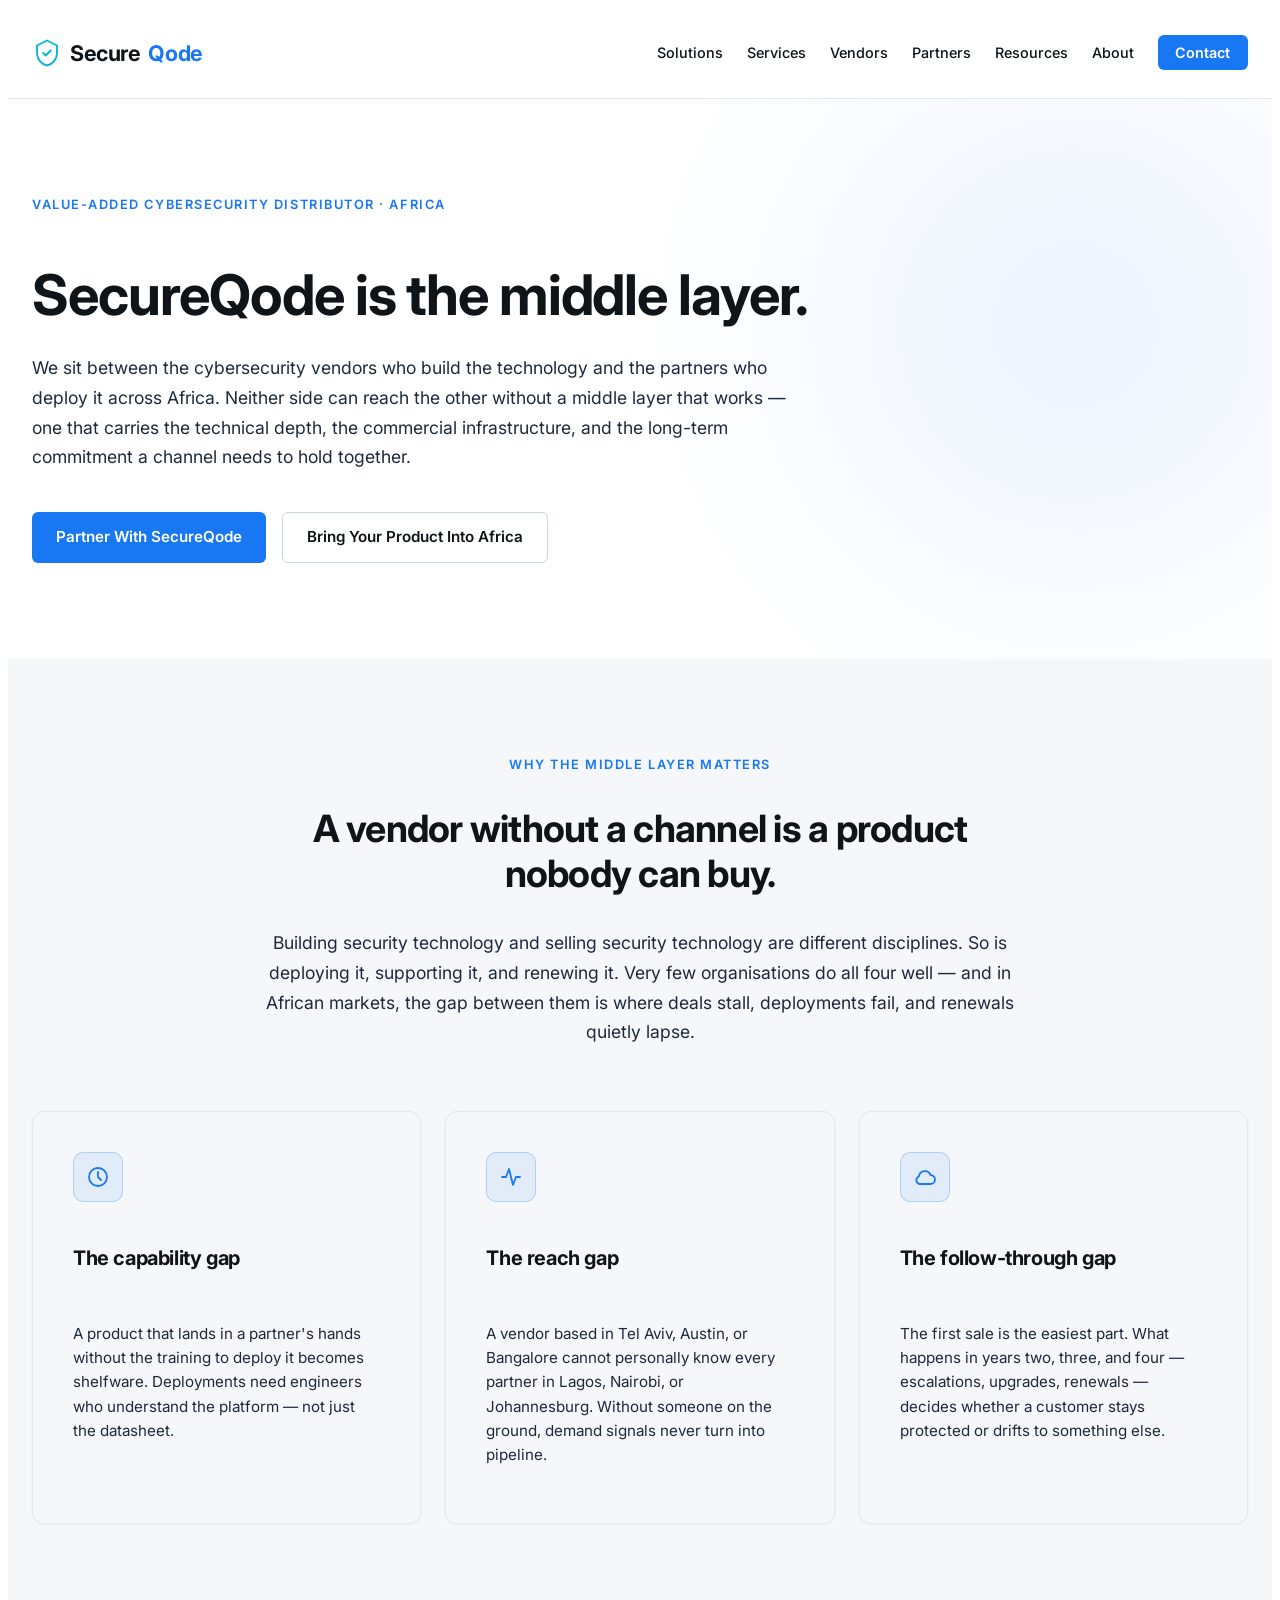
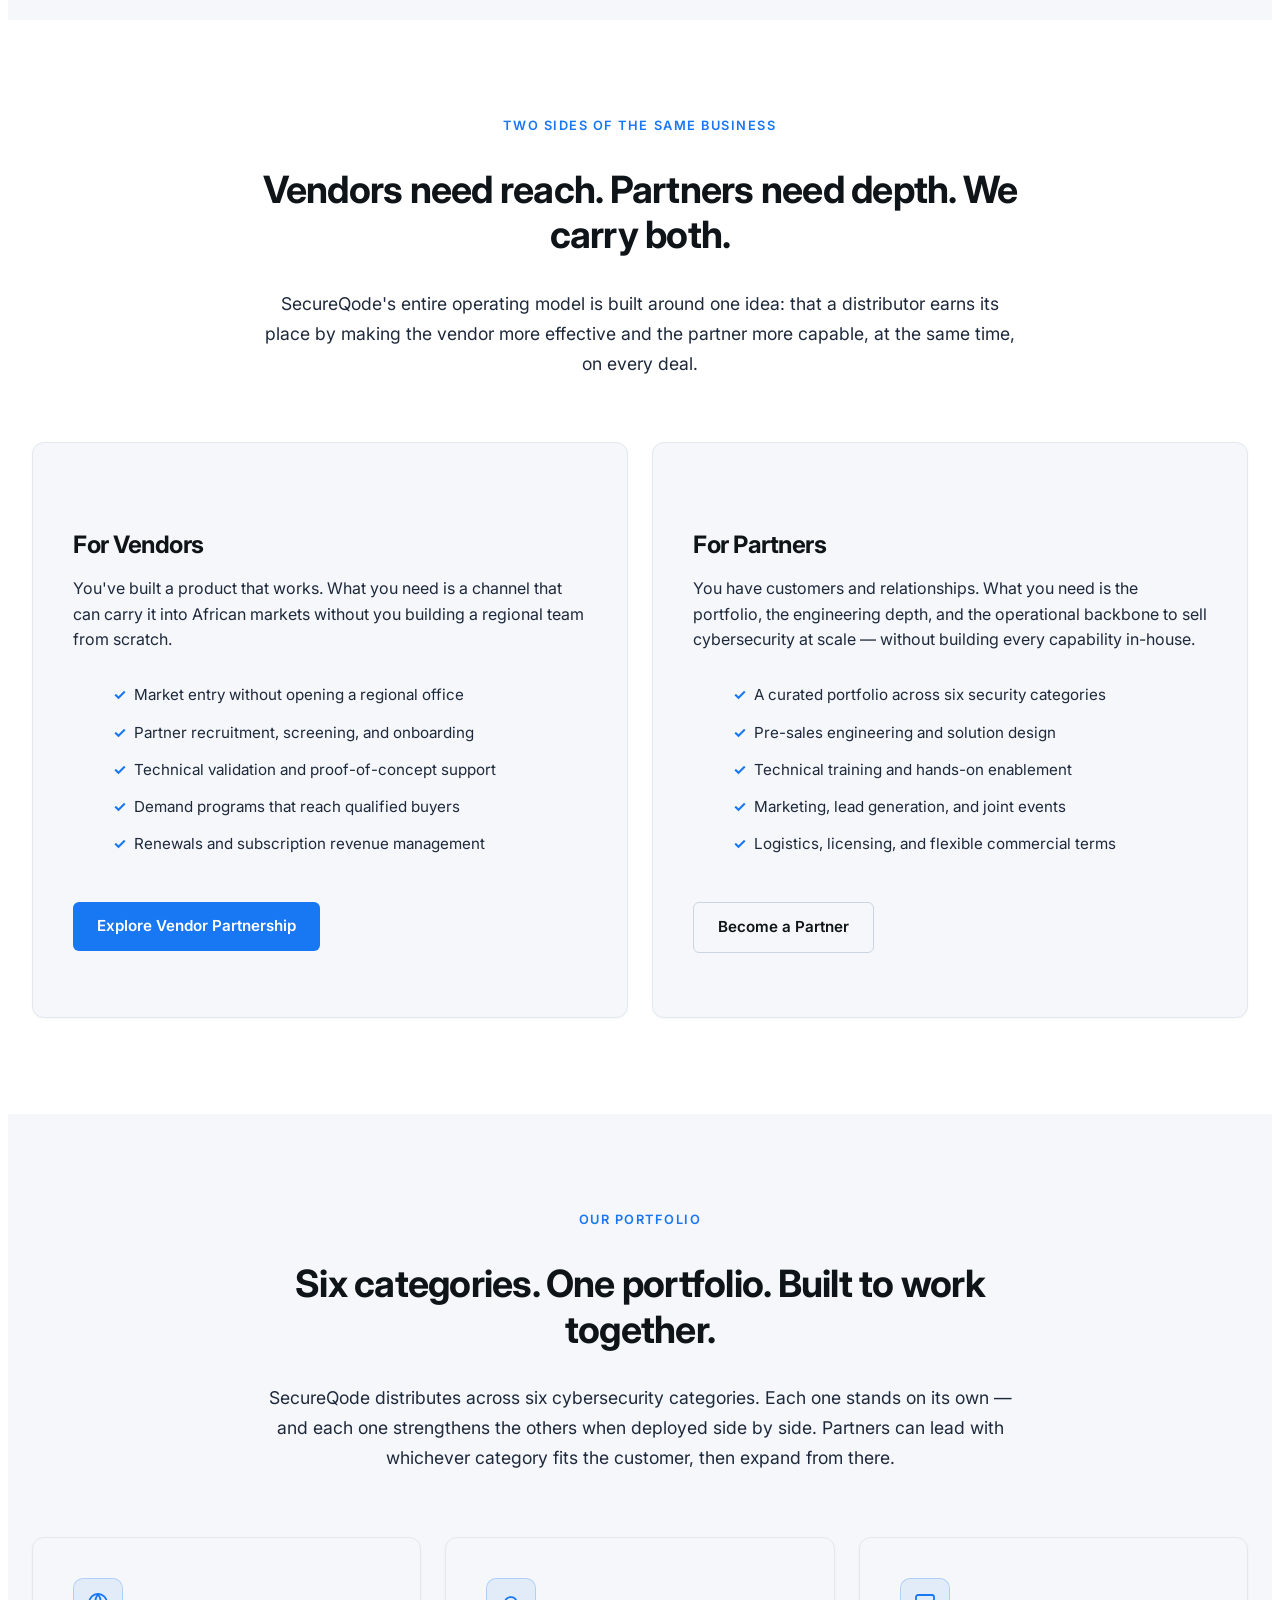
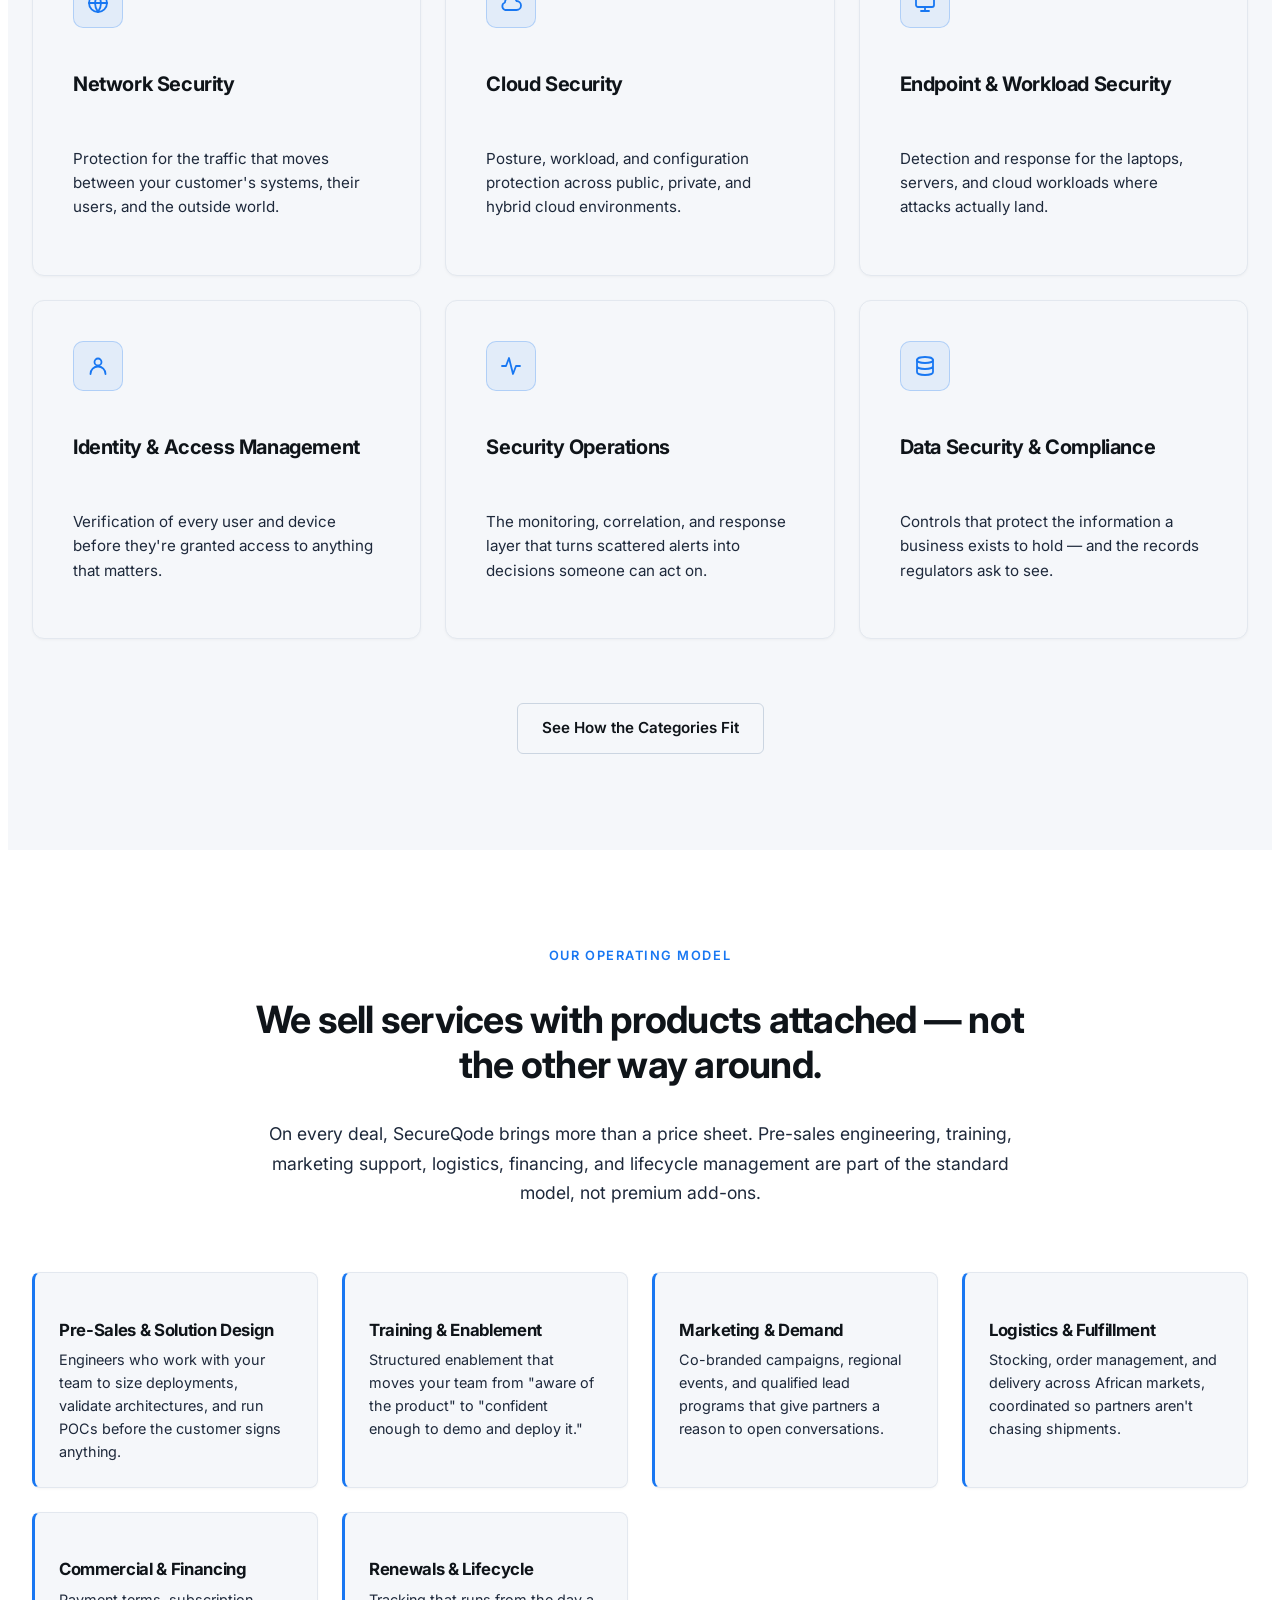
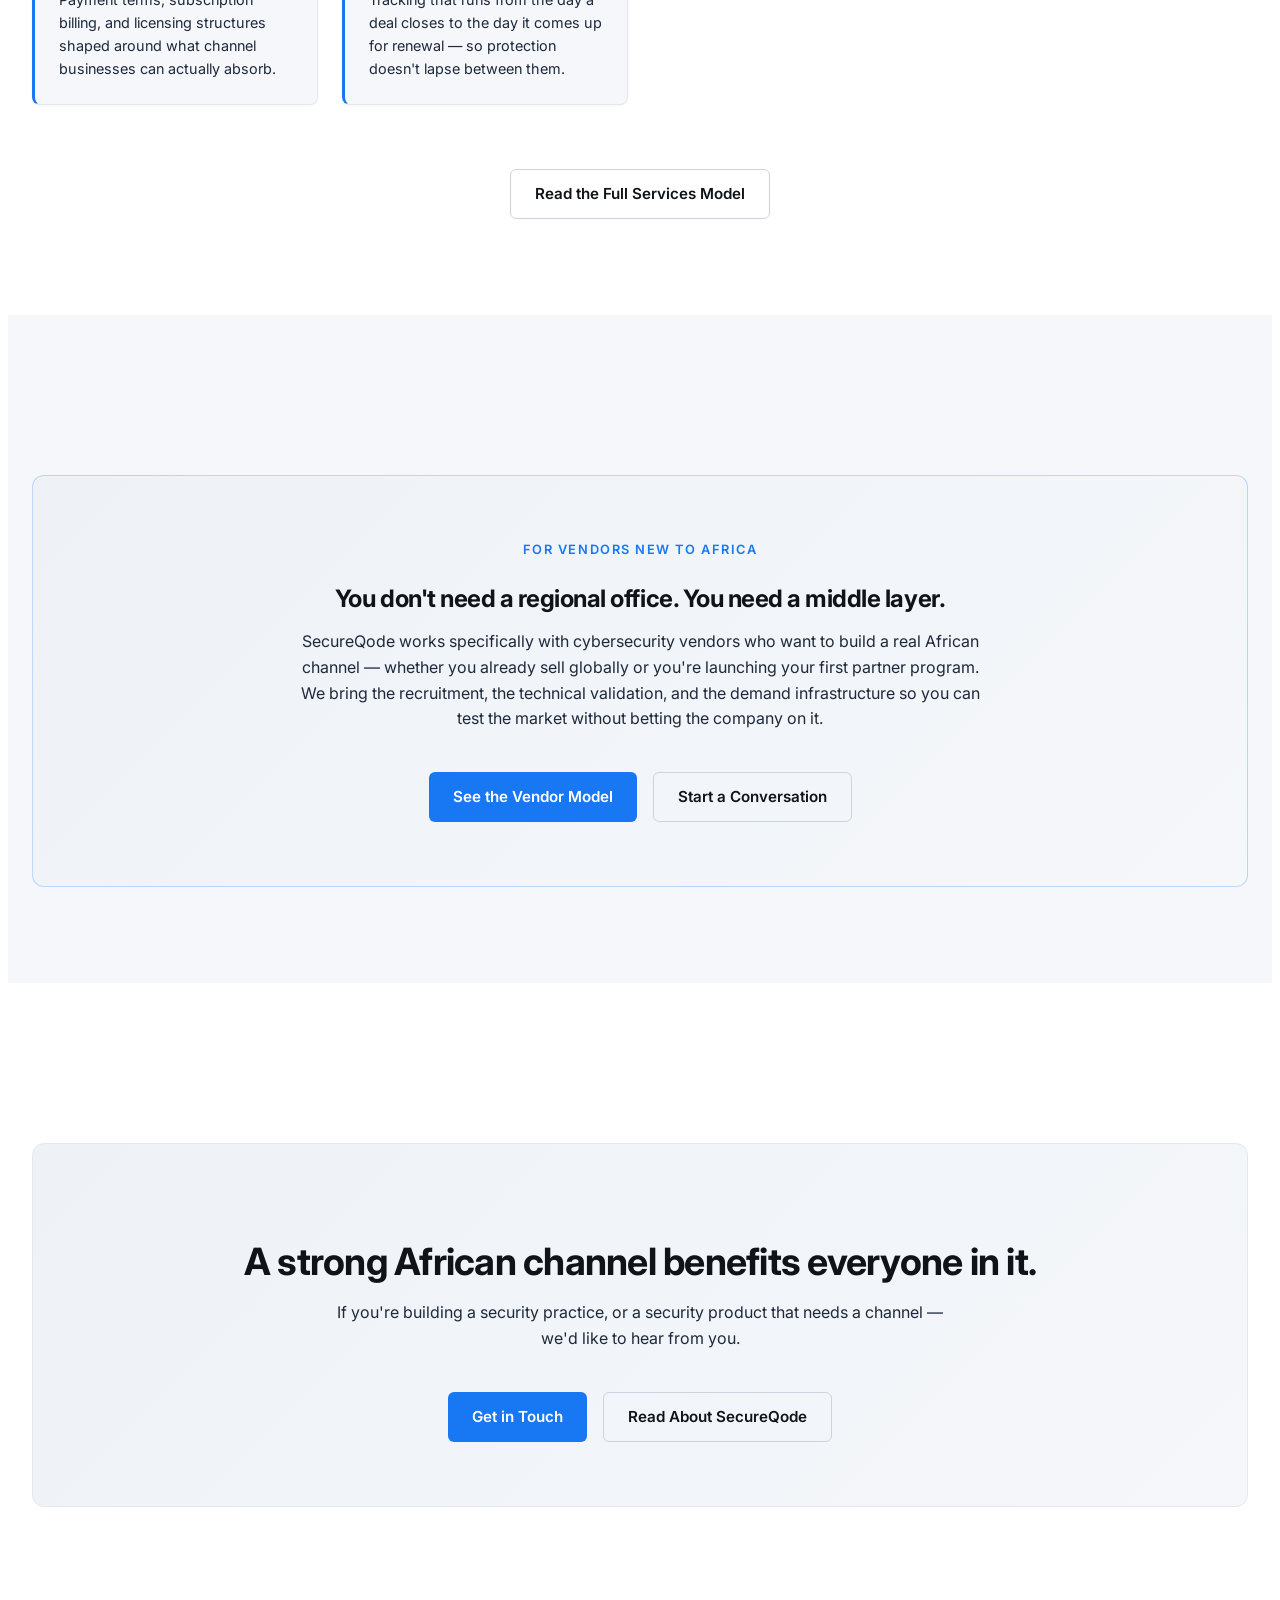
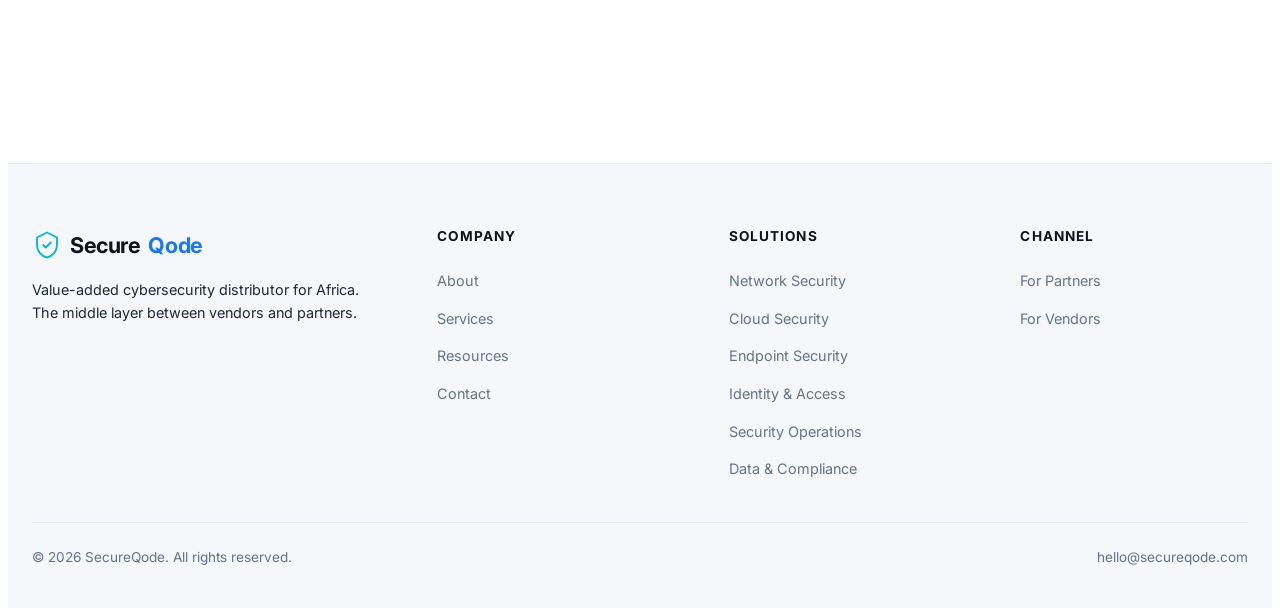
==== commit 16e61fe2: "Revise title and meta description in index.html Updated the title and meta description for better SE" ====
--- a/index.html
+++ b/index.html
@@ -3,8 +3,8 @@
 <head>
   <meta charset="UTF-8">
   <meta name="viewport" content="width=device-width, initial-scale=1.0">
-  <title>About — SecureQode</title>
-  <meta name="description" content="SecureQode is a value-added cybersecurity distributor founded in 2026, headquartered in Nigeria, with presence across East, South, and North Africa.">
+  <title>SecureQode — The Middle Layer for Cybersecurity in Africa</title>
+  <meta name="description" content="SecureQode is a value-added cybersecurity distributor connecting emerging vendors and established partners across Africa through a services-first channel model.">
   <link rel="preconnect" href="https://fonts.googleapis.com">
   <link rel="preconnect" href="https://fonts.gstatic.com" crossorigin>
   <link href="https://fonts.googleapis.com/css2?family=Inter:wght@400;500;600;700&display=swap" rel="stylesheet">
@@ -40,120 +40,261 @@
 
 <main>
 
-  <section class="page-header">
-    <div class="container">
-      <span class="eyebrow">About SecureQode</span>
-      <h1>We built SecureQode because the channel between vendors and partners in Africa was missing.</h1>
-      <p class="lead">
-        Not missing entirely — missing in a specific way. Too much of the security technology reaching African organisations arrives without the support structure to deploy, sell, and sustain it. SecureQode exists to close that specific gap.
-      </p>
-    </div>
-  </section>
-
+  <!-- HERO -->
+  <section class="hero">
+    <div class="container">
+      <div class="hero-content">
+        <span class="eyebrow">Value-Added Cybersecurity Distributor · Africa</span>
+        <h1>SecureQode is the middle layer.</h1>
+        <p class="lead">
+          We sit between the cybersecurity vendors who build the technology and the partners who deploy it across Africa. Neither side can reach the other without a middle layer that works — one that carries the technical depth, the commercial infrastructure, and the long-term commitment a channel needs to hold together.
+        </p>
+        <div class="btn-group">
+          <a href="partners.html" class="btn btn-primary">Partner With SecureQode</a>
+          <a href="vendors.html" class="btn btn-secondary">Bring Your Product Into Africa</a>
+        </div>
+      </div>
+    </div>
+  </section>
+
+  <!-- THE MIDDLE LAYER EXPLAINED -->
+  <section class="section-alt">
+    <div class="container">
+      <div class="section-header">
+        <span class="eyebrow">Why The Middle Layer Matters</span>
+        <h2>A vendor without a channel is a product nobody can buy.</h2>
+        <p class="lead">
+          Building security technology and selling security technology are different disciplines. So is deploying it, supporting it, and renewing it. Very few organisations do all four well — and in African markets, the gap between them is where deals stall, deployments fail, and renewals quietly lapse.
+        </p>
+      </div>
+
+      <div class="pillar-grid" style="margin-top: var(--space-lg);">
+        <div class="pillar-card">
+          <div class="pillar-icon">
+            <svg viewBox="0 0 24 24" fill="none" stroke="currentColor" stroke-width="1.8" stroke-linecap="round" stroke-linejoin="round">
+              <circle cx="12" cy="12" r="9"/>
+              <path d="M12 7v5l3 3"/>
+            </svg>
+          </div>
+          <h3>The capability gap</h3>
+          <p>A product that lands in a partner's hands without the training to deploy it becomes shelfware. Deployments need engineers who understand the platform — not just the datasheet.</p>
+        </div>
+        <div class="pillar-card">
+          <div class="pillar-icon">
+            <svg viewBox="0 0 24 24" fill="none" stroke="currentColor" stroke-width="1.8" stroke-linecap="round" stroke-linejoin="round">
+              <path d="M3 12h4l3-8 4 16 3-8h4"/>
+            </svg>
+          </div>
+          <h3>The reach gap</h3>
+          <p>A vendor based in Tel Aviv, Austin, or Bangalore cannot personally know every partner in Lagos, Nairobi, or Johannesburg. Without someone on the ground, demand signals never turn into pipeline.</p>
+        </div>
+        <div class="pillar-card">
+          <div class="pillar-icon">
+            <svg viewBox="0 0 24 24" fill="none" stroke="currentColor" stroke-width="1.8" stroke-linecap="round" stroke-linejoin="round">
+              <path d="M17.5 19a4.5 4.5 0 100-9 6 6 0 00-11.6 1.5A4 4 0 006 19h11.5z"/>
+            </svg>
+          </div>
+          <h3>The follow-through gap</h3>
+          <p>The first sale is the easiest part. What happens in years two, three, and four — escalations, upgrades, renewals — decides whether a customer stays protected or drifts to something else.</p>
+        </div>
+      </div>
+    </div>
+  </section>
+
+  <!-- WHO WE SERVE -->
   <section>
     <div class="container">
-      <div class="content-block">
-
-        <span class="eyebrow">Why We Exist</span>
-        <h2>The expertise to deploy security has become as important as the technology itself.</h2>
+      <div class="section-header">
+        <span class="eyebrow">Two Sides of the Same Business</span>
+        <h2>Vendors need reach. Partners need depth. We carry both.</h2>
+        <p class="lead">
+          SecureQode's entire operating model is built around one idea: that a distributor earns its place by making the vendor more effective and the partner more capable, at the same time, on every deal.
+        </p>
+      </div>
+
+      <div class="audience-grid">
+        <div class="audience-card">
+          <h3>For Vendors</h3>
+          <p>You've built a product that works. What you need is a channel that can carry it into African markets without you building a regional team from scratch.</p>
+          <ul class="audience-list">
+            <li>Market entry without opening a regional office</li>
+            <li>Partner recruitment, screening, and onboarding</li>
+            <li>Technical validation and proof-of-concept support</li>
+            <li>Demand programs that reach qualified buyers</li>
+            <li>Renewals and subscription revenue management</li>
+          </ul>
+          <a href="vendors.html" class="btn btn-primary">Explore Vendor Partnership</a>
+        </div>
+
+        <div class="audience-card">
+          <h3>For Partners</h3>
+          <p>You have customers and relationships. What you need is the portfolio, the engineering depth, and the operational backbone to sell cybersecurity at scale — without building every capability in-house.</p>
+          <ul class="audience-list">
+            <li>A curated portfolio across six security categories</li>
+            <li>Pre-sales engineering and solution design</li>
+            <li>Technical training and hands-on enablement</li>
+            <li>Marketing, lead generation, and joint events</li>
+            <li>Logistics, licensing, and flexible commercial terms</li>
+          </ul>
+          <a href="partners.html" class="btn btn-secondary">Become a Partner</a>
+        </div>
+      </div>
+    </div>
+  </section>
+
+  <!-- SOLUTIONS -->
+  <section class="section-alt">
+    <div class="container">
+      <div class="section-header">
+        <span class="eyebrow">Our Portfolio</span>
+        <h2>Six categories. One portfolio. Built to work together.</h2>
+        <p class="lead">
+          SecureQode distributes across six cybersecurity categories. Each one stands on its own — and each one strengthens the others when deployed side by side. Partners can lead with whichever category fits the customer, then expand from there.
+        </p>
+      </div>
+
+      <div class="pillar-grid">
+        <a href="solutions.html#network" class="pillar-card">
+          <div class="pillar-icon">
+            <svg viewBox="0 0 24 24" fill="none" stroke="currentColor" stroke-width="1.8" stroke-linecap="round" stroke-linejoin="round">
+              <circle cx="12" cy="12" r="9"/>
+              <path d="M3 12h18M12 3a15 15 0 010 18M12 3a15 15 0 000 18"/>
+            </svg>
+          </div>
+          <h3>Network Security</h3>
+          <p>Protection for the traffic that moves between your customer's systems, their users, and the outside world.</p>
+        </a>
+
+        <a href="solutions.html#cloud" class="pillar-card">
+          <div class="pillar-icon">
+            <svg viewBox="0 0 24 24" fill="none" stroke="currentColor" stroke-width="1.8" stroke-linecap="round" stroke-linejoin="round">
+              <path d="M17.5 19a4.5 4.5 0 100-9 6 6 0 00-11.6 1.5A4 4 0 006 19h11.5z"/>
+            </svg>
+          </div>
+          <h3>Cloud Security</h3>
+          <p>Posture, workload, and configuration protection across public, private, and hybrid cloud environments.</p>
+        </a>
+
+        <a href="solutions.html#endpoint" class="pillar-card">
+          <div class="pillar-icon">
+            <svg viewBox="0 0 24 24" fill="none" stroke="currentColor" stroke-width="1.8" stroke-linecap="round" stroke-linejoin="round">
+              <rect x="3" y="4" width="18" height="12" rx="2"/>
+              <path d="M8 20h8M12 16v4"/>
+            </svg>
+          </div>
+          <h3>Endpoint & Workload Security</h3>
+          <p>Detection and response for the laptops, servers, and cloud workloads where attacks actually land.</p>
+        </a>
+
+        <a href="solutions.html#identity" class="pillar-card">
+          <div class="pillar-icon">
+            <svg viewBox="0 0 24 24" fill="none" stroke="currentColor" stroke-width="1.8" stroke-linecap="round" stroke-linejoin="round">
+              <circle cx="12" cy="8" r="3.5"/>
+              <path d="M4.5 20a7.5 7.5 0 0115 0"/>
+            </svg>
+          </div>
+          <h3>Identity & Access Management</h3>
+          <p>Verification of every user and device before they're granted access to anything that matters.</p>
+        </a>
+
+        <a href="solutions.html#operations" class="pillar-card">
+          <div class="pillar-icon">
+            <svg viewBox="0 0 24 24" fill="none" stroke="currentColor" stroke-width="1.8" stroke-linecap="round" stroke-linejoin="round">
+              <path d="M3 12h4l3-8 4 16 3-8h4"/>
+            </svg>
+          </div>
+          <h3>Security Operations</h3>
+          <p>The monitoring, correlation, and response layer that turns scattered alerts into decisions someone can act on.</p>
+        </a>
+
+        <a href="solutions.html#data" class="pillar-card">
+          <div class="pillar-icon">
+            <svg viewBox="0 0 24 24" fill="none" stroke="currentColor" stroke-width="1.8" stroke-linecap="round" stroke-linejoin="round">
+              <ellipse cx="12" cy="6" rx="8" ry="3"/>
+              <path d="M4 6v6c0 1.7 3.6 3 8 3s8-1.3 8-3V6M4 12v6c0 1.7 3.6 3 8 3s8-1.3 8-3v-6"/>
+            </svg>
+          </div>
+          <h3>Data Security & Compliance</h3>
+          <p>Controls that protect the information a business exists to hold — and the records regulators ask to see.</p>
+        </a>
+      </div>
+
+      <div class="text-center" style="margin-top: var(--space-xl);">
+        <a href="solutions.html" class="btn btn-secondary">See How the Categories Fit</a>
+      </div>
+    </div>
+  </section>
+
+  <!-- SERVICES -->
+  <section>
+    <div class="container">
+      <div class="section-header">
+        <span class="eyebrow">Our Operating Model</span>
+        <h2>We sell services with products attached — not the other way around.</h2>
+        <p class="lead">
+          On every deal, SecureQode brings more than a price sheet. Pre-sales engineering, training, marketing support, logistics, financing, and lifecycle management are part of the standard model, not premium add-ons.
+        </p>
+      </div>
+
+      <div class="service-grid">
+        <div class="service-card">
+          <h4>Pre-Sales & Solution Design</h4>
+          <p>Engineers who work with your team to size deployments, validate architectures, and run POCs before the customer signs anything.</p>
+        </div>
+        <div class="service-card">
+          <h4>Training & Enablement</h4>
+          <p>Structured enablement that moves your team from "aware of the product" to "confident enough to demo and deploy it."</p>
+        </div>
+        <div class="service-card">
+          <h4>Marketing & Demand</h4>
+          <p>Co-branded campaigns, regional events, and qualified lead programs that give partners a reason to open conversations.</p>
+        </div>
+        <div class="service-card">
+          <h4>Logistics & Fulfillment</h4>
+          <p>Stocking, order management, and delivery across African markets, coordinated so partners aren't chasing shipments.</p>
+        </div>
+        <div class="service-card">
+          <h4>Commercial & Financing</h4>
+          <p>Payment terms, subscription billing, and licensing structures shaped around what channel businesses can actually absorb.</p>
+        </div>
+        <div class="service-card">
+          <h4>Renewals & Lifecycle</h4>
+          <p>Tracking that runs from the day a deal closes to the day it comes up for renewal — so protection doesn't lapse between them.</p>
+        </div>
+      </div>
+
+      <div class="text-center" style="margin-top: var(--space-xl);">
+        <a href="services.html" class="btn btn-secondary">Read the Full Services Model</a>
+      </div>
+    </div>
+  </section>
+
+  <!-- VENDOR CALL-OUT -->
+  <section class="section-alt">
+    <div class="container">
+      <div class="vendor-cta">
+        <span class="eyebrow">For Vendors New to Africa</span>
+        <h3>You don't need a regional office. You need a middle layer.</h3>
         <p>
-          Cybersecurity products have improved dramatically over the last decade. What hasn't kept pace is the ability of local teams to make full use of them. A modern security platform isn't a plug-and-play appliance — it's a system that takes months of hands-on work to master, tune, and integrate with the rest of a customer's environment.
-        </p>
-        <p>
-          Across Africa, this gap has a specific shape. Vendors produce excellent technology, but they can't be everywhere at once. Partners have deep customer relationships, but rarely have the engineering bench to master every product line they're asked to sell. So partners end up carrying products they can only partly support, vendors end up with channel partners who can only partly sell, and customers end up with deployments that never fully deliver what was promised.
-        </p>
-        <p>
-          This is what SecureQode was built to solve. Not by becoming a bigger vendor or a bigger reseller, but by becoming the layer in between — one that carries the technical depth, the training, and the operational infrastructure that both sides need.
-        </p>
-
-        <span class="eyebrow">What We Do</span>
-        <h2>We distribute capability, not just products.</h2>
-        <p>
-          SecureQode is a value-added cybersecurity distributor. That phrase gets used loosely in the channel, so it's worth being precise about what it means here. It means that on every deal, we bring more than stock and a price. We bring pre-sales engineering, enablement, marketing support, financing, logistics, and renewals management — the full operating layer that turns a product on a price list into a working relationship between a vendor and a partner.
-        </p>
-        <p>
-          We work across six categories of cybersecurity: network, cloud, endpoint and workload, identity and access, security operations, and data security and compliance. Each of those categories is a place where partners frequently have customers asking for solutions they don't have the internal capability to deliver. Our job is to be the source that closes those gaps.
-        </p>
-
-        <span class="eyebrow">Who We Are</span>
-        <h2>A team that has spent its career inside the channel.</h2>
-        <p>
-          SecureQode was founded in 2026 by a group of distribution professionals with more than 30 years of combined experience across the disciplines a value-added distributor depends on: finance, sales, product management, marketing, partner enablement, and vendor management.
-        </p>
-        <p>
-          This isn't a team learning the channel business for the first time. It's a team that has spent its working lives inside it — watching what makes vendors succeed in new markets and what makes them struggle, watching which partners grow into serious security practices and which ones stay stuck at the same revenue line for years. That experience is the reason SecureQode exists in the specific form it does.
-        </p>
-
-        <span class="eyebrow">Where We Operate</span>
-        <h2>Headquartered in Nigeria. Working across the continent.</h2>
-        <p>
-          SecureQode is based in Nigeria, with local presence across East, South, and North Africa. We're building pan-African from the beginning, because the channel problems we're solving don't respect national borders — a partner in Nairobi faces many of the same challenges as a partner in Lagos or Johannesburg, even though the specific market dynamics differ.
-        </p>
-        <p>
-          Being African isn't a marketing line for us. It's the reason we can read the market accurately. We sit in the same rooms, take the same calls, and hear the same frustrations that our partners hear. That proximity is what lets us spot the right fit between a vendor's technology and a partner's customer base — and it's what lets us keep supporting both sides long after the initial deal has closed.
-        </p>
-
-        <span class="eyebrow">Our Ambition</span>
-        <h2>To be the biggest distributor on the continent — and to earn it by being the most useful.</h2>
-        <p>
-          Scale matters in distribution. It gives you leverage with vendors, reach with partners, and the ability to invest in services that smaller players can't afford. We're not shy about wanting that scale. But we're clear about how we intend to get there: by being the distributor that both sides of the channel actually want to work with.
-        </p>
-        <p>
-          That means being honest about what we can and can't do. It means not signing a partner or a vendor just to add a logo. It means saying no to deals that don't fit the model, even when they'd be easy revenue. Scale earned that way compounds. Scale grabbed any other way doesn't last.
-        </p>
-
-        <span class="eyebrow">Where We're Going</span>
-        <h2>What we're building, in order.</h2>
-        <p>
-          SecureQode is a young company and we don't pretend otherwise. The full operating model is being built deliberately, and we'd rather describe it accurately than dress it up. Here's what's coming, roughly in the order we're building it:
-        </p>
-
-        <ul>
-          <li><strong>Vendor portfolio</strong> — onboarding emerging and established cybersecurity vendors into a services-first distribution model.</li>
-          <li><strong>Partner network</strong> — recruiting and enabling resellers, MSPs, and integrators across target markets.</li>
-          <li><strong>Pre-sales and engineering</strong> — building the technical bench that supports partners through design, POC, and deployment.</li>
-          <li><strong>Enablement and training</strong> — structured programs that move partner teams from awareness to full capability.</li>
-          <li><strong>Marketing and demand</strong> — co-branded campaigns and regional events that generate real pipeline.</li>
-          <li><strong>Logistics and fulfillment</strong> — stocking, order management, and delivery across the markets we cover.</li>
-          <li><strong>Commercial and financing</strong> — payment terms, subscription billing, and renewals management built for channel realities.</li>
-          <li><strong>Lifecycle and renewals</strong> — the long-term work that keeps customers protected beyond the first contract.</li>
-        </ul>
-
-        <p>
-          We're not going to claim all of it exists today. What we can say is that every piece is being built in the order that makes the channel stronger, not in the order that makes the press release look better.
-        </p>
-
-        <span class="eyebrow">What We Believe</span>
-        <h2>Three ideas that shape how we operate.</h2>
-
-        <h3>A distributor should make its partners more capable.</h3>
-        <p>
-          If a partner is no better off after a year with us than they were before, we haven't done our job. Success in distribution isn't measured by how many orders we processed — it's measured by what our partners can sell, deploy, and support that they couldn't before.
-        </p>
-
-        <h3>Emerging vendors deserve a real path into Africa.</h3>
-        <p>
-          Some of the most important security innovation is coming from vendors who are new to the continent, or new entirely. They shouldn't need a regional office or a partner program built from scratch just to test whether their product works here. Giving them a real path in is good for them, good for partners, and good for the market.
-        </p>
-
-        <h3>The channel works when both sides win.</h3>
-        <p>
-          Vendors who feel they're being under-represented leave. Partners who feel they're being under-supported drift. A distributor that over-serves one side at the expense of the other is building on sand. We treat both relationships as the foundation of the business, not as levers to play off against each other.
-        </p>
-
-      </div>
-    </div>
-  </section>
-
-  <section class="section-alt">
-    <div class="container">
-      <div class="vendor-cta" style="background: transparent; border: none;">
-        <span class="eyebrow">Let's Build This</span>
-        <h3>A stronger African channel is worth building. We're building it.</h3>
-        <p>If you're a vendor looking for a path into African markets, or a partner looking for the capability to serve them — this is the moment to get in touch.</p>
+          SecureQode works specifically with cybersecurity vendors who want to build a real African channel — whether you already sell globally or you're launching your first partner program. We bring the recruitment, the technical validation, and the demand infrastructure so you can test the market without betting the company on it.
+        </p>
         <div class="btn-group" style="justify-content: center;">
-          <a href="contact.html" class="btn btn-primary">Contact SecureQode</a>
-          <a href="vendors.html" class="btn btn-secondary">Explore Vendor Partnership</a>
+          <a href="vendors.html" class="btn btn-primary">See the Vendor Model</a>
+          <a href="contact.html" class="btn btn-secondary">Start a Conversation</a>
+        </div>
+      </div>
+    </div>
+  </section>
+
+  <!-- FINAL CTA -->
+  <section>
+    <div class="container">
+      <div class="cta-band">
+        <h2>A strong African channel benefits everyone in it.</h2>
+        <p>If you're building a security practice, or a security product that needs a channel — we'd like to hear from you.</p>
+        <div class="btn-group">
+          <a href="contact.html" class="btn btn-primary">Get in Touch</a>
+          <a href="about.html" class="btn btn-secondary">Read About SecureQode</a>
         </div>
       </div>
     </div>
